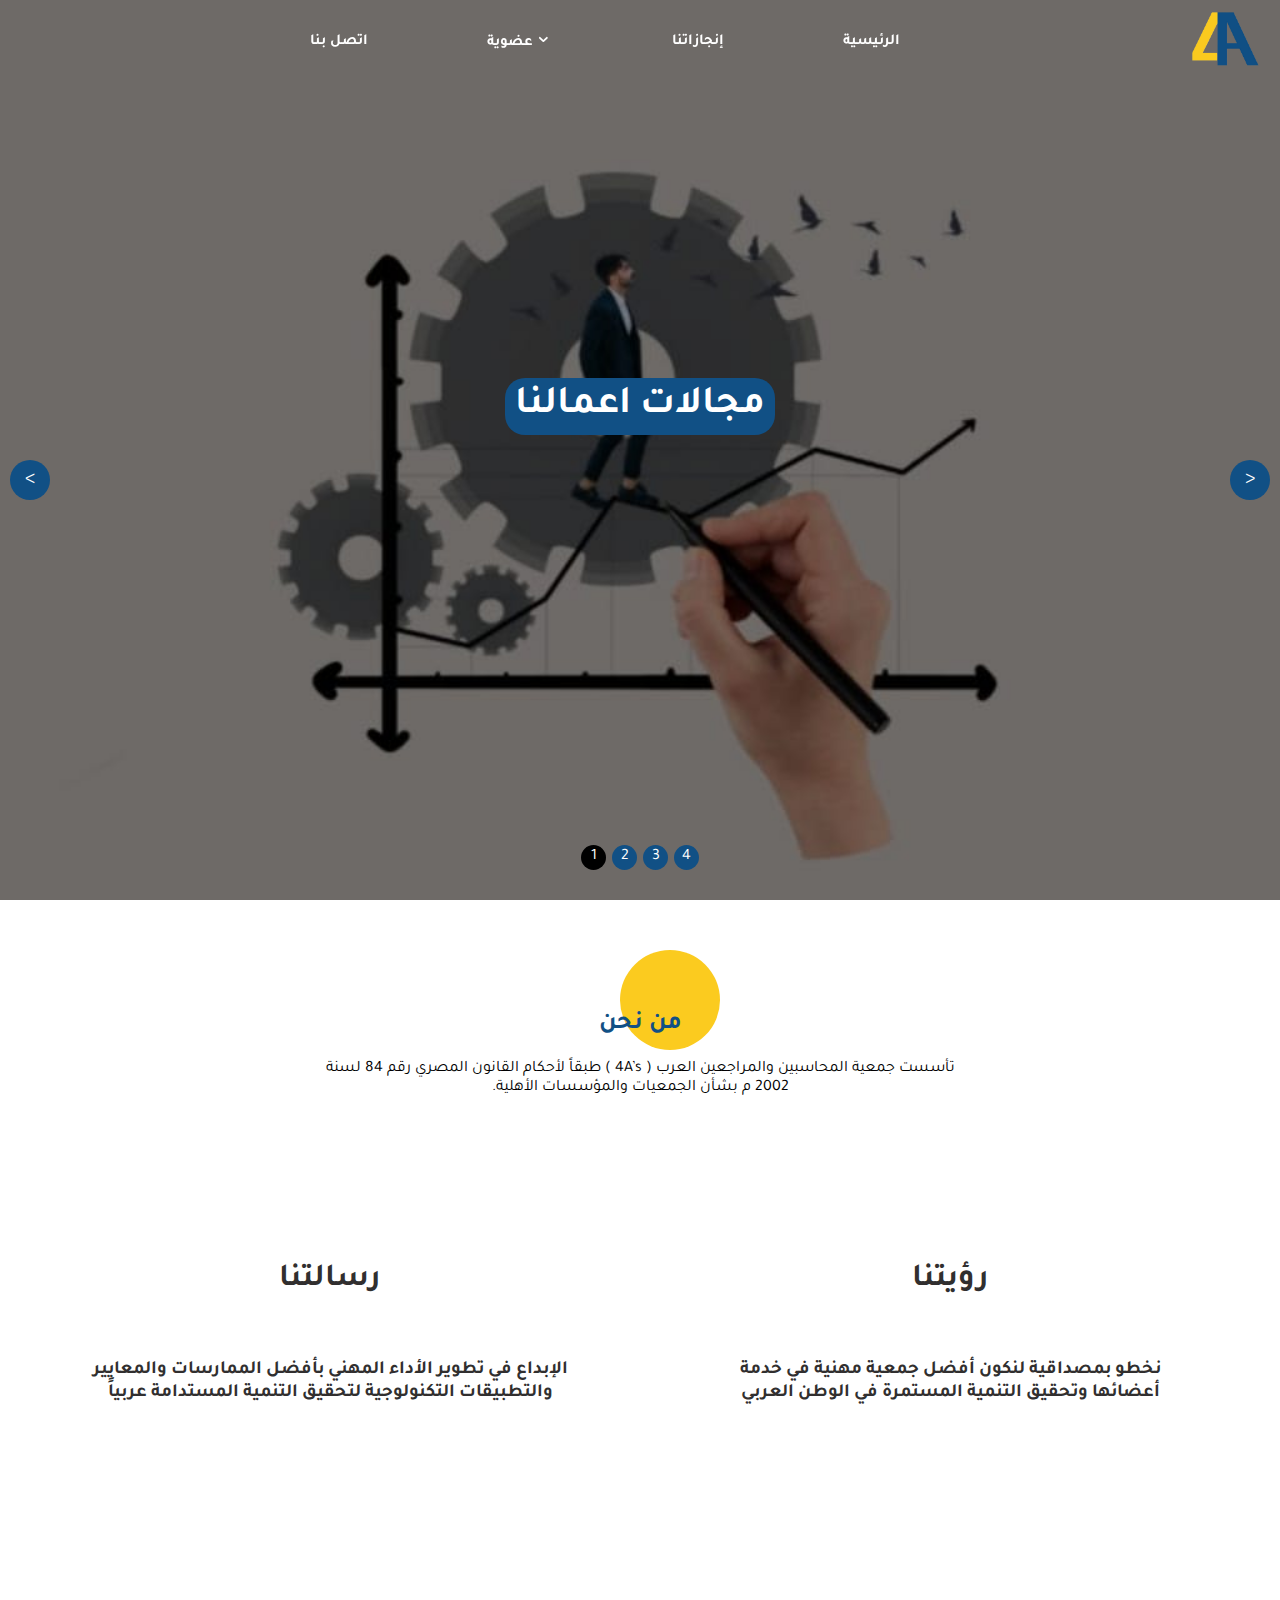
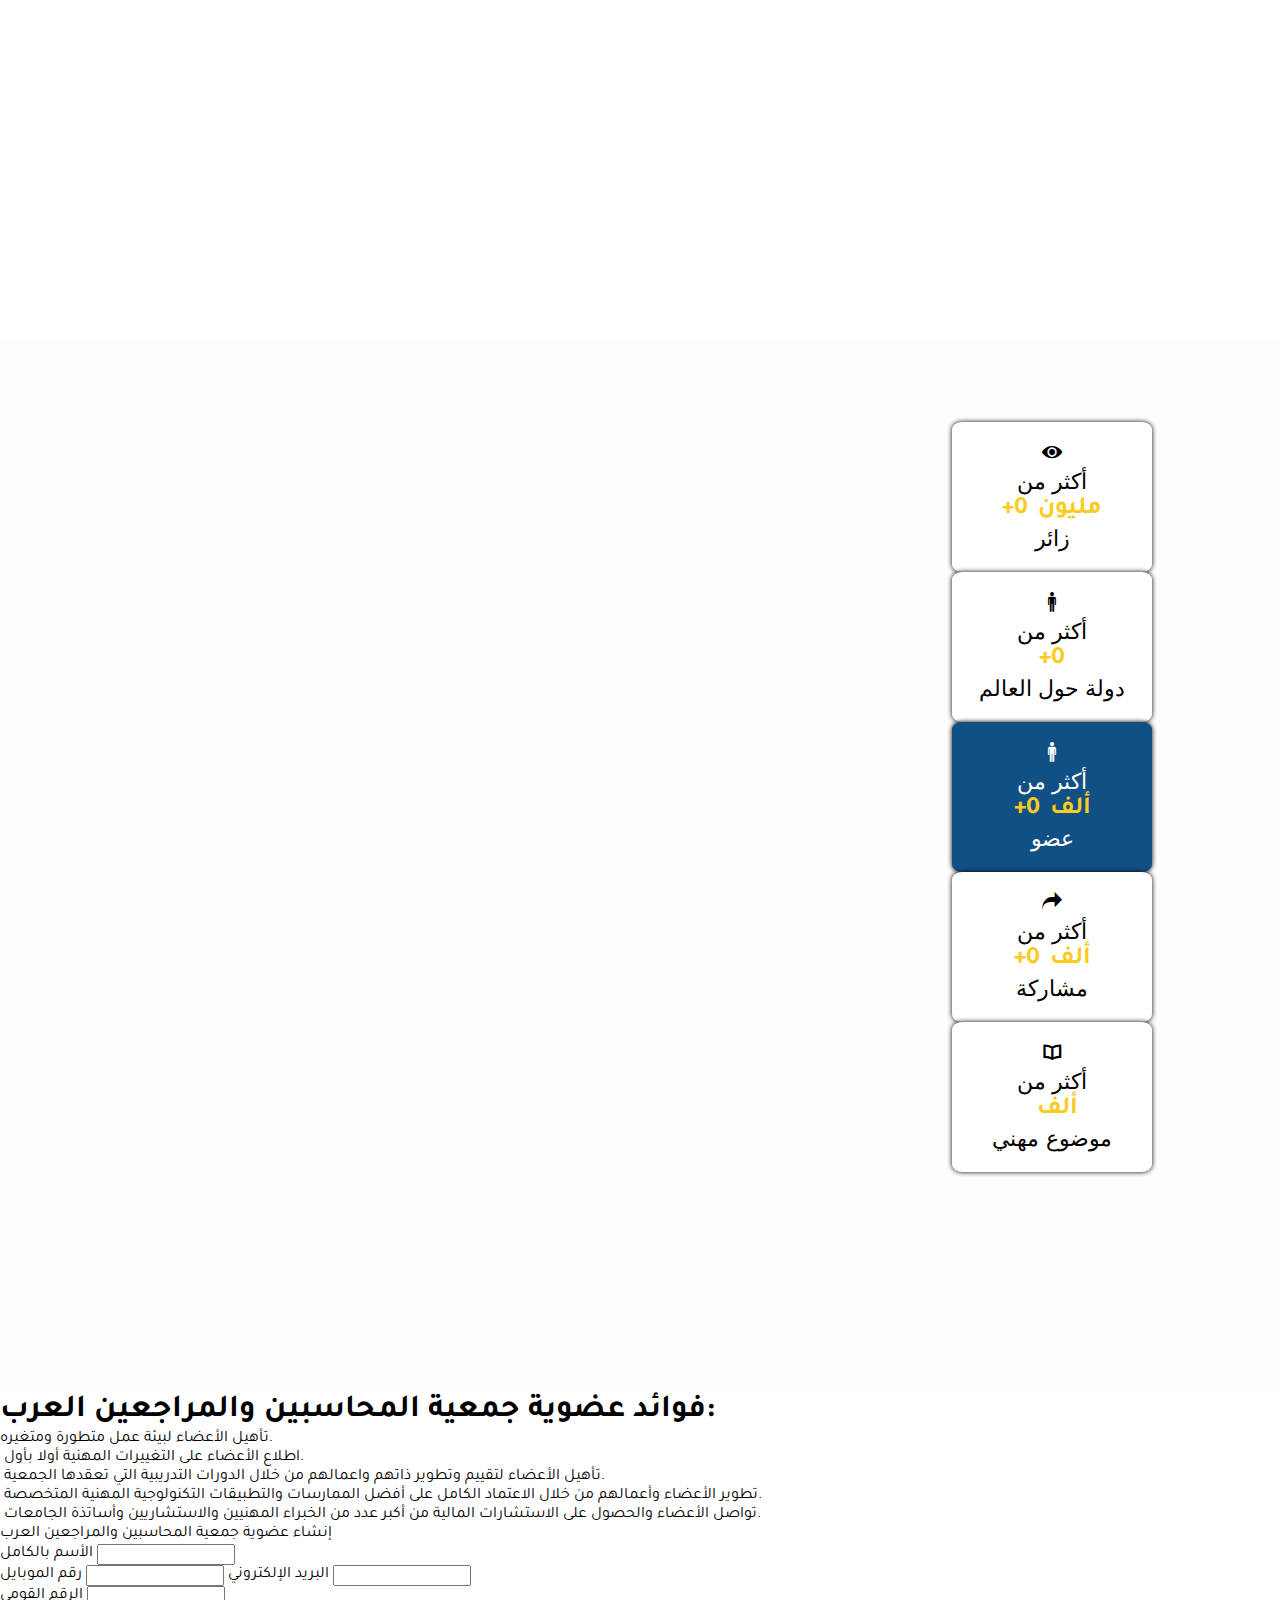
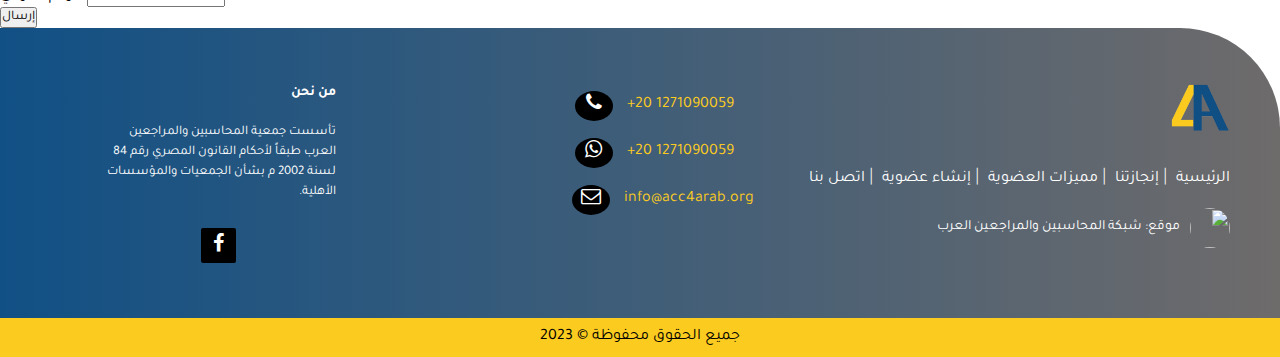
==== index.html @ 61bd2bed "Update index.html" ====
<!DOCTYPE html>
<html>

<head>
    <meta name="viewport" content="width=device-width, initial-scale=1">
    <link rel="stylesheet" type="text/css" href="style.css">
    <title>جمعية المحاسبين والمراجعين العرب</title>
    <link rel="shortcut icon" href="images/Association of Arab Accountants and Auditors.png" type="image/x-icon">
    <link rel="stylesheet" href="icons/css/fontello.css">
    <link href="https://fonts.googleapis.com/css2?family=Tajawal:wght@200;300;400;500;700;800;900&display=swap"
        rel="stylesheet">
</head>

<body>

    <!-- Start Header -->
    <header>
        <article id="menuButton" class="menu-btn">
            <span class="line1"></span>
            <span class="line2"></span>
            <span class="line3"></span>
        </article>
        <nav class="screen-big">
            <ul class="screen-big-none">
                <li><a href="#footer-distributed">اتصل بنا</a></li>
                <li class="dropdown">
                    <a href="#" class="dropbtn">عضوية<i class="icon-down-open-1 dropbtn"></i></a>
                    <ul class="dropdown-content">
                        <li><a href="#text-benefit">مميزات العضوية</a></li>
                        <li><a href="#nameForm">إنشاء عضوية</a></li>
                    </ul>
                </li>
                <li><a href="#parallax-1">إنجازاتنا</a></li>
                <li><a href="index.html">الرئيسية</a></li>
            </ul>
        </nav>
        <a href="#"><img class="logo" src="images/Association of Arab Accountants and Auditors.png" alt="logo"></a>
        <nav class="screen-small">
            <article id="menuContent" class="menu-content">
                <article class="close-icon"><i class="icon-cancel"></i></article>
                <!-- علامة الغلق داخل القائمة -->
                <article class="logoAboutUs">
                    <img src="images/Association of Arab Accountants and Auditors.png" class="logo-screen-small">
                    <p>تأسست جمعية المحاسبين والمراجعين العرب
                        <br>
                        ( 4A’s ) طبقاً لأحكام القانون المصري رقم 84 لسنة
                        2002 م بشأن الجمعيات والمؤسسات الأهلية.
                    </p>
                </article>
                <article class="choice-in-menu">
                    <a href="index.html">الرئيسية</a>
                    <a href="#parallax-1">إنجازاتنا</a>
                    <a href="#text-benefit">مميزات العضوية</a>
                    <a href="#nameForm">إنشاء عضوية</a>
                    <a class="contect-in-menu" href="#footer-distributed">اتصل بنا</a>
                </article>
            </article>
        </nav>
    </header>
    <!-- End Header -->

    <!-- Start SLider -->
    <section class="home">
        <article class="slider">
            <article class="slide active slide-image-1">
                <article class="container">
                    <article class="caption">
                        <h1>
                            مجالات اعمالنا
                        </h1>
                        <p>
                            التدريب والتطور المهني المستمر والتوظيف
                        </p>
                    </article>
                </article>
            </article>
            <article class="slide slide-image-2">
                <article class="container">
                    <article class="caption">
                        <h1>
                            مجالات اعمالنا
                        </h1>
                        <p>
                            شهادات مهنية متخصصه للمحاسبين والمراجعين
                        </p>
                    </article>
                </article>
            </article>
            <article class="slide slide-image-3">
                <article class="container">
                    <article class="caption">
                        <h1>
                            مجالات اعمالنا
                        </h1>
                        <p>
                            تقنية المعلومات
                        </p>
                    </article>
                </article>
            </article>
            <article class="slide slide-image-4">
                <article class="container">
                    <article class="caption">
                        <h1>
                            مجالات اعمالنا
                        </h1>
                        <p>
                            الاستشارات
                        </p>
                    </article>
                </article>
            </article>
        </article>

        <!-- controls  -->
        <article class="controls">
            <article class="prev">
                < </article>
                    <article class="next">></article>
            </article>

            <!-- indicators -->
            <article class="indicator">
            </article>

    </section>
    <!-- End SLider -->

    <!-- Start Button Scroll Up -->
    <button onclick="scrollToTop()" id="scrollBtn" title="للأعلى"><i class="icon-up-6"></i></button>
    <!-- End Button Scroll Up -->

    <!-- Start Our about -->
    <article class="our-about">
        <article class="color-paint"></article>
        <h1>
            من نحن
        </h1>
        <p>
            تأسست جمعية المحاسبين والمراجعين العرب ( 4A’s ) طبقاً لأحكام القانون المصري رقم 84 لسنة 2002 م بشأن
            الجمعيات والمؤسسات الأهلية.
        </p>
    </article>
    <!-- End Our about -->

    <!-- Start cards2-->
    <section class="cards2">
        <article class="roqiatna">
            <img src="images/رؤيتنا.png" alt="">
            <h1>رؤيتنا</h1>
            <span class="style-horizon"></span>
            <h3 dir="rtl">نخطو بمصداقية لنكون أفضل جمعية مهنية في خدمة أعضائها وتحقيق التنمية المستمرة في الوطن العربي
            </h3>
        </article>
        <article class="resaltna">
            <img src="images/رسالتنا.png" alt="">
            <h1>رسالتنا</h1>
            <span class="style-horizon"></span>
            <h3 dir="rtl">الإبداع في تطوير الأداء المهني بأفضل الممارسات والمعايير والتطبيقات التكنولوجية لتحقيق التنمية
                المستدامة عربياً</h3>
        </article>
    </section>
    <!-- End cards2 -->

    <!-- Start Achievements -->
    <section class="parallax-1" id="parallax-1">
        <article class="parallax-inner">
            <h1 class="our-achevements">إنجازاتنا</h1>
        </article>
    </section>

    <section class="section-our-acheivements">
        <article class="article-our-acheivements">
            <section class="our-achievements" id="achievement">
                <article class="achievements" id="achievements">
                    <p class="achievement">
                        1- في 2005م إنشاء وإدارة
                        <a href="https://www.acc4arab.com/">
                            موقع شبكة المحاسبين العرب
                            www.acc4arab.com
                        </a>
                        حيث يضم
                    </p>

                    <!-- Start counter-wrapper -->
                    <section class="counter-wrapper" id="counter-wrapper"">
                <article class=" counter hover-item">
                        <i class="icon-eye-6"></i>
                        <p>
                            أكثر من
                        </p>

                        <article class="number-of-counter">
                            <span class="number-write">
                                مليون
                            </span>
                            <h1 class="count" data-target="15">0+</h1>
                        </article>

                        <p>
                            زائر
                        </p>
                </article>



                <article class="counter hover-item">
                    <i class="icon-person"></i>
                    <p>
                        أكثر من
                    </p>

                    <article class="number-of-counter">
                        <h1 class="count" data-target="150">0+</h1>
                    </article>

                    <p>
                        دولة حول العالم
                    </p>
                </article>




                <article class="counter hover-item default-hover">
                    <i class="icon-person"></i>
                    <p>
                        أكثر من
                    </p>

                    <article class="number-of-counter">
                        <span class="number-write">
                            ألف
                        </span>
                        <h1 class="count" data-target="184">0+</h1>
                    </article>

                    <p>
                        عضو
                    </p>
                </article>



                <article class="counter hover-item">
                    <i class="icon-share-3"></i>
                    <p>
                        أكثر من
                    </p>

                    <article class="number-of-counter">
                        <span class="number-write">
                            ألف
                        </span>
                        <h1 class="count" data-target="139">0+</h1>
                    </article>

                    <p>
                        مشاركة
                    </p>
                </article>


                <article class="counter hover-item">
                    <i class=" icon-book-open-1"></i>
                    <p>
                        أكثر من
                    </p>

                    <article class="number-of-counter">
                        <span class="number-write">
                            ألف
                        </span>
                        <h1 class="count" data-target="53"></h1>
                    </article>

                    <p>
                        موضوع مهني
                    </p>
                </article>

            </section>
            <!-- End counter-wrapper -->

            <p class="achievement">
                2- برنامج الكتروني لإدارة ومتابعة الإداء بمكاتب المحاسبة والمراجعة.
            </p>
            <p class="achievement">
                3- برنامج الكتروني لإدارة ومتابعة الإداء بالجمعيات والمؤسسات المهنية.
            </p>
            <p class="achievement">
                4- برنامج الكتروني لإدارة التدريب والتطوير المهني.
            </p>
            <p class="achievement">
                5- تصميم العديد من المواقع الالكترونية في مصر والإمارات.
            </p>
            <p class="achievement">
                6- تنفيذ العديد من برامج تدريبية مهنية.
            </p>
        </article>
    </section>
    </article>
    </section>
    <!-- End Achievements -->

    <!-- Start -->
    <section class="benefit-of-id" id="">
        <article class="text-benefit" id="text-benefit">
            <h1>
                فوائد عضوية جمعية المحاسبين والمراجعين العرب:
            </h1>
            <p>
                <img src="images/photo-benefit-1.jpg" alt="" srcset="">تأهيل الأعضاء لبيئة عمل متطورة
                ومتغيره.
            </p>
            <p>
                <img src="images/photo-benefit-2.jpg" alt=""> اطلاع الأعضاء على التغييرات المهنية أولا بأول.
            </p>
            <p>
                <img src="images/photo-benefit-3.jpg" alt="" srcset=""> تأهيل الأعضاء لتقييم وتطوير ذاتهم واعمالهم من
                خلال الدورات
                التدريبية التي تعقدها الجمعية.
            </p>
            <p>
                <img src="images/photo-benefit-4.jpg" alt="" srcset=""> تطوير الأعضاء وأعمالهم من خلال الاعتماد الكامل
                على أفضل الممارسات والتطبيقات التكنولوجية المهنية
                المتخصصة.
            </p>
            <p>
                <img src="images/photo-benefit-5.jpg" alt="" srcset=""> تواصل الأعضاء والحصول على الاستشارات المالية من
                أكبر عدد من الخبراء المهنيين والاستشاريين وأساتذة
                الجامعات.
            </p>
        </article>
        <form class="form-create-member" id="nameForm">
            <p>
                إنشاء عضوية جمعية المحاسبين والمراجعين العرب
            </p>

            <label class="User-Name" for="name">الأسم بالكامل</label>
            <input class="user-name" type="text" id="name" required>
            <article id="nameError" class="error"></article>

            <label class="Email" for="email">البريد الإلكتروني</label>
            <input class="email" type="email" id="email" required>

            <label class="Phone-Number" for="phone">رقم الموبايل</label>
            <input class="phone-number" type="text" id="phone" maxlength="11" required>
            <article id="phoneError" class="error"></article>

            <label class="NationalId" for="nationalId">الرقم القومي</label>
            <input class="nationalId" type="text" id="nationalId" maxlength="14" required>
            <article id="nationalIdError" class="error"></article>

            <button class="submit" type="submit">إرسال</button>
        </form>
    </section>
    <!-- End -->


    <!-- Start Footer -->
    <footer class="footer-distributed" id="footer-distributed">
        <article class="footer-top">
            <article class="footer-left">
                <img class="logo-footer" src="images/Association of Arab Accountants and Auditors.png" alt="" srcset="">
                <p class="footer-links">
                    <a href="#" class="link-1">
                        الرئيسية
                    </a>
                    <a href="#">
                        إنجازتنا
                    </a>
                    <a href="#">
                        مميزات العضوية
                    </a>

                    <a href="#">
                        إنشاء عضوية
                    </a>

                    <a href="#">
                        اتصل بنا
                    </a>
                </p>
                <a href="https://www.acc4arab.com/" class="footer-company-name">
                    <img src="images/Acc4arab_logo.png" alt="" srcset="">
                    <p>موقع: شبكة المحاسبين والمراجعين العرب</p>
                </a>
            </article>
            <article class="footer-center">
                <article>
                    <a href="tel:+20 1271090059">
                        <i class="icon-phone"></i>
                        <pre>+20 1271090059     </pre>
                    </a>
                </article>
                <article>
                    <a href="https://wa.me/1271090059">
                        <i class="icon-whatsapp"></i>
                        <pre>+20 1271090059     </pre>
                    </a>
                </article>
                <article><a href="mailto:info@acc4arab.org">
                        <i class="icon-mail"></i>
                        <p>info@acc4arab.org</p>
                    </a>
                </article>
            </article>
            <article class="footer-right">
                <p class="footer-company-about">
                    <span>
                        من نحن
                    </span>
                    تأسست جمعية المحاسبين والمراجعين العرب طبقاً لأحكام القانون المصري رقم 84 لسنة 2002 م
                    بشأن
                    الجمعيات والمؤسسات الأهلية.
                </p>
                <article class="footer-icons">
                    <a href="https://www.facebook.com/acc4arab.org?mibextid=ZbWKwL"><i class="icon-facebook"></i></a>
                </article>
            </article>
        </article>
        <article class="footer-bottom">
            جميع الحقوق محفوظة © 2023
        </article>
    </footer>
    <!-- End Footeer -->

    <script src="script.js"></script>

</body>

</html>
---- style.css ----
* {
	padding: 0;
	margin: 0;
	box-sizing: border-box;
	scroll-behavior: smooth;
	transition: 0.2s linear;
	-webkit-transition: 0.2s linear;
	-moz-transition: 0.2s linear;
	-ms-transition: 0.2s linear;
	-o-transition: 0.2s linear;
	font-family: 'Tajawal', sans-serif;
	text-decoration: none;
}

/* START */

/* لاخفاء شريط الاسكروول من المواقع */
/* إخفاء شريط التمرير في Chrome, Safari, و Edge */
::-webkit-scrollbar {
	display: none;
}

/* إخفاء شريط التمرير في Firefox */
html {
	scrollbar-width: none;
	/* إخفاء التمرير */
}

/* End */
body {
	width: 100vw;
	overflow-x: hidden;
	/* إخفاء شريط التمرير في Internet Explorer و Edge Legacy */
	-ms-overflow-style: none;
	/* إخفاء التمرير */
	background-color: #fff;
}

body.no-scroll {
	overflow: hidden;
	/* يمنع التمرير */
}


/* Start Header Screan Big*/

header {
	position: absolute;
	width: 100%;
	position: fixed;
	top: 0;
	left: 0;
	display: flex;
	justify-content: space-between;
	align-items: center;
	transition: 0.6s;
	padding: 10px 20px;
	z-index: 100000;
}

header.sticky {
	padding: 10px 100px;
	background-color: hsla(198, 80%, 30%, 0.5);
}

header nav.screen-big {
	width: 50%;
	display: flex;
	align-items: center;
	justify-content: center;
	flex-direction: row;
	justify-content: space-between;
	position: relative;
	margin: auto;
}

header nav.screen-big ul {
	width: 100%;
	display: flex;
	justify-content: space-between;
	align-items: center;
	position: relative;
}

header nav.screen-big ul li {
	list-style: none;
	position: relative;
	display: inline-block;
}

header nav.screen-big ul li a {
	color: white;
	font-size: 15px;
	font-weight: 600;
	text-decoration: none;
	position: relative;
	margin: 0 15px;
	transition: 0.6s;
}

/* Dropdown Styles */
nav.screen-big ul li ul {
	display: none;
	/* إخفاء القائمة المنسدلة بشكل افتراضي */
	position: absolute;
	/* لجعلها تظهر تحت العنصر الرئيسي */
	left: -60px;
	top: 100%;
	/* تظهر تحت العنصر الرئيسي */
	background-color: rgb(255, 255, 255);
	box-shadow: 0px 8px 16px 0px rgba(0, 0, 0, 0.2);
	z-index: 1;
	margin-top: 26px;
	width: 200px;
	border-radius: 0 0 12px 12px;
}

nav.screen-big ul li ul li {
	width: 100%;
	/* جعل عناصر القائمة المنسدلة تأخذ العرض الكامل */
}

nav.screen-big ul li ul li a {
	color: rgb(0, 0, 0);
	/* لون النص داخل القائمة المنسدلة */
	padding: 12px 16px;
	/* مساحة حول النص */
	display: block;
	/* جعل العناصر تأخذ مساحة كاملة */
	direction: rtl;
	display: flex;
}

nav.screen-big ul li ul li a:hover {
	background-color: #f1f1f1;
	/* تغيير لون الخلفية عند التمرير فوق العنصر */
}

nav.screen-big ul li ul.show {
	display: block;
	/* تظهر القائمة المنسدلة عند النقر */
}

header img.logo {
	width: 70px;
	position: relative;
	transition: 10s;
}

header nav.screen-small,
.menu-btn {
	display: none;
}

.menu-btn {
	width: 35px;
	height: 21px;
	position: relative;
}

.menu-btn span.line1 {
	position: absolute;
	height: 2px;
	width: 30px;
	background: #ffffff;
	top: 0;
}

.menu-btn span.line2 {
	position: absolute;
	height: 2px;
	width: 39px;
	background: #ffffff;
	bottom: 11px;
}

.menu-btn span.line3 {
	position: absolute;
	height: 2px;
	width: 50px;
	background: #ffffff;
	bottom: 4px;
}

.hidden {
	display: none;
	/* إخفاء العنصر */
}

@media screen and (max-width :768px) {
	.screen-small {
		display: none;
		/* إخفاء القائمة بشكل افتراضي */
	}

	.screen-small.active {
		display: block;
		/* إظهار القائمة عند تفعيلها */
	}

	header.sticky,
	nav.screen-big ul.screen-big-none {
		display: none;
	}

	header nav.screen-small,
	.menu-btn {
		display: block;
	}

	nav.screen-small {
		position: relative;
	}

	.menu-content {
		display: flex;
		flex-direction: column;
		align-items: center;
		position: fixed;
		background-color: #ffffff;
		box-sizing: border-box;
		top: 0px;
		left: -309px;
		/* بداية من خارج الشاشة */
		width: 309px;
		height: 100vh;
		z-index: 1000;
		padding: 14px;
		box-shadow: 2px 0 5px rgba(0, 0, 0, 0.5);
		transition: left 0.3s ease-in-out;
	}

	.menu-content.active {
		left: 0;
		/* تظهر القائمة عند الضغط */
	}

	.icon-cancel {
		position: absolute;
		top: 10px;
		right: 10px;
		cursor: pointer;
		z-index: 1002;
		font-size: 22px;
		display: none;
		color: #115085;
		/* سيتم إظهارها عند فتح القائمة */
	}

	.menu-content .icon-cancel {
		display: block;
		/* تظهر داخل القائمة */
	}

	.logoAboutUs {
		text-align: center;
		margin-bottom: 20px;
	}

	img.logo-screen-small {
		width: 100px;
		height: 100px;
	}

	.choice-in-menu a {
		display: block;
		text-decoration: none;
		color: #000000;
		font-size: 18px;
		border-top: #eee 1px solid;
		display: flex;
		align-items: center;
		justify-content: center;
		height: 50px;
	}

	.choice-in-menu a:hover {
		color: #007BFF;
	}

	.choice-in-menu {
		width: 100%;
		border-bottom: #eee 1px solid;
		text-align: end;
	}

	nav.screen-small .menu-content .logoAboutUs p {
		padding: 3px;
		text-align: center;
	}
}

/* End Header */


/* Start Scroll */

.home {
	height: 100vh;
	overflow: hidden;
	position: relative;
}

.home .slide {
	position: absolute;
	left: 0;
	top: 0;
	width: 100%;
	height: 100%;
	background-size: cover;
	background-position: center;
	z-index: 1;
	display: none;
	padding: 0 15px;
	animation: slide 2s ease;
	direction: rtl;
	background-color: #000000;
}

.home .slide.active {
	display: flex;
}

@keyframes slide {
	0% {
		transform: scale(1.1);
	}

	100% {
		transform: scale(1);
	}
}

.slide-image-1 {
	background-image: url('images/slide-1.jpg');
}

.slide-image-2 {
	background-image: url('images/slide-2.jpg');
}

.slide-image-3 {
	background-image: url('images/slide-3.jpg');
}

.slide-image-4 {
	background-image: url('images/slide-4.jpg');
}

.slide-image-1,
.slide-image-2,
.slide-image-3,
.slide-image-4 {}

.container {
	max-width: 1170px;
	margin: auto;
}

.home .container {
	flex-grow: 1;
}

.home .caption {
	width: 100%;
	align-items: center;
	display: flex;
	flex-direction: column;
}

.home .caption h1 {
	font-size: 39px;
	color: #000000;
	margin: 0;
	font-weight: bold;
	background-color: #115085;
	padding: 5px 10px;
	width: fit-content;
	border-radius: 20px;
	z-index: 2;
}

.home .slide.active .caption h1 {
	opacity: 1;
	/* animation: captionText .5s ease forwards; */
	/* animation-delay: 1s; */
	color: #ffffff;

}

.home .caption p {
	font-size: 35px;
	margin: 15px 0 30px;
	color: #ffffff;
	text-align: center;
	z-index: 2;
}

.home .slide.active .caption p {
	opacity: 0;
	animation: captionText .6s ease forwards;
	animation-delay: 1.2s;
}

@keyframes captionText {
	0% {
		opacity: 0;
		transform: translateX(-100px);
	}

	100% {
		opacity: 1;
		transform: translateX(0px);
	}
}

.home .controls .prev,
.home .controls .next {
	position: absolute;
	z-index: 2;
	top: 50%;
	height: 40px;
	width: 40px;
	margin-top: -20px;
	color: #ffffff;
	background-color: #115085;
	text-align: center;
	line-height: 40px;
	font-size: 20px;
	cursor: pointer;
	transition: all .5s ease;
	border-radius: 50%;
	margin: 10px;
}

.home .controls .prev:hover,
.home .controls .next:hover {
	background-color: #000000;
}

.home .controls .prev {
	left: 0;
}

.home .controls .next {
	right: 0;
}

.home .indicator {
	position: absolute;
	left: 50%;
	bottom: 30px;
	z-index: 2;
	transform: translateX(-50%);
}

.home .indicator article {
	display: inline-block;
	width: 25px;
	height: 25px;
	color: #ffffff;
	background-color: #115085;
	border-radius: 50%;
	text-align: center;
	line-height: 25px;
	margin: 0 3px;
	cursor: pointer;
}

.home .indicator article.active {
	background-color: #000;
}

/*responsive*/
@media(max-width: 767px) {
	.controls {
		display: none;

	}

	.home .caption h1 {
		background: none;
	}
}

@media(max-width: 545px) {
	.home .caption {
		text-align: center;
		align-items: center;
		display: flex;
		flex-direction: column;
		margin-right: 0px;
	}

	.home .caption p {
		font-size: 25px;
	}
}

/* End Scroll */


/* Start Button Scroll Up */

#scrollBtn {
	display: none;
	/* زر مخفي بشكل افتراضي */
	position: fixed;
	/* يظل في نفس المكان حتى عند التمرير */
	bottom: 20px;
	/* المسافة من الأسفل */
	right: 30px;
	/* المسافة من اليمين */
	z-index: 99;
	/* وضع الزر فوق كل العناصر الأخرى */
	border: none;
	/* بدون حدود */
	outline: none;
	/* بدون تأثيرات حول الزر */
	background-color: #000000;
	/* لون الخلفية */
	color: rgb(255, 255, 255);
	/* لون النص */
	cursor: pointer;
	/* شكل المؤشر عند التمرير */
	padding: 15px;
	/* حجم الزر */
	border-radius: 10px;
	/* زوايا دائرية */
	font-size: 18px;
	/* حجم النص */
}

#scrollBtn:hover {
	background-color: #333;
	/* لون الخلفية عند التمرير على الزر */
}

@media(max-width: 425px) {
	#scrollBtn {
		right: 10px;
	}
}

/* End Button Scroll Up */


/* Start Our about */

article.our-about {
	width: 50%;
	margin: auto;
	display: flex;
	align-items: center;
	gap: 20px;
	flex-direction: column;
	align-items: center;
	justify-content: center;
	padding-top: 50px;
}

article.our-about article.color-paint {
	background: #fbcb1f;
	width: 100px;
	height: 100px;
	border-radius: 50%;
	margin-bottom: -60px;
	margin-right: -60px;
}

article.our-about h1 {
	font-size: 25px;
	color: #115085;
}

article.our-about p {
	text-align: center;
	direction: rtl;
}

@media(max-width: 712px) {
	article.our-about {
		width: 90%;
	}
}

/* End Our about */


/* Start cards2 */

section.cards2 {
	display: flex;
	flex-direction: row-reverse;
	width: 100%;
	padding: 20px;
	flex-wrap: wrap;
	justify-content: space-around;
	align-items: center;

}

section.cards2 .roqiatna {
	width: 40%;
	display: flex;
	flex-direction: column;
	justify-content: center;
	align-items: center;
	gap: 30px;
	height: 400px;
	transition: 0.8s;
	position: relative;
	padding: 10px;
}

section.cards2 img {
	width: 100px;
	background: cover;
}

section.cards2 .resaltna {
	width: 40%;
	display: flex;
	flex-direction: column;
	justify-content: center;
	align-items: center;
	gap: 30px;
	height: 400px;
	transition: 0.8s;
	position: relative;
	padding: 10px;
}

section.cards2 .roqiatna h3,
.resaltna h3 {
	text-align: center;
}

.resaltna::before,
.roqiatna::before {
	content: '';
	position: absolute;
	left: 0;
	width: 100%;
	height: 0%;
	background: #115085;
	z-index: -1;
	transition: 0.8s;
	top: 0;
	border-radius: 0 0 20% 20%;
}

.resaltna:hover::before,
.roqiatna:hover::before {
	height: 100%;
}

@media screen and (max-width: 986px) {

	section.cards2 .resaltna,
	section.cards2 .roqiatna {
		width: 45%;
	}
}

@media screen and (max-width: 723px) {
	section.cards2 {
		display: flex;
		flex-direction: column;
	}

	section.cards2 .resaltna,
	section.cards2 .roqiatna {
		width: 90%;
		gap: 20px;
	}
}

.cards2 {
	color: #312f2f;
	transition: color 0.3s ease;
}

.roqiatna:hover,
.resaltna:hover {
	color: #ddd;
}

@media(max-width: 521px) {

	section.cards2 .resaltna,
	section.cards2 .roqiatna {
		width: 100%;
	}
}

@media(max-width: 425px) {

	section.cards2 .roqiatna,
	section.cards2 .resaltna {
		height: auto;
	}
}

/* End cards2 */


/* Start Achievements */

section.section-our-acheivements {
	width: 100%;
	background-color: #fffcfc;
	padding: 50px 0 50px 0;
}

article.article-our-acheivements {
	width: 80%;
	display: flex;
	flex-direction: row;
	align-items: center;
	margin: auto;

}

.parallax-inner h1.our-achevements {
	font-size: 120px;
	text-align: center;
	color: rgba(255, 255, 255, .4);
}

.parallax-1 {
	background: url('images/img scroll.png') no-repeat;
	background-size: cover;
	background-position: center;
	background-attachment: fixed;
}

.parallax-inner {
	padding: 10% 0;
}

/* Start counter-wrapper */

section.counter-wrapper {
	width: 60%;
	display: flex;
	flex-direction: column;
}

.counter-wrapper::before {
	position: absolute;
	content: "";
	top: 0;
	left: 0;
	width: 100%;
	height: 100%;
	z-index: 1;
}

.counter {
	text-align: center;
	color: #ffffff;
	/* z-index: 2; */
	position: relative;
	border-radius: 5%;
	/* padding: 10px; */
	width: 200px;
	height: 150px;
	align-items: center;
	display: flex;
	justify-content: center;
	flex-direction: column;
	box-shadow: #000 0 0 5px;
}

.counter article {
	display: flex;
	align-items: center;
	gap: 10px;
}

.counter h1.count,
span.number-write {
	font-size: 25px;
	color: #fbcb1f;
	font-weight: bold;
}

.counter-1,
.counter-3,
.counter-5 {
	display: flex;
	justify-content: end;
}

.hover-item {
	background-color: white;
	color: black;
	transition: all 0.3s ease;
}

.hover-item.default-hover,
.hover-item:hover {
	background-color: #115085;
	/* اللون عند hover */
	color: #ffffff;
}

@media screen and (max-width: 621px) {
	.counter-b-none {
		border: none;
	}
}

.counter .count {
	font-size: 25px;
	font-weight: 400;
}

.counter p {
	font-size: 1.4rem;
	font-family: 'Poppins', sans-serif;
	font-weight: 500;
}

/* End counter-wrapper */

section.our-achievements {
	display: flex;
	flex-direction: column;
	direction: rtl;
	width: 100%;
}


section.our-achievements .achievements {
	color: #000000;
	display: flex;
	justify-content: center;
	flex-direction: column;
	gap: 10px;
	font-size: 20px;
}

.achievement {
	opacity: 0;
	display: flex;
	flex-direction: row;
}

p.achievement i {
	font-size: 30px;
	display: flex;
	align-items: center;
	justify-content: center;
}

.visible {
	opacity: 1;
	transition: opacity 0s ease;
	/* لا يوجد تأثير تدريجي */
}

/* End Achievements */


/* start Footer */

.footer-distributed {
	width: 100%;
}

.footer-top {
	background: linear-gradient(to right, #115085, rgb(110, 107, 107));
	box-sizing: border-box;
	width: 100%;
	text-align: right;
	font: bold 16px sans-serif;
	padding: 55px 50px;
	direction: rtl;
	border-top-right-radius: 100px;
}

.footer-top .footer-left,
.footer-top .footer-center,
.footer-top .footer-right {
	display: inline-block;
	vertical-align: top;
}

/* Footer left */

.footer-top .footer-left {
	width: 40%;
}

.footer-left img {
	width: 60px;
}

/* The company logo */

.footer-top h3 {
	color: #ffffff;
	font: normal 36px 'Open Sans', cursive;
	margin: 0;
}

/* Footer links */

.footer-top .footer-links {
	color: #ffffff;
	margin: 20px 0 12px;
	padding: 0;
}

.footer-top .footer-links a {
	display: inline-block;
	line-height: 1.8;
	font-weight: 400;
	text-decoration: none;
	color: inherit;
}

.footer-top .footer-company-name {
	color: #ffffff;
	font-size: 14px;
	font-weight: normal;
	margin: 0;
	gap: 10px;
	display: flex;
	align-items: center;
}

.footer-top .footer-company-name img {
	width: 40px;
	height: 40px;
	border-radius: 20px;
}

/* Footer Center */

.footer-top .footer-center {
	width: 35%;
	direction: ltr;
	line-height: 45px;

}


.footer-top .footer-center i {
	background-color: #000000;
	color: #ffffff;
	font-size: 20px;
	padding: 5px;
	border-radius: 50%;
	text-align: center;
	margin: 10px;
}

.footer-top .footer-center i.icon-mail {
	font-size: 20px;
	padding: 5px;
	border-radius: 50%;
}

.footer-top .footer-center p,
pre {
	display: inline-block;
	color: #fbcb1f;
	font-weight: 400;
	vertical-align: middle;
	margin: 0;
}

.footer-top .footer-center p span {
	display: block;
	font-weight: normal;
	font-size: 14px;
	line-height: 2;
}

.footer-top .footer-center p a,
pre a {
	color: #fbcb1f;
	text-decoration: none;
}

.footer-top .footer-links a:before {
	content: "|";
	font-weight: 300;
	font-size: 20px;
	left: 0;
	color: #fff;
	display: inline-block;
	padding-right: 5px;
}

.footer-top .footer-links .link-1:before {
	content: none;
}

/* Footer Right */

.footer-top .footer-right {
	width: 20%;
}

.footer-top .footer-company-about {
	line-height: 20px;
	color: #ffffff;
	font-size: 13px;
	font-weight: normal;
	margin: 0;
}

.footer-top .footer-company-about span {
	display: block;
	color: #ffffff;
	font-size: 14px;
	font-weight: bold;
	margin-bottom: 20px;
}

.footer-top .footer-icons {
	margin-top: 25px;
	display: flex;
	align-items: center;
	justify-content: center;
	text-align: center;
}

.footer-top .footer-icons a {
	display: inline-block;
	width: 35px;
	height: 35px;
	cursor: pointer;
	background-color: #000000;
	border-radius: 2px;
	font-size: 20px;
	color: #ffffff;
	display: flex;
	align-items: center;
	justify-content: center;

}

.footer-bottom {
	background-color: #fbcb1f;
	width: 100%;
	display: flex;
	align-items: center;
	justify-content: center;
	padding: 10px;
	text-align: center;
}

@media (max-width: 880px) {

	.footer-top {
		font: bold 14px sans-serif;
		padding: 10px;
	}

	.footer-top .footer-left,
	.footer-top .footer-center,
	.footer-top .footer-right {
		display: block;
		width: 100%;
		margin-bottom: 40px;
		text-align: center;
	}

	.footer-distributed .footer-center i {
		margin-left: 0;
	}

}

@media(max-width: 894px) {
	.footer-left img.logo-footer {
		margin: auto;
	}

	.footer-left a.footer-company-name {
		width: 100%;
		display: flex;
		align-items: center;
		justify-content: center;
	}

	@media(max-width: 292px) {
		.footer-left a.footer-company-name {
			display: flex;
			flex-direction: column;
		}
	}
}

/* End Footer */
---- icons/css/fontello.css ----
@font-face {
  font-family: 'fontello';
  src: url('../font/fontello.eot?94152648');
  src: url('../font/fontello.eot?94152648#iefix') format('embedded-opentype'),
       url('../font/fontello.woff2?94152648') format('woff2'),
       url('../font/fontello.woff?94152648') format('woff'),
       url('../font/fontello.ttf?94152648') format('truetype'),
       url('../font/fontello.svg?94152648#fontello') format('svg');
  font-weight: normal;
  font-style: normal;
}
/* Chrome hack: SVG is rendered more smooth in Windozze. 100% magic, uncomment if you need it. */
/* Note, that will break hinting! In other OS-es font will be not as sharp as it could be */
/*
@media screen and (-webkit-min-device-pixel-ratio:0) {
  @font-face {
    font-family: 'fontello';
    src: url('../font/fontello.svg?94152648#fontello') format('svg');
  }
}
*/
[class^="icon-"]:before, [class*=" icon-"]:before {
  font-family: "fontello";
  font-style: normal;
  font-weight: normal;
  speak: never;

  display: inline-block;
  text-decoration: inherit;
  width: 1em;
  margin-right: .2em;
  text-align: center;
  /* opacity: .8; */

  /* For safety - reset parent styles, that can break glyph codes*/
  font-variant: normal;
  text-transform: none;

  /* fix buttons height, for twitter bootstrap */
  line-height: 1em;

  /* Animation center compensation - margins should be symmetric */
  /* remove if not needed */
  margin-left: .2em;

  /* you can be more comfortable with increased icons size */
  /* font-size: 120%; */

  /* Font smoothing. That was taken from TWBS */
  -webkit-font-smoothing: antialiased;
  -moz-osx-font-smoothing: grayscale;

  /* Uncomment for 3D effect */
  /* text-shadow: 1px 1px 1px rgba(127, 127, 127, 0.3); */
}

.icon-emo-happy:before { content: '\e800'; } /* '' */
.icon-emo-wink:before { content: '\e801'; } /* '' */
.icon-emo-unhappy:before { content: '\e802'; } /* '' */
.icon-emo-sleep:before { content: '\e803'; } /* '' */
.icon-emo-thumbsup:before { content: '\e804'; } /* '' */
.icon-emo-devil:before { content: '\e805'; } /* '' */
.icon-emo-surprised:before { content: '\e806'; } /* '' */
.icon-emo-tongue:before { content: '\e807'; } /* '' */
.icon-emo-coffee:before { content: '\e808'; } /* '' */
.icon-emo-sunglasses:before { content: '\e809'; } /* '' */
.icon-emo-displeased:before { content: '\e80a'; } /* '' */
.icon-emo-beer:before { content: '\e80b'; } /* '' */
.icon-emo-grin:before { content: '\e80c'; } /* '' */
.icon-emo-angry:before { content: '\e80d'; } /* '' */
.icon-emo-saint:before { content: '\e80e'; } /* '' */
.icon-emo-cry:before { content: '\e80f'; } /* '' */
.icon-emo-shoot:before { content: '\e810'; } /* '' */
.icon-emo-squint:before { content: '\e811'; } /* '' */
.icon-emo-laugh:before { content: '\e812'; } /* '' */
.icon-emo-wink2:before { content: '\e813'; } /* '' */
.icon-glass:before { content: '\e814'; } /* '' */
.icon-music:before { content: '\e815'; } /* '' */
.icon-search:before { content: '\e816'; } /* '' */
.icon-mail:before { content: '\e817'; } /* '' */
.icon-heart:before { content: '\e818'; } /* '' */
.icon-heart-empty:before { content: '\e819'; } /* '' */
.icon-star:before { content: '\e81a'; } /* '' */
.icon-star-empty:before { content: '\e81b'; } /* '' */
.icon-star-half:before { content: '\e81c'; } /* '' */
.icon-user:before { content: '\e81d'; } /* '' */
.icon-users:before { content: '\e81e'; } /* '' */
.icon-video:before { content: '\e81f'; } /* '' */
.icon-videocam:before { content: '\e820'; } /* '' */
.icon-picture:before { content: '\e821'; } /* '' */
.icon-camera:before { content: '\e822'; } /* '' */
.icon-camera-alt:before { content: '\e823'; } /* '' */
.icon-th-large:before { content: '\e824'; } /* '' */
.icon-th:before { content: '\e825'; } /* '' */
.icon-th-list:before { content: '\e826'; } /* '' */
.icon-ok:before { content: '\e827'; } /* '' */
.icon-ok-circled:before { content: '\e828'; } /* '' */
.icon-ok-circled2:before { content: '\e829'; } /* '' */
.icon-cancel:before { content: '\e82a'; } /* '' */
.icon-cancel-circled:before { content: '\e82b'; } /* '' */
.icon-cancel-circled2:before { content: '\e82c'; } /* '' */
.icon-plus:before { content: '\e82d'; } /* '' */
.icon-plus-circled:before { content: '\e82e'; } /* '' */
.icon-minus:before { content: '\e82f'; } /* '' */
.icon-spin1:before { content: '\e830'; } /* '' */
.icon-spin2:before { content: '\e831'; } /* '' */
.icon-spin3:before { content: '\e832'; } /* '' */
.icon-minus-circled:before { content: '\e833'; } /* '' */
.icon-spin4:before { content: '\e834'; } /* '' */
.icon-help-circled:before { content: '\e835'; } /* '' */
.icon-info-circled:before { content: '\e836'; } /* '' */
.icon-home:before { content: '\e837'; } /* '' */
.icon-spin5:before { content: '\e838'; } /* '' */
.icon-spin6:before { content: '\e839'; } /* '' */
.icon-link:before { content: '\e83a'; } /* '' */
.icon-attach:before { content: '\e83b'; } /* '' */
.icon-lock:before { content: '\e83c'; } /* '' */
.icon-lock-open:before { content: '\e83d'; } /* '' */
.icon-pin:before { content: '\e83e'; } /* '' */
.icon-eye:before { content: '\e83f'; } /* '' */
.icon-firefox:before { content: '\e840'; } /* '' */
.icon-chrome:before { content: '\e841'; } /* '' */
.icon-opera:before { content: '\e842'; } /* '' */
.icon-ie:before { content: '\e843'; } /* '' */
.icon-crown:before { content: '\e844'; } /* '' */
.icon-crown-plus:before { content: '\e845'; } /* '' */
.icon-crown-minus:before { content: '\e846'; } /* '' */
.icon-marquee:before { content: '\e847'; } /* '' */
.icon-eye-off:before { content: '\e848'; } /* '' */
.icon-tag:before { content: '\e849'; } /* '' */
.icon-tags:before { content: '\e84a'; } /* '' */
.icon-bookmark:before { content: '\e84b'; } /* '' */
.icon-flag:before { content: '\e84c'; } /* '' */
.icon-thumbs-up:before { content: '\e84d'; } /* '' */
.icon-thumbs-down:before { content: '\e84e'; } /* '' */
.icon-download:before { content: '\e84f'; } /* '' */
.icon-upload:before { content: '\e850'; } /* '' */
.icon-forward:before { content: '\e851'; } /* '' */
.icon-export:before { content: '\e852'; } /* '' */
.icon-pencil:before { content: '\e853'; } /* '' */
.icon-edit:before { content: '\e854'; } /* '' */
.icon-print:before { content: '\e855'; } /* '' */
.icon-retweet:before { content: '\e856'; } /* '' */
.icon-comment:before { content: '\e857'; } /* '' */
.icon-chat:before { content: '\e858'; } /* '' */
.icon-bell:before { content: '\e859'; } /* '' */
.icon-attention:before { content: '\e85a'; } /* '' */
.icon-attention-circled:before { content: '\e85b'; } /* '' */
.icon-location:before { content: '\e85c'; } /* '' */
.icon-trash-empty:before { content: '\e85d'; } /* '' */
.icon-doc:before { content: '\e85e'; } /* '' */
.icon-folder:before { content: '\e85f'; } /* '' */
.icon-folder-open:before { content: '\e860'; } /* '' */
.icon-phone:before { content: '\e861'; } /* '' */
.icon-cog:before { content: '\e862'; } /* '' */
.icon-cog-alt:before { content: '\e863'; } /* '' */
.icon-wrench:before { content: '\e864'; } /* '' */
.icon-basket:before { content: '\e865'; } /* '' */
.icon-calendar:before { content: '\e866'; } /* '' */
.icon-login:before { content: '\e867'; } /* '' */
.icon-logout:before { content: '\e868'; } /* '' */
.icon-volume-off:before { content: '\e869'; } /* '' */
.icon-volume-down:before { content: '\e86a'; } /* '' */
.icon-volume-up:before { content: '\e86b'; } /* '' */
.icon-headphones:before { content: '\e86c'; } /* '' */
.icon-clock:before { content: '\e86d'; } /* '' */
.icon-block:before { content: '\e86e'; } /* '' */
.icon-resize-full:before { content: '\e86f'; } /* '' */
.icon-resize-small:before { content: '\e870'; } /* '' */
.icon-resize-vertical:before { content: '\e871'; } /* '' */
.icon-resize-horizontal:before { content: '\e872'; } /* '' */
.icon-zoom-in:before { content: '\e873'; } /* '' */
.icon-zoom-out:before { content: '\e874'; } /* '' */
.icon-down-circled2:before { content: '\e875'; } /* '' */
.icon-up-circled2:before { content: '\e876'; } /* '' */
.icon-down-dir:before { content: '\e877'; } /* '' */
.icon-up-dir:before { content: '\e878'; } /* '' */
.icon-left-dir:before { content: '\e879'; } /* '' */
.icon-right-dir:before { content: '\e87a'; } /* '' */
.icon-down-open:before { content: '\e87b'; } /* '' */
.icon-left-open:before { content: '\e87c'; } /* '' */
.icon-right-open:before { content: '\e87d'; } /* '' */
.icon-up-open:before { content: '\e87e'; } /* '' */
.icon-down-big:before { content: '\e87f'; } /* '' */
.icon-left-big:before { content: '\e880'; } /* '' */
.icon-right-big:before { content: '\e881'; } /* '' */
.icon-up-big:before { content: '\e882'; } /* '' */
.icon-right-hand:before { content: '\e883'; } /* '' */
.icon-left-hand:before { content: '\e884'; } /* '' */
.icon-up-hand:before { content: '\e885'; } /* '' */
.icon-down-hand:before { content: '\e886'; } /* '' */
.icon-cw:before { content: '\e887'; } /* '' */
.icon-ccw:before { content: '\e888'; } /* '' */
.icon-arrows-cw:before { content: '\e889'; } /* '' */
.icon-shuffle:before { content: '\e88a'; } /* '' */
.icon-play:before { content: '\e88b'; } /* '' */
.icon-play-circled2:before { content: '\e88c'; } /* '' */
.icon-stop:before { content: '\e88d'; } /* '' */
.icon-pause:before { content: '\e88e'; } /* '' */
.icon-to-end:before { content: '\e88f'; } /* '' */
.icon-to-end-alt:before { content: '\e890'; } /* '' */
.icon-to-start:before { content: '\e891'; } /* '' */
.icon-to-start-alt:before { content: '\e892'; } /* '' */
.icon-fast-fw:before { content: '\e893'; } /* '' */
.icon-fast-bw:before { content: '\e894'; } /* '' */
.icon-eject:before { content: '\e895'; } /* '' */
.icon-target:before { content: '\e896'; } /* '' */
.icon-signal:before { content: '\e897'; } /* '' */
.icon-award:before { content: '\e898'; } /* '' */
.icon-inbox:before { content: '\e899'; } /* '' */
.icon-globe:before { content: '\e89a'; } /* '' */
.icon-cloud:before { content: '\e89b'; } /* '' */
.icon-flash:before { content: '\e89c'; } /* '' */
.icon-umbrella:before { content: '\e89d'; } /* '' */
.icon-flight:before { content: '\e89e'; } /* '' */
.icon-leaf:before { content: '\e89f'; } /* '' */
.icon-font:before { content: '\e8a0'; } /* '' */
.icon-bold:before { content: '\e8a1'; } /* '' */
.icon-italic:before { content: '\e8a2'; } /* '' */
.icon-text-height:before { content: '\e8a3'; } /* '' */
.icon-text-width:before { content: '\e8a4'; } /* '' */
.icon-align-left:before { content: '\e8a5'; } /* '' */
.icon-align-center:before { content: '\e8a6'; } /* '' */
.icon-align-right:before { content: '\e8a7'; } /* '' */
.icon-align-justify:before { content: '\e8a8'; } /* '' */
.icon-list:before { content: '\e8a9'; } /* '' */
.icon-indent-left:before { content: '\e8aa'; } /* '' */
.icon-indent-right:before { content: '\e8ab'; } /* '' */
.icon-scissors:before { content: '\e8ac'; } /* '' */
.icon-briefcase:before { content: '\e8ad'; } /* '' */
.icon-off:before { content: '\e8ae'; } /* '' */
.icon-road:before { content: '\e8af'; } /* '' */
.icon-list-alt:before { content: '\e8b0'; } /* '' */
.icon-qrcode:before { content: '\e8b1'; } /* '' */
.icon-barcode:before { content: '\e8b2'; } /* '' */
.icon-book:before { content: '\e8b3'; } /* '' */
.icon-adjust:before { content: '\e8b4'; } /* '' */
.icon-tint:before { content: '\e8b5'; } /* '' */
.icon-check:before { content: '\e8b6'; } /* '' */
.icon-asterisk:before { content: '\e8b7'; } /* '' */
.icon-gift:before { content: '\e8b8'; } /* '' */
.icon-fire:before { content: '\e8b9'; } /* '' */
.icon-magnet:before { content: '\e8ba'; } /* '' */
.icon-chart-bar:before { content: '\e8bb'; } /* '' */
.icon-credit-card:before { content: '\e8bc'; } /* '' */
.icon-floppy:before { content: '\e8bd'; } /* '' */
.icon-megaphone:before { content: '\e8be'; } /* '' */
.icon-key:before { content: '\e8bf'; } /* '' */
.icon-truck:before { content: '\e8c0'; } /* '' */
.icon-hammer:before { content: '\e8c1'; } /* '' */
.icon-lemon:before { content: '\e8c2'; } /* '' */
.icon-note:before { content: '\e8c3'; } /* '' */
.icon-note-beamed:before { content: '\e8c4'; } /* '' */
.icon-music-1:before { content: '\e8c5'; } /* '' */
.icon-search-1:before { content: '\e8c6'; } /* '' */
.icon-flashlight:before { content: '\e8c7'; } /* '' */
.icon-mail-1:before { content: '\e8c8'; } /* '' */
.icon-heart-1:before { content: '\e8c9'; } /* '' */
.icon-heart-empty-1:before { content: '\e8ca'; } /* '' */
.icon-star-1:before { content: '\e8cb'; } /* '' */
.icon-star-empty-1:before { content: '\e8cc'; } /* '' */
.icon-user-1:before { content: '\e8cd'; } /* '' */
.icon-users-1:before { content: '\e8ce'; } /* '' */
.icon-user-add:before { content: '\e8cf'; } /* '' */
.icon-video-1:before { content: '\e8d0'; } /* '' */
.icon-picture-1:before { content: '\e8d1'; } /* '' */
.icon-camera-1:before { content: '\e8d2'; } /* '' */
.icon-layout:before { content: '\e8d3'; } /* '' */
.icon-menu-1:before { content: '\e8d4'; } /* '' */
.icon-check-1:before { content: '\e8d5'; } /* '' */
.icon-cancel-1:before { content: '\e8d6'; } /* '' */
.icon-cancel-circled-1:before { content: '\e8d7'; } /* '' */
.icon-cancel-squared:before { content: '\e8d8'; } /* '' */
.icon-plus-1:before { content: '\e8d9'; } /* '' */
.icon-plus-circled-1:before { content: '\e8da'; } /* '' */
.icon-plus-squared-1:before { content: '\e8db'; } /* '' */
.icon-minus-1:before { content: '\e8dc'; } /* '' */
.icon-minus-circled-1:before { content: '\e8dd'; } /* '' */
.icon-minus-squared-1:before { content: '\e8de'; } /* '' */
.icon-help-1:before { content: '\e8df'; } /* '' */
.icon-help-circled-1:before { content: '\e8e0'; } /* '' */
.icon-info-1:before { content: '\e8e1'; } /* '' */
.icon-info-circled-1:before { content: '\e8e2'; } /* '' */
.icon-back:before { content: '\e8e3'; } /* '' */
.icon-home-1:before { content: '\e8e4'; } /* '' */
.icon-link-1:before { content: '\e8e5'; } /* '' */
.icon-attach-1:before { content: '\e8e6'; } /* '' */
.icon-lock-1:before { content: '\e8e7'; } /* '' */
.icon-lock-open-1:before { content: '\e8e8'; } /* '' */
.icon-eye-1:before { content: '\e8e9'; } /* '' */
.icon-tag-1:before { content: '\e8ea'; } /* '' */
.icon-bookmark-1:before { content: '\e8eb'; } /* '' */
.icon-bookmarks:before { content: '\e8ec'; } /* '' */
.icon-flag-1:before { content: '\e8ed'; } /* '' */
.icon-thumbs-up-1:before { content: '\e8ee'; } /* '' */
.icon-thumbs-down-1:before { content: '\e8ef'; } /* '' */
.icon-download-1:before { content: '\e8f0'; } /* '' */
.icon-upload-1:before { content: '\e8f1'; } /* '' */
.icon-upload-cloud-1:before { content: '\e8f2'; } /* '' */
.icon-reply-1:before { content: '\e8f3'; } /* '' */
.icon-reply-all-1:before { content: '\e8f4'; } /* '' */
.icon-forward-1:before { content: '\e8f5'; } /* '' */
.icon-quote:before { content: '\e8f6'; } /* '' */
.icon-code-1:before { content: '\e8f7'; } /* '' */
.icon-export-1:before { content: '\e8f8'; } /* '' */
.icon-pencil-1:before { content: '\e8f9'; } /* '' */
.icon-feather:before { content: '\e8fa'; } /* '' */
.icon-print-1:before { content: '\e8fb'; } /* '' */
.icon-retweet-1:before { content: '\e8fc'; } /* '' */
.icon-keyboard-1:before { content: '\e8fd'; } /* '' */
.icon-comment-1:before { content: '\e8fe'; } /* '' */
.icon-chat-1:before { content: '\e8ff'; } /* '' */
.icon-bell-1:before { content: '\e900'; } /* '' */
.icon-attention-1:before { content: '\e901'; } /* '' */
.icon-alert:before { content: '\e902'; } /* '' */
.icon-vcard:before { content: '\e903'; } /* '' */
.icon-address:before { content: '\e904'; } /* '' */
.icon-location-1:before { content: '\e905'; } /* '' */
.icon-map-1:before { content: '\e906'; } /* '' */
.icon-direction-1:before { content: '\e907'; } /* '' */
.icon-compass-1:before { content: '\e908'; } /* '' */
.icon-cup:before { content: '\e909'; } /* '' */
.icon-trash-1:before { content: '\e90a'; } /* '' */
.icon-doc-1:before { content: '\e90b'; } /* '' */
.icon-docs-1:before { content: '\e90c'; } /* '' */
.icon-doc-landscape:before { content: '\e90d'; } /* '' */
.icon-doc-text-1:before { content: '\e90e'; } /* '' */
.icon-doc-text-inv-1:before { content: '\e90f'; } /* '' */
.icon-newspaper-1:before { content: '\e910'; } /* '' */
.icon-book-open:before { content: '\e911'; } /* '' */
.icon-book-1:before { content: '\e912'; } /* '' */
.icon-folder-1:before { content: '\e913'; } /* '' */
.icon-archive:before { content: '\e914'; } /* '' */
.icon-box-1:before { content: '\e915'; } /* '' */
.icon-rss-1:before { content: '\e916'; } /* '' */
.icon-phone-1:before { content: '\e917'; } /* '' */
.icon-cog-1:before { content: '\e918'; } /* '' */
.icon-tools:before { content: '\e919'; } /* '' */
.icon-share-1:before { content: '\e91a'; } /* '' */
.icon-shareable:before { content: '\e91b'; } /* '' */
.icon-basket-1:before { content: '\e91c'; } /* '' */
.icon-bag:before { content: '\e91d'; } /* '' */
.icon-calendar-1:before { content: '\e91e'; } /* '' */
.icon-login-1:before { content: '\e91f'; } /* '' */
.icon-logout-1:before { content: '\e920'; } /* '' */
.icon-mic-1:before { content: '\e921'; } /* '' */
.icon-mute-1:before { content: '\e922'; } /* '' */
.icon-sound:before { content: '\e923'; } /* '' */
.icon-volume:before { content: '\e924'; } /* '' */
.icon-clock-1:before { content: '\e925'; } /* '' */
.icon-hourglass-4:before { content: '\e926'; } /* '' */
.icon-lamp:before { content: '\e927'; } /* '' */
.icon-light-down:before { content: '\e928'; } /* '' */
.icon-light-up:before { content: '\e929'; } /* '' */
.icon-adjust-1:before { content: '\e92a'; } /* '' */
.icon-block-1:before { content: '\e92b'; } /* '' */
.icon-resize-full-1:before { content: '\e92c'; } /* '' */
.icon-resize-small-1:before { content: '\e92d'; } /* '' */
.icon-popup:before { content: '\e92e'; } /* '' */
.icon-publish:before { content: '\e92f'; } /* '' */
.icon-window:before { content: '\e930'; } /* '' */
.icon-arrow-combo:before { content: '\e931'; } /* '' */
.icon-down-circled-1:before { content: '\e932'; } /* '' */
.icon-left-circled-1:before { content: '\e933'; } /* '' */
.icon-right-circled-1:before { content: '\e934'; } /* '' */
.icon-up-circled-1:before { content: '\e935'; } /* '' */
.icon-down-open-1:before { content: '\e936'; } /* '' */
.icon-left-open-1:before { content: '\e937'; } /* '' */
.icon-right-open-1:before { content: '\e938'; } /* '' */
.icon-up-open-1:before { content: '\e939'; } /* '' */
.icon-down-open-mini:before { content: '\e93a'; } /* '' */
.icon-left-open-mini:before { content: '\e93b'; } /* '' */
.icon-right-open-mini:before { content: '\e93c'; } /* '' */
.icon-up-open-mini:before { content: '\e93d'; } /* '' */
.icon-down-open-big:before { content: '\e93e'; } /* '' */
.icon-left-open-big:before { content: '\e93f'; } /* '' */
.icon-right-open-big:before { content: '\e940'; } /* '' */
.icon-up-open-big:before { content: '\e941'; } /* '' */
.icon-down-1:before { content: '\e942'; } /* '' */
.icon-left-1:before { content: '\e943'; } /* '' */
.icon-right-1:before { content: '\e944'; } /* '' */
.icon-up-1:before { content: '\e945'; } /* '' */
.icon-down-dir-1:before { content: '\e946'; } /* '' */
.icon-left-dir-1:before { content: '\e947'; } /* '' */
.icon-right-dir-1:before { content: '\e948'; } /* '' */
.icon-up-dir-1:before { content: '\e949'; } /* '' */
.icon-down-bold:before { content: '\e94a'; } /* '' */
.icon-left-bold:before { content: '\e94b'; } /* '' */
.icon-right-bold:before { content: '\e94c'; } /* '' */
.icon-up-bold:before { content: '\e94d'; } /* '' */
.icon-down-thin:before { content: '\e94e'; } /* '' */
.icon-left-thin:before { content: '\e94f'; } /* '' */
.icon-right-thin:before { content: '\e950'; } /* '' */
.icon-up-thin:before { content: '\e951'; } /* '' */
.icon-ccw-1:before { content: '\e952'; } /* '' */
.icon-cw-1:before { content: '\e953'; } /* '' */
.icon-arrows-ccw:before { content: '\e954'; } /* '' */
.icon-level-down-1:before { content: '\e955'; } /* '' */
.icon-level-up-1:before { content: '\e956'; } /* '' */
.icon-shuffle-1:before { content: '\e957'; } /* '' */
.icon-loop:before { content: '\e958'; } /* '' */
.icon-switch:before { content: '\e959'; } /* '' */
.icon-play-1:before { content: '\e95a'; } /* '' */
.icon-stop-1:before { content: '\e95b'; } /* '' */
.icon-pause-1:before { content: '\e95c'; } /* '' */
.icon-record:before { content: '\e95d'; } /* '' */
.icon-to-end-1:before { content: '\e95e'; } /* '' */
.icon-to-start-1:before { content: '\e95f'; } /* '' */
.icon-fast-forward:before { content: '\e960'; } /* '' */
.icon-fast-backward:before { content: '\e961'; } /* '' */
.icon-progress-0:before { content: '\e962'; } /* '' */
.icon-progress-1:before { content: '\e963'; } /* '' */
.icon-progress-2:before { content: '\e964'; } /* '' */
.icon-progress-3:before { content: '\e965'; } /* '' */
.icon-target-1:before { content: '\e966'; } /* '' */
.icon-palette:before { content: '\e967'; } /* '' */
.icon-list-1:before { content: '\e968'; } /* '' */
.icon-list-add:before { content: '\e969'; } /* '' */
.icon-signal-1:before { content: '\e96a'; } /* '' */
.icon-trophy:before { content: '\e96b'; } /* '' */
.icon-battery:before { content: '\e96c'; } /* '' */
.icon-back-in-time:before { content: '\e96d'; } /* '' */
.icon-monitor:before { content: '\e96e'; } /* '' */
.icon-mobile-1:before { content: '\e96f'; } /* '' */
.icon-network:before { content: '\e970'; } /* '' */
.icon-cd:before { content: '\e971'; } /* '' */
.icon-inbox-1:before { content: '\e972'; } /* '' */
.icon-install:before { content: '\e973'; } /* '' */
.icon-globe-1:before { content: '\e974'; } /* '' */
.icon-cloud-1:before { content: '\e975'; } /* '' */
.icon-cloud-thunder:before { content: '\e976'; } /* '' */
.icon-flash-1:before { content: '\e977'; } /* '' */
.icon-moon-1:before { content: '\e978'; } /* '' */
.icon-flight-1:before { content: '\e979'; } /* '' */
.icon-paper-plane-1:before { content: '\e97a'; } /* '' */
.icon-leaf-1:before { content: '\e97b'; } /* '' */
.icon-lifebuoy-1:before { content: '\e97c'; } /* '' */
.icon-mouse:before { content: '\e97d'; } /* '' */
.icon-briefcase-1:before { content: '\e97e'; } /* '' */
.icon-suitcase-1:before { content: '\e97f'; } /* '' */
.icon-dot:before { content: '\e980'; } /* '' */
.icon-dot-2:before { content: '\e981'; } /* '' */
.icon-dot-3:before { content: '\e982'; } /* '' */
.icon-brush-1:before { content: '\e983'; } /* '' */
.icon-magnet-1:before { content: '\e984'; } /* '' */
.icon-infinity:before { content: '\e985'; } /* '' */
.icon-erase:before { content: '\e986'; } /* '' */
.icon-chart-pie-1:before { content: '\e987'; } /* '' */
.icon-chart-line-1:before { content: '\e988'; } /* '' */
.icon-chart-bar-1:before { content: '\e989'; } /* '' */
.icon-chart-area-1:before { content: '\e98a'; } /* '' */
.icon-tape:before { content: '\e98b'; } /* '' */
.icon-graduation-cap-1:before { content: '\e98c'; } /* '' */
.icon-language-1:before { content: '\e98d'; } /* '' */
.icon-ticket-1:before { content: '\e98e'; } /* '' */
.icon-water:before { content: '\e98f'; } /* '' */
.icon-droplet:before { content: '\e990'; } /* '' */
.icon-air:before { content: '\e991'; } /* '' */
.icon-credit-card-1:before { content: '\e992'; } /* '' */
.icon-floppy-1:before { content: '\e993'; } /* '' */
.icon-clipboard:before { content: '\e994'; } /* '' */
.icon-megaphone-1:before { content: '\e995'; } /* '' */
.icon-database-1:before { content: '\e996'; } /* '' */
.icon-drive:before { content: '\e997'; } /* '' */
.icon-bucket:before { content: '\e998'; } /* '' */
.icon-thermometer-1:before { content: '\e999'; } /* '' */
.icon-key-1:before { content: '\e99a'; } /* '' */
.icon-flow-cascade:before { content: '\e99b'; } /* '' */
.icon-flow-branch:before { content: '\e99c'; } /* '' */
.icon-flow-tree:before { content: '\e99d'; } /* '' */
.icon-flow-line:before { content: '\e99e'; } /* '' */
.icon-flow-parallel:before { content: '\e99f'; } /* '' */
.icon-rocket-1:before { content: '\e9a0'; } /* '' */
.icon-gauge-1:before { content: '\e9a1'; } /* '' */
.icon-traffic-cone:before { content: '\e9a2'; } /* '' */
.icon-cc-1:before { content: '\e9a3'; } /* '' */
.icon-cc-by:before { content: '\e9a4'; } /* '' */
.icon-cc-nc:before { content: '\e9a5'; } /* '' */
.icon-cc-nc-eu:before { content: '\e9a6'; } /* '' */
.icon-cc-nc-jp:before { content: '\e9a7'; } /* '' */
.icon-cc-sa:before { content: '\e9a8'; } /* '' */
.icon-cc-nd:before { content: '\e9a9'; } /* '' */
.icon-cc-pd:before { content: '\e9aa'; } /* '' */
.icon-cc-zero:before { content: '\e9ab'; } /* '' */
.icon-cc-share:before { content: '\e9ac'; } /* '' */
.icon-cc-remix:before { content: '\e9ad'; } /* '' */
.icon-github-1:before { content: '\e9ae'; } /* '' */
.icon-flickr-circled:before { content: '\e9af'; } /* '' */
.icon-facebook-1:before { content: '\e9b0'; } /* '' */
.icon-music-outline:before { content: '\e9b1'; } /* '' */
.icon-music-2:before { content: '\e9b2'; } /* '' */
.icon-search-outline:before { content: '\e9b3'; } /* '' */
.icon-search-2:before { content: '\e9b4'; } /* '' */
.icon-mail-2:before { content: '\e9b5'; } /* '' */
.icon-heart-2:before { content: '\e9b6'; } /* '' */
.icon-heart-filled:before { content: '\e9b7'; } /* '' */
.icon-star-2:before { content: '\e9b8'; } /* '' */
.icon-star-filled:before { content: '\e9b9'; } /* '' */
.icon-user-outline:before { content: '\e9ba'; } /* '' */
.icon-user-2:before { content: '\e9bb'; } /* '' */
.icon-users-outline:before { content: '\e9bc'; } /* '' */
.icon-users-2:before { content: '\e9bd'; } /* '' */
.icon-user-add-outline:before { content: '\e9be'; } /* '' */
.icon-user-add-1:before { content: '\e9bf'; } /* '' */
.icon-user-delete-outline:before { content: '\e9c0'; } /* '' */
.icon-user-delete:before { content: '\e9c1'; } /* '' */
.icon-video-2:before { content: '\e9c2'; } /* '' */
.icon-videocam-outline:before { content: '\e9c3'; } /* '' */
.icon-videocam-1:before { content: '\e9c4'; } /* '' */
.icon-picture-outline:before { content: '\e9c5'; } /* '' */
.icon-picture-2:before { content: '\e9c6'; } /* '' */
.icon-camera-outline:before { content: '\e9c7'; } /* '' */
.icon-camera-2:before { content: '\e9c8'; } /* '' */
.icon-th-outline:before { content: '\e9c9'; } /* '' */
.icon-th-1:before { content: '\e9ca'; } /* '' */
.icon-th-large-outline:before { content: '\e9cb'; } /* '' */
.icon-th-large-1:before { content: '\e9cc'; } /* '' */
.icon-th-list-outline:before { content: '\e9cd'; } /* '' */
.icon-th-list-1:before { content: '\e9ce'; } /* '' */
.icon-ok-outline:before { content: '\e9cf'; } /* '' */
.icon-ok-1:before { content: '\e9d0'; } /* '' */
.icon-cancel-outline:before { content: '\e9d1'; } /* '' */
.icon-cancel-2:before { content: '\e9d2'; } /* '' */
.icon-cancel-alt:before { content: '\e9d3'; } /* '' */
.icon-cancel-alt-filled:before { content: '\e9d4'; } /* '' */
.icon-cancel-circled-outline:before { content: '\e9d5'; } /* '' */
.icon-cancel-circled-2:before { content: '\e9d6'; } /* '' */
.icon-plus-outline:before { content: '\e9d7'; } /* '' */
.icon-plus-2:before { content: '\e9d8'; } /* '' */
.icon-minus-outline:before { content: '\e9d9'; } /* '' */
.icon-minus-2:before { content: '\e9da'; } /* '' */
.icon-divide-outline:before { content: '\e9db'; } /* '' */
.icon-divide:before { content: '\e9dc'; } /* '' */
.icon-eq-outline:before { content: '\e9dd'; } /* '' */
.icon-eq:before { content: '\e9de'; } /* '' */
.icon-info-outline:before { content: '\e9df'; } /* '' */
.icon-info-2:before { content: '\e9e0'; } /* '' */
.icon-home-outline:before { content: '\e9e1'; } /* '' */
.icon-home-2:before { content: '\e9e2'; } /* '' */
.icon-link-outline:before { content: '\e9e3'; } /* '' */
.icon-link-2:before { content: '\e9e4'; } /* '' */
.icon-attach-outline:before { content: '\e9e5'; } /* '' */
.icon-attach-2:before { content: '\e9e6'; } /* '' */
.icon-lock-2:before { content: '\e9e7'; } /* '' */
.icon-lock-filled:before { content: '\e9e8'; } /* '' */
.icon-lock-open-2:before { content: '\e9e9'; } /* '' */
.icon-lock-open-filled:before { content: '\e9ea'; } /* '' */
.icon-pin-outline:before { content: '\e9eb'; } /* '' */
.icon-pin-1:before { content: '\e9ec'; } /* '' */
.icon-eye-outline:before { content: '\e9ed'; } /* '' */
.icon-eye-2:before { content: '\e9ee'; } /* '' */
.icon-tag-2:before { content: '\e9ef'; } /* '' */
.icon-tags-1:before { content: '\e9f0'; } /* '' */
.icon-bookmark-2:before { content: '\e9f1'; } /* '' */
.icon-flag-2:before { content: '\e9f2'; } /* '' */
.icon-flag-filled:before { content: '\e9f3'; } /* '' */
.icon-thumbs-up-2:before { content: '\e9f4'; } /* '' */
.icon-thumbs-down-2:before { content: '\e9f5'; } /* '' */
.icon-download-outline:before { content: '\e9f6'; } /* '' */
.icon-download-2:before { content: '\e9f7'; } /* '' */
.icon-upload-outline:before { content: '\e9f8'; } /* '' */
.icon-upload-2:before { content: '\e9f9'; } /* '' */
.icon-upload-cloud-outline:before { content: '\e9fa'; } /* '' */
.icon-upload-cloud-2:before { content: '\e9fb'; } /* '' */
.icon-reply-outline:before { content: '\e9fc'; } /* '' */
.icon-reply-2:before { content: '\e9fd'; } /* '' */
.icon-forward-outline:before { content: '\e9fe'; } /* '' */
.icon-forward-2:before { content: '\e9ff'; } /* '' */
.icon-code-outline:before { content: '\ea00'; } /* '' */
.icon-code-2:before { content: '\ea01'; } /* '' */
.icon-export-outline:before { content: '\ea02'; } /* '' */
.icon-export-2:before { content: '\ea03'; } /* '' */
.icon-pencil-2:before { content: '\ea04'; } /* '' */
.icon-pen:before { content: '\ea05'; } /* '' */
.icon-feather-1:before { content: '\ea06'; } /* '' */
.icon-edit-1:before { content: '\ea07'; } /* '' */
.icon-print-2:before { content: '\ea08'; } /* '' */
.icon-comment-2:before { content: '\ea09'; } /* '' */
.icon-chat-2:before { content: '\ea0a'; } /* '' */
.icon-chat-alt:before { content: '\ea0b'; } /* '' */
.icon-bell-2:before { content: '\ea0c'; } /* '' */
.icon-attention-2:before { content: '\ea0d'; } /* '' */
.icon-attention-filled:before { content: '\ea0e'; } /* '' */
.icon-warning-empty:before { content: '\ea0f'; } /* '' */
.icon-warning:before { content: '\ea10'; } /* '' */
.icon-contacts:before { content: '\ea11'; } /* '' */
.icon-vcard-1:before { content: '\ea12'; } /* '' */
.icon-address-1:before { content: '\ea13'; } /* '' */
.icon-location-outline:before { content: '\ea14'; } /* '' */
.icon-location-2:before { content: '\ea15'; } /* '' */
.icon-map-2:before { content: '\ea16'; } /* '' */
.icon-direction-outline:before { content: '\ea17'; } /* '' */
.icon-direction-2:before { content: '\ea18'; } /* '' */
.icon-compass-2:before { content: '\ea19'; } /* '' */
.icon-trash-2:before { content: '\ea1a'; } /* '' */
.icon-doc-2:before { content: '\ea1b'; } /* '' */
.icon-doc-text-2:before { content: '\ea1c'; } /* '' */
.icon-doc-add:before { content: '\ea1d'; } /* '' */
.icon-doc-remove:before { content: '\ea1e'; } /* '' */
.icon-news:before { content: '\ea1f'; } /* '' */
.icon-folder-2:before { content: '\ea20'; } /* '' */
.icon-folder-add:before { content: '\ea21'; } /* '' */
.icon-folder-delete:before { content: '\ea22'; } /* '' */
.icon-archive-1:before { content: '\ea23'; } /* '' */
.icon-box-2:before { content: '\ea24'; } /* '' */
.icon-rss-outline:before { content: '\ea25'; } /* '' */
.icon-rss-2:before { content: '\ea26'; } /* '' */
.icon-phone-outline:before { content: '\ea27'; } /* '' */
.icon-phone-2:before { content: '\ea28'; } /* '' */
.icon-menu-outline:before { content: '\ea29'; } /* '' */
.icon-menu-2:before { content: '\ea2a'; } /* '' */
.icon-cog-outline:before { content: '\ea2b'; } /* '' */
.icon-cog-2:before { content: '\ea2c'; } /* '' */
.icon-wrench-outline:before { content: '\ea2d'; } /* '' */
.icon-wrench-1:before { content: '\ea2e'; } /* '' */
.icon-basket-2:before { content: '\ea2f'; } /* '' */
.icon-calendar-outlilne:before { content: '\ea30'; } /* '' */
.icon-calendar-2:before { content: '\ea31'; } /* '' */
.icon-mic-outline:before { content: '\ea32'; } /* '' */
.icon-mic-2:before { content: '\ea33'; } /* '' */
.icon-volume-off-1:before { content: '\ea34'; } /* '' */
.icon-volume-low:before { content: '\ea35'; } /* '' */
.icon-volume-middle:before { content: '\ea36'; } /* '' */
.icon-volume-high:before { content: '\ea37'; } /* '' */
.icon-headphones-1:before { content: '\ea38'; } /* '' */
.icon-clock-2:before { content: '\ea39'; } /* '' */
.icon-wristwatch:before { content: '\ea3a'; } /* '' */
.icon-stopwatch:before { content: '\ea3b'; } /* '' */
.icon-lightbulb-1:before { content: '\ea3c'; } /* '' */
.icon-block-outline:before { content: '\ea3d'; } /* '' */
.icon-block-2:before { content: '\ea3e'; } /* '' */
.icon-resize-full-outline:before { content: '\ea3f'; } /* '' */
.icon-resize-full-2:before { content: '\ea40'; } /* '' */
.icon-resize-normal-outline:before { content: '\ea41'; } /* '' */
.icon-resize-normal:before { content: '\ea42'; } /* '' */
.icon-move-outline:before { content: '\ea43'; } /* '' */
.icon-move-1:before { content: '\ea44'; } /* '' */
.icon-popup-1:before { content: '\ea45'; } /* '' */
.icon-zoom-in-outline:before { content: '\ea46'; } /* '' */
.icon-zoom-in-1:before { content: '\ea47'; } /* '' */
.icon-zoom-out-outline:before { content: '\ea48'; } /* '' */
.icon-zoom-out-1:before { content: '\ea49'; } /* '' */
.icon-popup-2:before { content: '\ea4a'; } /* '' */
.icon-left-open-outline:before { content: '\ea4b'; } /* '' */
.icon-left-open-2:before { content: '\ea4c'; } /* '' */
.icon-right-open-outline:before { content: '\ea4d'; } /* '' */
.icon-right-open-2:before { content: '\ea4e'; } /* '' */
.icon-down-2:before { content: '\ea4f'; } /* '' */
.icon-left-2:before { content: '\ea50'; } /* '' */
.icon-right-2:before { content: '\ea51'; } /* '' */
.icon-up-2:before { content: '\ea52'; } /* '' */
.icon-down-outline:before { content: '\ea53'; } /* '' */
.icon-left-outline:before { content: '\ea54'; } /* '' */
.icon-right-outline:before { content: '\ea55'; } /* '' */
.icon-up-outline:before { content: '\ea56'; } /* '' */
.icon-down-small:before { content: '\ea57'; } /* '' */
.icon-left-small:before { content: '\ea58'; } /* '' */
.icon-right-small:before { content: '\ea59'; } /* '' */
.icon-up-small:before { content: '\ea5a'; } /* '' */
.icon-cw-outline:before { content: '\ea5b'; } /* '' */
.icon-cw-2:before { content: '\ea5c'; } /* '' */
.icon-arrows-cw-outline:before { content: '\ea5d'; } /* '' */
.icon-arrows-cw-1:before { content: '\ea5e'; } /* '' */
.icon-loop-outline:before { content: '\ea5f'; } /* '' */
.icon-loop-1:before { content: '\ea60'; } /* '' */
.icon-loop-alt-outline:before { content: '\ea61'; } /* '' */
.icon-loop-alt:before { content: '\ea62'; } /* '' */
.icon-shuffle-2:before { content: '\ea63'; } /* '' */
.icon-play-outline:before { content: '\ea64'; } /* '' */
.icon-play-2:before { content: '\ea65'; } /* '' */
.icon-stop-outline:before { content: '\ea66'; } /* '' */
.icon-stop-2:before { content: '\ea67'; } /* '' */
.icon-pause-outline:before { content: '\ea68'; } /* '' */
.icon-pause-2:before { content: '\ea69'; } /* '' */
.icon-fast-fw-outline:before { content: '\ea6a'; } /* '' */
.icon-fast-fw-1:before { content: '\ea6b'; } /* '' */
.icon-rewind-outline:before { content: '\ea6c'; } /* '' */
.icon-rewind:before { content: '\ea6d'; } /* '' */
.icon-record-outline:before { content: '\ea6e'; } /* '' */
.icon-record-1:before { content: '\ea6f'; } /* '' */
.icon-eject-outline:before { content: '\ea70'; } /* '' */
.icon-eject-1:before { content: '\ea71'; } /* '' */
.icon-eject-alt-outline:before { content: '\ea72'; } /* '' */
.icon-eject-alt:before { content: '\ea73'; } /* '' */
.icon-bat1:before { content: '\ea74'; } /* '' */
.icon-bat2:before { content: '\ea75'; } /* '' */
.icon-bat3:before { content: '\ea76'; } /* '' */
.icon-bat4:before { content: '\ea77'; } /* '' */
.icon-bat-charge:before { content: '\ea78'; } /* '' */
.icon-plug-1:before { content: '\ea79'; } /* '' */
.icon-target-outline:before { content: '\ea7a'; } /* '' */
.icon-target-2:before { content: '\ea7b'; } /* '' */
.icon-wifi-outline:before { content: '\ea7c'; } /* '' */
.icon-wifi-1:before { content: '\ea7d'; } /* '' */
.icon-desktop-1:before { content: '\ea7e'; } /* '' */
.icon-laptop-1:before { content: '\ea7f'; } /* '' */
.icon-tablet-1:before { content: '\ea80'; } /* '' */
.icon-mobile-2:before { content: '\ea81'; } /* '' */
.icon-contrast:before { content: '\ea82'; } /* '' */
.icon-globe-outline:before { content: '\ea83'; } /* '' */
.icon-globe-2:before { content: '\ea84'; } /* '' */
.icon-globe-alt-outline:before { content: '\ea85'; } /* '' */
.icon-globe-alt:before { content: '\ea86'; } /* '' */
.icon-sun-1:before { content: '\ea87'; } /* '' */
.icon-sun-filled:before { content: '\ea88'; } /* '' */
.icon-cloud-2:before { content: '\ea89'; } /* '' */
.icon-flash-outline:before { content: '\ea8a'; } /* '' */
.icon-flash-2:before { content: '\ea8b'; } /* '' */
.icon-moon-2:before { content: '\ea8c'; } /* '' */
.icon-waves-outline:before { content: '\ea8d'; } /* '' */
.icon-waves:before { content: '\ea8e'; } /* '' */
.icon-rain:before { content: '\ea8f'; } /* '' */
.icon-cloud-sun:before { content: '\ea90'; } /* '' */
.icon-drizzle:before { content: '\ea91'; } /* '' */
.icon-snow:before { content: '\ea92'; } /* '' */
.icon-cloud-flash:before { content: '\ea93'; } /* '' */
.icon-cloud-wind:before { content: '\ea94'; } /* '' */
.icon-wind:before { content: '\ea95'; } /* '' */
.icon-plane-outline:before { content: '\ea96'; } /* '' */
.icon-plane:before { content: '\ea97'; } /* '' */
.icon-leaf-2:before { content: '\ea98'; } /* '' */
.icon-lifebuoy-2:before { content: '\ea99'; } /* '' */
.icon-briefcase-2:before { content: '\ea9a'; } /* '' */
.icon-brush-2:before { content: '\ea9b'; } /* '' */
.icon-pipette:before { content: '\ea9c'; } /* '' */
.icon-power-outline:before { content: '\ea9d'; } /* '' */
.icon-power:before { content: '\ea9e'; } /* '' */
.icon-check-outline:before { content: '\ea9f'; } /* '' */
.icon-check-2:before { content: '\eaa0'; } /* '' */
.icon-gift-1:before { content: '\eaa1'; } /* '' */
.icon-temperatire:before { content: '\eaa2'; } /* '' */
.icon-chart-outline:before { content: '\eaa3'; } /* '' */
.icon-chart:before { content: '\eaa4'; } /* '' */
.icon-chart-alt-outline:before { content: '\eaa5'; } /* '' */
.icon-chart-alt:before { content: '\eaa6'; } /* '' */
.icon-chart-bar-outline:before { content: '\eaa7'; } /* '' */
.icon-chart-bar-2:before { content: '\eaa8'; } /* '' */
.icon-chart-pie-outline:before { content: '\eaa9'; } /* '' */
.icon-chart-pie-2:before { content: '\eaaa'; } /* '' */
.icon-ticket-2:before { content: '\eaab'; } /* '' */
.icon-credit-card-2:before { content: '\eaac'; } /* '' */
.icon-clipboard-1:before { content: '\eaad'; } /* '' */
.icon-database-2:before { content: '\eaae'; } /* '' */
.icon-key-outline:before { content: '\eaaf'; } /* '' */
.icon-key-2:before { content: '\eab0'; } /* '' */
.icon-flow-split:before { content: '\eab1'; } /* '' */
.icon-flow-merge:before { content: '\eab2'; } /* '' */
.icon-flow-parallel-1:before { content: '\eab3'; } /* '' */
.icon-flow-cross:before { content: '\eab4'; } /* '' */
.icon-certificate-outline:before { content: '\eab5'; } /* '' */
.icon-certificate-1:before { content: '\eab6'; } /* '' */
.icon-scissors-outline:before { content: '\eab7'; } /* '' */
.icon-scissors-1:before { content: '\eab8'; } /* '' */
.icon-flask:before { content: '\eab9'; } /* '' */
.icon-wine:before { content: '\eaba'; } /* '' */
.icon-coffee-1:before { content: '\eabb'; } /* '' */
.icon-beer-1:before { content: '\eabc'; } /* '' */
.icon-anchor-outline:before { content: '\eabd'; } /* '' */
.icon-anchor-1:before { content: '\eabe'; } /* '' */
.icon-puzzle-outline:before { content: '\eabf'; } /* '' */
.icon-puzzle-1:before { content: '\eac0'; } /* '' */
.icon-tree-1:before { content: '\eac1'; } /* '' */
.icon-calculator:before { content: '\eac2'; } /* '' */
.icon-infinity-outline:before { content: '\eac3'; } /* '' */
.icon-infinity-1:before { content: '\eac4'; } /* '' */
.icon-pi-outline:before { content: '\eac5'; } /* '' */
.icon-pi:before { content: '\eac6'; } /* '' */
.icon-at-1:before { content: '\eac7'; } /* '' */
.icon-at-circled:before { content: '\eac8'; } /* '' */
.icon-looped-square-outline:before { content: '\eac9'; } /* '' */
.icon-looped-square-interest:before { content: '\eaca'; } /* '' */
.icon-sort-alphabet-outline:before { content: '\eacb'; } /* '' */
.icon-sort-alphabet:before { content: '\eacc'; } /* '' */
.icon-sort-numeric-outline:before { content: '\eacd'; } /* '' */
.icon-sort-numeric:before { content: '\eace'; } /* '' */
.icon-dribbble-circled-1:before { content: '\eacf'; } /* '' */
.icon-dribbble-2:before { content: '\ead0'; } /* '' */
.icon-facebook-circled-1:before { content: '\ead1'; } /* '' */
.icon-facebook-2:before { content: '\ead2'; } /* '' */
.icon-flickr-circled-1:before { content: '\ead3'; } /* '' */
.icon-flickr-2:before { content: '\ead4'; } /* '' */
.icon-github-circled-2:before { content: '\ead5'; } /* '' */
.icon-github-2:before { content: '\ead6'; } /* '' */
.icon-lastfm-circled-1:before { content: '\ead7'; } /* '' */
.icon-lastfm-2:before { content: '\ead8'; } /* '' */
.icon-linkedin-circled-1:before { content: '\ead9'; } /* '' */
.icon-linkedin-2:before { content: '\eada'; } /* '' */
.icon-pinterest-circled-2:before { content: '\eadb'; } /* '' */
.icon-pinterest-2:before { content: '\eadc'; } /* '' */
.icon-skype-outline:before { content: '\eadd'; } /* '' */
.icon-skype-2:before { content: '\eade'; } /* '' */
.icon-tumbler-circled:before { content: '\eadf'; } /* '' */
.icon-tumbler:before { content: '\eae0'; } /* '' */
.icon-twitter-circled-1:before { content: '\eae1'; } /* '' */
.icon-twitter-2:before { content: '\eae2'; } /* '' */
.icon-vimeo-circled-1:before { content: '\eae3'; } /* '' */
.icon-vimeo-2:before { content: '\eae4'; } /* '' */
.icon-search-3:before { content: '\eae5'; } /* '' */
.icon-mail-3:before { content: '\eae6'; } /* '' */
.icon-heart-3:before { content: '\eae7'; } /* '' */
.icon-heart-empty-2:before { content: '\eae8'; } /* '' */
.icon-star-3:before { content: '\eae9'; } /* '' */
.icon-user-3:before { content: '\eaea'; } /* '' */
.icon-video-3:before { content: '\eaeb'; } /* '' */
.icon-picture-3:before { content: '\eaec'; } /* '' */
.icon-camera-3:before { content: '\eaed'; } /* '' */
.icon-ok-2:before { content: '\eaee'; } /* '' */
.icon-ok-circle:before { content: '\eaef'; } /* '' */
.icon-cancel-3:before { content: '\eaf0'; } /* '' */
.icon-cancel-circle:before { content: '\eaf1'; } /* '' */
.icon-plus-3:before { content: '\eaf2'; } /* '' */
.icon-plus-circle:before { content: '\eaf3'; } /* '' */
.icon-minus-3:before { content: '\eaf4'; } /* '' */
.icon-minus-circle:before { content: '\eaf5'; } /* '' */
.icon-help-2:before { content: '\eaf6'; } /* '' */
.icon-info-3:before { content: '\eaf7'; } /* '' */
.icon-home-3:before { content: '\eaf8'; } /* '' */
.icon-link-3:before { content: '\eaf9'; } /* '' */
.icon-attach-3:before { content: '\eafa'; } /* '' */
.icon-lock-3:before { content: '\eafb'; } /* '' */
.icon-lock-empty:before { content: '\eafc'; } /* '' */
.icon-lock-open-3:before { content: '\eafd'; } /* '' */
.icon-lock-open-empty:before { content: '\eafe'; } /* '' */
.icon-pin-2:before { content: '\eaff'; } /* '' */
.icon-eye-3:before { content: '\eb00'; } /* '' */
.icon-tag-3:before { content: '\eb01'; } /* '' */
.icon-tag-empty:before { content: '\eb02'; } /* '' */
.icon-download-3:before { content: '\eb03'; } /* '' */
.icon-upload-3:before { content: '\eb04'; } /* '' */
.icon-download-cloud-1:before { content: '\eb05'; } /* '' */
.icon-upload-cloud-3:before { content: '\eb06'; } /* '' */
.icon-quote-left-1:before { content: '\eb07'; } /* '' */
.icon-quote-right-1:before { content: '\eb08'; } /* '' */
.icon-quote-left-alt:before { content: '\eb09'; } /* '' */
.icon-quote-right-alt:before { content: '\eb0a'; } /* '' */
.icon-pencil-3:before { content: '\eb0b'; } /* '' */
.icon-pencil-neg:before { content: '\eb0c'; } /* '' */
.icon-pencil-alt:before { content: '\eb0d'; } /* '' */
.icon-undo:before { content: '\eb0e'; } /* '' */
.icon-comment-3:before { content: '\eb0f'; } /* '' */
.icon-comment-inv:before { content: '\eb10'; } /* '' */
.icon-comment-alt:before { content: '\eb11'; } /* '' */
.icon-comment-inv-alt:before { content: '\eb12'; } /* '' */
.icon-comment-alt2:before { content: '\eb13'; } /* '' */
.icon-comment-inv-alt2:before { content: '\eb14'; } /* '' */
.icon-chat-3:before { content: '\eb15'; } /* '' */
.icon-chat-inv:before { content: '\eb16'; } /* '' */
.icon-location-3:before { content: '\eb17'; } /* '' */
.icon-location-inv:before { content: '\eb18'; } /* '' */
.icon-location-alt:before { content: '\eb19'; } /* '' */
.icon-compass-3:before { content: '\eb1a'; } /* '' */
.icon-trash-3:before { content: '\eb1b'; } /* '' */
.icon-trash-empty-1:before { content: '\eb1c'; } /* '' */
.icon-doc-3:before { content: '\eb1d'; } /* '' */
.icon-doc-inv-1:before { content: '\eb1e'; } /* '' */
.icon-doc-alt:before { content: '\eb1f'; } /* '' */
.icon-doc-inv-alt:before { content: '\eb20'; } /* '' */
.icon-article:before { content: '\eb21'; } /* '' */
.icon-article-alt:before { content: '\eb22'; } /* '' */
.icon-book-open-1:before { content: '\eb23'; } /* '' */
.icon-folder-3:before { content: '\eb24'; } /* '' */
.icon-folder-empty-1:before { content: '\eb25'; } /* '' */
.icon-box-3:before { content: '\eb26'; } /* '' */
.icon-rss-3:before { content: '\eb27'; } /* '' */
.icon-rss-alt:before { content: '\eb28'; } /* '' */
.icon-cog-3:before { content: '\eb29'; } /* '' */
.icon-wrench-2:before { content: '\eb2a'; } /* '' */
.icon-share-2:before { content: '\eb2b'; } /* '' */
.icon-calendar-3:before { content: '\eb2c'; } /* '' */
.icon-calendar-inv:before { content: '\eb2d'; } /* '' */
.icon-calendar-alt:before { content: '\eb2e'; } /* '' */
.icon-mic-3:before { content: '\eb2f'; } /* '' */
.icon-volume-off-2:before { content: '\eb30'; } /* '' */
.icon-volume-up-1:before { content: '\eb31'; } /* '' */
.icon-headphones-2:before { content: '\eb32'; } /* '' */
.icon-clock-3:before { content: '\eb33'; } /* '' */
.icon-lamp-1:before { content: '\eb34'; } /* '' */
.icon-block-3:before { content: '\eb35'; } /* '' */
.icon-resize-full-3:before { content: '\eb36'; } /* '' */
.icon-resize-full-alt-1:before { content: '\eb37'; } /* '' */
.icon-resize-small-2:before { content: '\eb38'; } /* '' */
.icon-resize-small-alt:before { content: '\eb39'; } /* '' */
.icon-resize-vertical-1:before { content: '\eb3a'; } /* '' */
.icon-resize-horizontal-1:before { content: '\eb3b'; } /* '' */
.icon-move-2:before { content: '\eb3c'; } /* '' */
.icon-popup-3:before { content: '\eb3d'; } /* '' */
.icon-down-3:before { content: '\eb3e'; } /* '' */
.icon-left-3:before { content: '\eb3f'; } /* '' */
.icon-right-3:before { content: '\eb40'; } /* '' */
.icon-up-3:before { content: '\eb41'; } /* '' */
.icon-down-circle:before { content: '\eb42'; } /* '' */
.icon-left-circle:before { content: '\eb43'; } /* '' */
.icon-right-circle:before { content: '\eb44'; } /* '' */
.icon-up-circle:before { content: '\eb45'; } /* '' */
.icon-cw-3:before { content: '\eb46'; } /* '' */
.icon-loop-2:before { content: '\eb47'; } /* '' */
.icon-loop-alt-1:before { content: '\eb48'; } /* '' */
.icon-exchange-1:before { content: '\eb49'; } /* '' */
.icon-split:before { content: '\eb4a'; } /* '' */
.icon-arrow-curved:before { content: '\eb4b'; } /* '' */
.icon-play-3:before { content: '\eb4c'; } /* '' */
.icon-play-circle2:before { content: '\eb4d'; } /* '' */
.icon-stop-3:before { content: '\eb4e'; } /* '' */
.icon-pause-3:before { content: '\eb4f'; } /* '' */
.icon-to-start-2:before { content: '\eb50'; } /* '' */
.icon-to-end-2:before { content: '\eb51'; } /* '' */
.icon-eject-2:before { content: '\eb52'; } /* '' */
.icon-target-3:before { content: '\eb53'; } /* '' */
.icon-signal-2:before { content: '\eb54'; } /* '' */
.icon-award-1:before { content: '\eb55'; } /* '' */
.icon-award-empty:before { content: '\eb56'; } /* '' */
.icon-list-2:before { content: '\eb57'; } /* '' */
.icon-list-nested:before { content: '\eb58'; } /* '' */
.icon-bat-empty:before { content: '\eb59'; } /* '' */
.icon-bat-half:before { content: '\eb5a'; } /* '' */
.icon-bat-full:before { content: '\eb5b'; } /* '' */
.icon-bat-charge-1:before { content: '\eb5c'; } /* '' */
.icon-mobile-3:before { content: '\eb5d'; } /* '' */
.icon-cd-1:before { content: '\eb5e'; } /* '' */
.icon-equalizer:before { content: '\eb5f'; } /* '' */
.icon-cursor:before { content: '\eb60'; } /* '' */
.icon-aperture:before { content: '\eb61'; } /* '' */
.icon-aperture-alt:before { content: '\eb62'; } /* '' */
.icon-steering-wheel:before { content: '\eb63'; } /* '' */
.icon-book-2:before { content: '\eb64'; } /* '' */
.icon-book-alt:before { content: '\eb65'; } /* '' */
.icon-brush-3:before { content: '\eb66'; } /* '' */
.icon-brush-alt:before { content: '\eb67'; } /* '' */
.icon-eyedropper-1:before { content: '\eb68'; } /* '' */
.icon-layers:before { content: '\eb69'; } /* '' */
.icon-layers-alt:before { content: '\eb6a'; } /* '' */
.icon-sun-2:before { content: '\eb6b'; } /* '' */
.icon-sun-inv:before { content: '\eb6c'; } /* '' */
.icon-cloud-3:before { content: '\eb6d'; } /* '' */
.icon-rain-1:before { content: '\eb6e'; } /* '' */
.icon-flash-3:before { content: '\eb6f'; } /* '' */
.icon-moon-3:before { content: '\eb70'; } /* '' */
.icon-moon-inv:before { content: '\eb71'; } /* '' */
.icon-umbrella-1:before { content: '\eb72'; } /* '' */
.icon-chart-bar-3:before { content: '\eb73'; } /* '' */
.icon-chart-pie-3:before { content: '\eb74'; } /* '' */
.icon-chart-pie-alt:before { content: '\eb75'; } /* '' */
.icon-key-3:before { content: '\eb76'; } /* '' */
.icon-key-inv:before { content: '\eb77'; } /* '' */
.icon-hash:before { content: '\eb78'; } /* '' */
.icon-at-2:before { content: '\eb79'; } /* '' */
.icon-pilcrow:before { content: '\eb7a'; } /* '' */
.icon-dial:before { content: '\eb7b'; } /* '' */
.icon-search-4:before { content: '\eb7c'; } /* '' */
.icon-mail-4:before { content: '\eb7d'; } /* '' */
.icon-heart-4:before { content: '\eb7e'; } /* '' */
.icon-star-4:before { content: '\eb7f'; } /* '' */
.icon-user-4:before { content: '\eb80'; } /* '' */
.icon-user-woman:before { content: '\eb81'; } /* '' */
.icon-user-pair:before { content: '\eb82'; } /* '' */
.icon-video-alt:before { content: '\eb83'; } /* '' */
.icon-videocam-2:before { content: '\eb84'; } /* '' */
.icon-videocam-alt:before { content: '\eb85'; } /* '' */
.icon-camera-4:before { content: '\eb86'; } /* '' */
.icon-th-2:before { content: '\eb87'; } /* '' */
.icon-th-list-2:before { content: '\eb88'; } /* '' */
.icon-ok-3:before { content: '\eb89'; } /* '' */
.icon-cancel-4:before { content: '\eb8a'; } /* '' */
.icon-cancel-circle-1:before { content: '\eb8b'; } /* '' */
.icon-plus-4:before { content: '\eb8c'; } /* '' */
.icon-home-4:before { content: '\eb8d'; } /* '' */
.icon-lock-4:before { content: '\eb8e'; } /* '' */
.icon-lock-open-4:before { content: '\eb8f'; } /* '' */
.icon-eye-4:before { content: '\eb90'; } /* '' */
.icon-tag-4:before { content: '\eb91'; } /* '' */
.icon-thumbs-up-3:before { content: '\eb92'; } /* '' */
.icon-thumbs-down-3:before { content: '\eb93'; } /* '' */
.icon-download-4:before { content: '\eb94'; } /* '' */
.icon-export-3:before { content: '\eb95'; } /* '' */
.icon-pencil-4:before { content: '\eb96'; } /* '' */
.icon-pencil-alt-1:before { content: '\eb97'; } /* '' */
.icon-edit-2:before { content: '\eb98'; } /* '' */
.icon-chat-4:before { content: '\eb99'; } /* '' */
.icon-print-3:before { content: '\eb9a'; } /* '' */
.icon-bell-3:before { content: '\eb9b'; } /* '' */
.icon-attention-3:before { content: '\eb9c'; } /* '' */
.icon-info-4:before { content: '\eb9d'; } /* '' */
.icon-question:before { content: '\eb9e'; } /* '' */
.icon-location-4:before { content: '\eb9f'; } /* '' */
.icon-trash-4:before { content: '\eba0'; } /* '' */
.icon-doc-4:before { content: '\eba1'; } /* '' */
.icon-article-1:before { content: '\eba2'; } /* '' */
.icon-article-alt-1:before { content: '\eba3'; } /* '' */
.icon-rss-4:before { content: '\eba4'; } /* '' */
.icon-wrench-3:before { content: '\eba5'; } /* '' */
.icon-basket-3:before { content: '\eba6'; } /* '' */
.icon-basket-alt:before { content: '\eba7'; } /* '' */
.icon-calendar-4:before { content: '\eba8'; } /* '' */
.icon-calendar-alt-1:before { content: '\eba9'; } /* '' */
.icon-volume-off-3:before { content: '\ebaa'; } /* '' */
.icon-volume-down-1:before { content: '\ebab'; } /* '' */
.icon-volume-up-2:before { content: '\ebac'; } /* '' */
.icon-bullhorn:before { content: '\ebad'; } /* '' */
.icon-clock-4:before { content: '\ebae'; } /* '' */
.icon-clock-alt:before { content: '\ebaf'; } /* '' */
.icon-stop-4:before { content: '\ebb0'; } /* '' */
.icon-resize-full-4:before { content: '\ebb1'; } /* '' */
.icon-resize-small-3:before { content: '\ebb2'; } /* '' */
.icon-zoom-in-2:before { content: '\ebb3'; } /* '' */
.icon-zoom-out-2:before { content: '\ebb4'; } /* '' */
.icon-popup-4:before { content: '\ebb5'; } /* '' */
.icon-down-dir-2:before { content: '\ebb6'; } /* '' */
.icon-left-dir-2:before { content: '\ebb7'; } /* '' */
.icon-right-dir-2:before { content: '\ebb8'; } /* '' */
.icon-up-dir-2:before { content: '\ebb9'; } /* '' */
.icon-down-4:before { content: '\ebba'; } /* '' */
.icon-up-4:before { content: '\ebbb'; } /* '' */
.icon-cw-4:before { content: '\ebbc'; } /* '' */
.icon-signal-3:before { content: '\ebbd'; } /* '' */
.icon-award-2:before { content: '\ebbe'; } /* '' */
.icon-mobile-4:before { content: '\ebbf'; } /* '' */
.icon-mobile-alt:before { content: '\ebc0'; } /* '' */
.icon-tablet-2:before { content: '\ebc1'; } /* '' */
.icon-ipod:before { content: '\ebc2'; } /* '' */
.icon-cd-2:before { content: '\ebc3'; } /* '' */
.icon-grid:before { content: '\ebc4'; } /* '' */
.icon-book-3:before { content: '\ebc5'; } /* '' */
.icon-easel:before { content: '\ebc6'; } /* '' */
.icon-globe-3:before { content: '\ebc7'; } /* '' */
.icon-chart-1:before { content: '\ebc8'; } /* '' */
.icon-chart-bar-4:before { content: '\ebc9'; } /* '' */
.icon-chart-pie-4:before { content: '\ebca'; } /* '' */
.icon-dollar-1:before { content: '\ebcb'; } /* '' */
.icon-at-3:before { content: '\ebcc'; } /* '' */
.icon-colon:before { content: '\ebcd'; } /* '' */
.icon-semicolon:before { content: '\ebce'; } /* '' */
.icon-squares:before { content: '\ebcf'; } /* '' */
.icon-money-1:before { content: '\ebd0'; } /* '' */
.icon-facebook-3:before { content: '\ebd1'; } /* '' */
.icon-facebook-rect:before { content: '\ebd2'; } /* '' */
.icon-twitter-bird:before { content: '\ebd3'; } /* '' */
.icon-youtube-1:before { content: '\ebd4'; } /* '' */
.icon-windy-rain-inv:before { content: '\ebd5'; } /* '' */
.icon-snow-inv:before { content: '\ebd6'; } /* '' */
.icon-snow-heavy-inv:before { content: '\ebd7'; } /* '' */
.icon-hail-inv:before { content: '\ebd8'; } /* '' */
.icon-clouds-inv:before { content: '\ebd9'; } /* '' */
.icon-clouds-flash-inv:before { content: '\ebda'; } /* '' */
.icon-temperature:before { content: '\ebdb'; } /* '' */
.icon-compass-4:before { content: '\ebdc'; } /* '' */
.icon-na:before { content: '\ebdd'; } /* '' */
.icon-celcius:before { content: '\ebde'; } /* '' */
.icon-fahrenheit:before { content: '\ebdf'; } /* '' */
.icon-clouds-flash-alt:before { content: '\ebe0'; } /* '' */
.icon-sun-inv-1:before { content: '\ebe1'; } /* '' */
.icon-moon-inv-1:before { content: '\ebe2'; } /* '' */
.icon-cloud-sun-inv:before { content: '\ebe3'; } /* '' */
.icon-cloud-moon-inv:before { content: '\ebe4'; } /* '' */
.icon-cloud-inv:before { content: '\ebe5'; } /* '' */
.icon-cloud-flash-inv:before { content: '\ebe6'; } /* '' */
.icon-drizzle-inv:before { content: '\ebe7'; } /* '' */
.icon-rain-inv:before { content: '\ebe8'; } /* '' */
.icon-windy-inv:before { content: '\ebe9'; } /* '' */
.icon-sunrise:before { content: '\ebea'; } /* '' */
.icon-sun-3:before { content: '\ebeb'; } /* '' */
.icon-moon-4:before { content: '\ebec'; } /* '' */
.icon-eclipse:before { content: '\ebed'; } /* '' */
.icon-mist:before { content: '\ebee'; } /* '' */
.icon-wind-1:before { content: '\ebef'; } /* '' */
.icon-snowflake:before { content: '\ebf0'; } /* '' */
.icon-cloud-sun-1:before { content: '\ebf1'; } /* '' */
.icon-cloud-moon:before { content: '\ebf2'; } /* '' */
.icon-fog-sun:before { content: '\ebf3'; } /* '' */
.icon-fog-moon:before { content: '\ebf4'; } /* '' */
.icon-fog-cloud:before { content: '\ebf5'; } /* '' */
.icon-fog:before { content: '\ebf6'; } /* '' */
.icon-cloud-4:before { content: '\ebf7'; } /* '' */
.icon-cloud-flash-1:before { content: '\ebf8'; } /* '' */
.icon-cloud-flash-alt:before { content: '\ebf9'; } /* '' */
.icon-drizzle-1:before { content: '\ebfa'; } /* '' */
.icon-rain-2:before { content: '\ebfb'; } /* '' */
.icon-windy:before { content: '\ebfc'; } /* '' */
.icon-windy-rain:before { content: '\ebfd'; } /* '' */
.icon-snow-1:before { content: '\ebfe'; } /* '' */
.icon-snow-alt:before { content: '\ebff'; } /* '' */
.icon-snow-heavy:before { content: '\ec00'; } /* '' */
.icon-hail:before { content: '\ec01'; } /* '' */
.icon-clouds:before { content: '\ec02'; } /* '' */
.icon-clouds-flash:before { content: '\ec03'; } /* '' */
.icon-mail-5:before { content: '\ec04'; } /* '' */
.icon-heart-5:before { content: '\ec05'; } /* '' */
.icon-star-5:before { content: '\ec06'; } /* '' */
.icon-star-empty-2:before { content: '\ec07'; } /* '' */
.icon-ok-4:before { content: '\ec08'; } /* '' */
.icon-cancel-5:before { content: '\ec09'; } /* '' */
.icon-plus-5:before { content: '\ec0a'; } /* '' */
.icon-help-circled-2:before { content: '\ec0b'; } /* '' */
.icon-help-circled-alt:before { content: '\ec0c'; } /* '' */
.icon-home-5:before { content: '\ec0d'; } /* '' */
.icon-pencil-5:before { content: '\ec0e'; } /* '' */
.icon-attention-4:before { content: '\ec0f'; } /* '' */
.icon-attention-alt-1:before { content: '\ec10'; } /* '' */
.icon-cog-4:before { content: '\ec11'; } /* '' */
.icon-mic-off:before { content: '\ec12'; } /* '' */
.icon-clock-5:before { content: '\ec13'; } /* '' */
.icon-stopwatch-1:before { content: '\ec14'; } /* '' */
.icon-hourglass-5:before { content: '\ec15'; } /* '' */
.icon-down-5:before { content: '\ec16'; } /* '' */
.icon-left-4:before { content: '\ec17'; } /* '' */
.icon-right-4:before { content: '\ec18'; } /* '' */
.icon-up-5:before { content: '\ec19'; } /* '' */
.icon-down-bold-1:before { content: '\ec1a'; } /* '' */
.icon-left-bold-1:before { content: '\ec1b'; } /* '' */
.icon-right-bold-1:before { content: '\ec1c'; } /* '' */
.icon-up-bold-1:before { content: '\ec1d'; } /* '' */
.icon-down-fat:before { content: '\ec1e'; } /* '' */
.icon-left-fat:before { content: '\ec1f'; } /* '' */
.icon-right-fat:before { content: '\ec20'; } /* '' */
.icon-up-fat:before { content: '\ec21'; } /* '' */
.icon-flash-4:before { content: '\ec22'; } /* '' */
.icon-cloud-5:before { content: '\ec23'; } /* '' */
.icon-vector-pencil:before { content: '\ec24'; } /* '' */
.icon-at-4:before { content: '\ec25'; } /* '' */
.icon-female-1:before { content: '\ec26'; } /* '' */
.icon-male-1:before { content: '\ec27'; } /* '' */
.icon-king:before { content: '\ec28'; } /* '' */
.icon-anchor-2:before { content: '\ec29'; } /* '' */
.icon-aboveground-rail:before { content: '\ec2a'; } /* '' */
.icon-airfield:before { content: '\ec2b'; } /* '' */
.icon-airport:before { content: '\ec2c'; } /* '' */
.icon-art-gallery:before { content: '\ec2d'; } /* '' */
.icon-bar:before { content: '\ec2e'; } /* '' */
.icon-baseball:before { content: '\ec2f'; } /* '' */
.icon-basketball:before { content: '\ec30'; } /* '' */
.icon-beer-2:before { content: '\ec31'; } /* '' */
.icon-belowground-rail:before { content: '\ec32'; } /* '' */
.icon-bicycle-1:before { content: '\ec33'; } /* '' */
.icon-bus-1:before { content: '\ec34'; } /* '' */
.icon-cafe:before { content: '\ec35'; } /* '' */
.icon-campsite:before { content: '\ec36'; } /* '' */
.icon-cemetery:before { content: '\ec37'; } /* '' */
.icon-cinema:before { content: '\ec38'; } /* '' */
.icon-college:before { content: '\ec39'; } /* '' */
.icon-commerical-building:before { content: '\ec3a'; } /* '' */
.icon-credit-card-3:before { content: '\ec3b'; } /* '' */
.icon-cricket:before { content: '\ec3c'; } /* '' */
.icon-embassy:before { content: '\ec3d'; } /* '' */
.icon-fast-food:before { content: '\ec3e'; } /* '' */
.icon-ferry:before { content: '\ec3f'; } /* '' */
.icon-fire-station:before { content: '\ec40'; } /* '' */
.icon-football:before { content: '\ec41'; } /* '' */
.icon-fuel:before { content: '\ec42'; } /* '' */
.icon-garden:before { content: '\ec43'; } /* '' */
.icon-giraffe:before { content: '\ec44'; } /* '' */
.icon-golf:before { content: '\ec45'; } /* '' */
.icon-grocery-store:before { content: '\ec46'; } /* '' */
.icon-harbor:before { content: '\ec47'; } /* '' */
.icon-heliport:before { content: '\ec48'; } /* '' */
.icon-hospital-1:before { content: '\ec49'; } /* '' */
.icon-industrial-building:before { content: '\ec4a'; } /* '' */
.icon-library:before { content: '\ec4b'; } /* '' */
.icon-lodging:before { content: '\ec4c'; } /* '' */
.icon-london-underground:before { content: '\ec4d'; } /* '' */
.icon-minefield:before { content: '\ec4e'; } /* '' */
.icon-monument:before { content: '\ec4f'; } /* '' */
.icon-museum:before { content: '\ec50'; } /* '' */
.icon-pharmacy:before { content: '\ec51'; } /* '' */
.icon-pitch:before { content: '\ec52'; } /* '' */
.icon-police:before { content: '\ec53'; } /* '' */
.icon-post:before { content: '\ec54'; } /* '' */
.icon-prison:before { content: '\ec55'; } /* '' */
.icon-rail:before { content: '\ec56'; } /* '' */
.icon-religious-christian:before { content: '\ec57'; } /* '' */
.icon-religious-islam:before { content: '\ec58'; } /* '' */
.icon-religious-jewish:before { content: '\ec59'; } /* '' */
.icon-restaurant:before { content: '\ec5a'; } /* '' */
.icon-roadblock:before { content: '\ec5b'; } /* '' */
.icon-school:before { content: '\ec5c'; } /* '' */
.icon-shop:before { content: '\ec5d'; } /* '' */
.icon-skiing:before { content: '\ec5e'; } /* '' */
.icon-soccer:before { content: '\ec5f'; } /* '' */
.icon-swimming:before { content: '\ec60'; } /* '' */
.icon-tennis:before { content: '\ec61'; } /* '' */
.icon-theatre:before { content: '\ec62'; } /* '' */
.icon-toilet:before { content: '\ec63'; } /* '' */
.icon-town-hall:before { content: '\ec64'; } /* '' */
.icon-trash-6:before { content: '\ec65'; } /* '' */
.icon-tree-2:before { content: '\ec66'; } /* '' */
.icon-tree-3:before { content: '\ec67'; } /* '' */
.icon-warehouse:before { content: '\ec68'; } /* '' */
.icon-duckduckgo:before { content: '\ec69'; } /* '' */
.icon-aim:before { content: '\ec6a'; } /* '' */
.icon-delicious-1:before { content: '\ec6b'; } /* '' */
.icon-paypal-2:before { content: '\ec6c'; } /* '' */
.icon-flattr-1:before { content: '\ec6d'; } /* '' */
.icon-android-1:before { content: '\ec6e'; } /* '' */
.icon-eventful:before { content: '\ec6f'; } /* '' */
.icon-smashmag:before { content: '\ec70'; } /* '' */
.icon-gplus-3:before { content: '\ec71'; } /* '' */
.icon-wikipedia:before { content: '\ec72'; } /* '' */
.icon-lanyrd:before { content: '\ec73'; } /* '' */
.icon-calendar-6:before { content: '\ec74'; } /* '' */
.icon-stumbleupon-2:before { content: '\ec75'; } /* '' */
.icon-fivehundredpx:before { content: '\ec76'; } /* '' */
.icon-pinterest-3:before { content: '\ec77'; } /* '' */
.icon-bitcoin-1:before { content: '\ec78'; } /* '' */
.icon-w3c:before { content: '\ec79'; } /* '' */
.icon-foursquare-1:before { content: '\ec7a'; } /* '' */
.icon-html5-1:before { content: '\ec7b'; } /* '' */
.icon-ie-1:before { content: '\ec7c'; } /* '' */
.icon-call:before { content: '\ec7d'; } /* '' */
.icon-grooveshark:before { content: '\ec7e'; } /* '' */
.icon-ninetyninedesigns:before { content: '\ec7f'; } /* '' */
.icon-forrst:before { content: '\ec80'; } /* '' */
.icon-digg-1:before { content: '\ec81'; } /* '' */
.icon-spotify-2:before { content: '\ec82'; } /* '' */
.icon-reddit-1:before { content: '\ec83'; } /* '' */
.icon-guest:before { content: '\ec84'; } /* '' */
.icon-gowalla:before { content: '\ec85'; } /* '' */
.icon-appstore:before { content: '\ec86'; } /* '' */
.icon-blogger:before { content: '\ec87'; } /* '' */
.icon-cc-2:before { content: '\ec88'; } /* '' */
.icon-dribbble-4:before { content: '\ec89'; } /* '' */
.icon-evernote-1:before { content: '\ec8a'; } /* '' */
.icon-flickr-3:before { content: '\ec8b'; } /* '' */
.icon-google-1:before { content: '\ec8c'; } /* '' */
.icon-viadeo-1:before { content: '\ec8d'; } /* '' */
.icon-instapaper:before { content: '\ec8e'; } /* '' */
.icon-weibo-1:before { content: '\ec8f'; } /* '' */
.icon-klout:before { content: '\ec90'; } /* '' */
.icon-linkedin-4:before { content: '\ec91'; } /* '' */
.icon-meetup-1:before { content: '\ec92'; } /* '' */
.icon-vk:before { content: '\ec93'; } /* '' */
.icon-plancast:before { content: '\ec94'; } /* '' */
.icon-disqus:before { content: '\ec95'; } /* '' */
.icon-rss-5:before { content: '\ec96'; } /* '' */
.icon-skype-3:before { content: '\ec97'; } /* '' */
.icon-twitter-5:before { content: '\ec98'; } /* '' */
.icon-youtube-2:before { content: '\ec99'; } /* '' */
.icon-vimeo-3:before { content: '\ec9a'; } /* '' */
.icon-windows-1:before { content: '\ec9b'; } /* '' */
.icon-xing-1:before { content: '\ec9c'; } /* '' */
.icon-yahoo-1:before { content: '\ec9d'; } /* '' */
.icon-chrome-2:before { content: '\ec9e'; } /* '' */
.icon-email:before { content: '\ec9f'; } /* '' */
.icon-macstore:before { content: '\eca0'; } /* '' */
.icon-myspace:before { content: '\eca1'; } /* '' */
.icon-podcast-1:before { content: '\eca2'; } /* '' */
.icon-amazon-1:before { content: '\eca3'; } /* '' */
.icon-steam-1:before { content: '\eca4'; } /* '' */
.icon-cloudapp:before { content: '\eca5'; } /* '' */
.icon-dropbox-2:before { content: '\eca6'; } /* '' */
.icon-ebay:before { content: '\eca7'; } /* '' */
.icon-facebook-5:before { content: '\eca8'; } /* '' */
.icon-github-4:before { content: '\eca9'; } /* '' */
.icon-github-circled-4:before { content: '\ecaa'; } /* '' */
.icon-googleplay:before { content: '\ecab'; } /* '' */
.icon-itunes:before { content: '\ecac'; } /* '' */
.icon-plurk:before { content: '\ecad'; } /* '' */
.icon-songkick:before { content: '\ecae'; } /* '' */
.icon-lastfm-3:before { content: '\ecaf'; } /* '' */
.icon-gmail:before { content: '\ecb0'; } /* '' */
.icon-pinboard:before { content: '\ecb1'; } /* '' */
.icon-openid-1:before { content: '\ecb2'; } /* '' */
.icon-quora-1:before { content: '\ecb3'; } /* '' */
.icon-soundcloud-3:before { content: '\ecb4'; } /* '' */
.icon-tumblr-2:before { content: '\ecb5'; } /* '' */
.icon-eventasaurus:before { content: '\ecb6'; } /* '' */
.icon-wordpress-1:before { content: '\ecb7'; } /* '' */
.icon-yelp-1:before { content: '\ecb8'; } /* '' */
.icon-intensedebate:before { content: '\ecb9'; } /* '' */
.icon-eventbrite:before { content: '\ecba'; } /* '' */
.icon-scribd-1:before { content: '\ecbb'; } /* '' */
.icon-posterous:before { content: '\ecbc'; } /* '' */
.icon-stripe:before { content: '\ecbd'; } /* '' */
.icon-opentable:before { content: '\ecbe'; } /* '' */
.icon-cart:before { content: '\ecbf'; } /* '' */
.icon-print-5:before { content: '\ecc0'; } /* '' */
.icon-angellist-1:before { content: '\ecc1'; } /* '' */
.icon-instagram-3:before { content: '\ecc2'; } /* '' */
.icon-dwolla:before { content: '\ecc3'; } /* '' */
.icon-appnet:before { content: '\ecc4'; } /* '' */
.icon-statusnet:before { content: '\ecc5'; } /* '' */
.icon-acrobat:before { content: '\ecc6'; } /* '' */
.icon-drupal-1:before { content: '\ecc7'; } /* '' */
.icon-buffer:before { content: '\ecc8'; } /* '' */
.icon-pocket:before { content: '\ecc9'; } /* '' */
.icon-bitbucket-1:before { content: '\ecca'; } /* '' */
.icon-lego:before { content: '\eccb'; } /* '' */
.icon-login-3:before { content: '\eccc'; } /* '' */
.icon-stackoverflow-1:before { content: '\eccd'; } /* '' */
.icon-hackernews:before { content: '\ecce'; } /* '' */
.icon-lkdto:before { content: '\eccf'; } /* '' */
.icon-facebook-6:before { content: '\ecd0'; } /* '' */
.icon-facebook-rect-1:before { content: '\ecd1'; } /* '' */
.icon-twitter-6:before { content: '\ecd2'; } /* '' */
.icon-twitter-bird-1:before { content: '\ecd3'; } /* '' */
.icon-vimeo-4:before { content: '\ecd4'; } /* '' */
.icon-vimeo-rect:before { content: '\ecd5'; } /* '' */
.icon-tumblr-rect:before { content: '\ecd6'; } /* '' */
.icon-googleplus-rect:before { content: '\ecd7'; } /* '' */
.icon-github-text:before { content: '\ecd8'; } /* '' */
.icon-github-5:before { content: '\ecd9'; } /* '' */
.icon-icq:before { content: '\ecda'; } /* '' */
.icon-yandex-rect:before { content: '\ecdb'; } /* '' */
.icon-vkontakte-rect:before { content: '\ecdc'; } /* '' */
.icon-odnoklassniki-1:before { content: '\ecdd'; } /* '' */
.icon-odnoklassniki-rect:before { content: '\ecde'; } /* '' */
.icon-friendfeed:before { content: '\ecdf'; } /* '' */
.icon-friendfeed-rect:before { content: '\ece0'; } /* '' */
.icon-blogger-1:before { content: '\ece1'; } /* '' */
.icon-blogger-rect:before { content: '\ece2'; } /* '' */
.icon-deviantart-1:before { content: '\ece3'; } /* '' */
.icon-lastfm-4:before { content: '\ece4'; } /* '' */
.icon-lastfm-rect:before { content: '\ece5'; } /* '' */
.icon-linkedin-rect:before { content: '\ece6'; } /* '' */
.icon-picasa-1:before { content: '\ece7'; } /* '' */
.icon-instagram-4:before { content: '\ece8'; } /* '' */
.icon-instagram-filled:before { content: '\ece9'; } /* '' */
.icon-box-4:before { content: '\ecea'; } /* '' */
.icon-box-rect:before { content: '\eceb'; } /* '' */
.icon-youku:before { content: '\ecec'; } /* '' */
.icon-win8:before { content: '\eced'; } /* '' */
.icon-discover:before { content: '\ecee'; } /* '' */
.icon-visa:before { content: '\ecef'; } /* '' */
.icon-houzz-1:before { content: '\ecf0'; } /* '' */
.icon-glass-1:before { content: '\ecf1'; } /* '' */
.icon-music-3:before { content: '\ecf2'; } /* '' */
.icon-search-6:before { content: '\ecf3'; } /* '' */
.icon-search-circled:before { content: '\ecf4'; } /* '' */
.icon-mail-6:before { content: '\ecf5'; } /* '' */
.icon-mail-circled:before { content: '\ecf6'; } /* '' */
.icon-heart-6:before { content: '\ecf7'; } /* '' */
.icon-heart-circled:before { content: '\ecf8'; } /* '' */
.icon-heart-empty-3:before { content: '\ecf9'; } /* '' */
.icon-star-6:before { content: '\ecfa'; } /* '' */
.icon-star-circled:before { content: '\ecfb'; } /* '' */
.icon-star-empty-3:before { content: '\ecfc'; } /* '' */
.icon-user-6:before { content: '\ecfd'; } /* '' */
.icon-group:before { content: '\ecfe'; } /* '' */
.icon-group-circled:before { content: '\ecff'; } /* '' */
.icon-torso:before { content: '\ed00'; } /* '' */
.icon-video-4:before { content: '\ed01'; } /* '' */
.icon-video-circled:before { content: '\ed02'; } /* '' */
.icon-video-alt-1:before { content: '\ed03'; } /* '' */
.icon-videocam-4:before { content: '\ed04'; } /* '' */
.icon-video-chat:before { content: '\ed05'; } /* '' */
.icon-picture-4:before { content: '\ed06'; } /* '' */
.icon-camera-6:before { content: '\ed07'; } /* '' */
.icon-photo:before { content: '\ed08'; } /* '' */
.icon-photo-circled:before { content: '\ed09'; } /* '' */
.icon-th-large-2:before { content: '\ed0a'; } /* '' */
.icon-th-3:before { content: '\ed0b'; } /* '' */
.icon-th-list-4:before { content: '\ed0c'; } /* '' */
.icon-view-mode:before { content: '\ed0d'; } /* '' */
.icon-ok-5:before { content: '\ed0e'; } /* '' */
.icon-ok-circled-2:before { content: '\ed0f'; } /* '' */
.icon-ok-circled2-1:before { content: '\ed10'; } /* '' */
.icon-cancel-6:before { content: '\ed11'; } /* '' */
.icon-cancel-circled-4:before { content: '\ed12'; } /* '' */
.icon-cancel-circled2-1:before { content: '\ed13'; } /* '' */
.icon-plus-6:before { content: '\ed14'; } /* '' */
.icon-plus-circled-2:before { content: '\ed15'; } /* '' */
.icon-minus-4:before { content: '\ed16'; } /* '' */
.icon-minus-circled-2:before { content: '\ed17'; } /* '' */
.icon-help-3:before { content: '\ed18'; } /* '' */
.icon-help-circled-3:before { content: '\ed19'; } /* '' */
.icon-info-circled-3:before { content: '\ed1a'; } /* '' */
.icon-home-6:before { content: '\ed1b'; } /* '' */
.icon-home-circled:before { content: '\ed1c'; } /* '' */
.icon-website:before { content: '\ed1d'; } /* '' */
.icon-website-circled:before { content: '\ed1e'; } /* '' */
.icon-attach-5:before { content: '\ed1f'; } /* '' */
.icon-attach-circled:before { content: '\ed20'; } /* '' */
.icon-lock-6:before { content: '\ed21'; } /* '' */
.icon-lock-circled:before { content: '\ed22'; } /* '' */
.icon-lock-open-6:before { content: '\ed23'; } /* '' */
.icon-lock-open-alt-2:before { content: '\ed24'; } /* '' */
.icon-eye-6:before { content: '\ed25'; } /* '' */
.icon-eye-off-1:before { content: '\ed26'; } /* '' */
.icon-tag-5:before { content: '\ed27'; } /* '' */
.icon-tags-2:before { content: '\ed28'; } /* '' */
.icon-bookmark-3:before { content: '\ed29'; } /* '' */
.icon-bookmark-empty-1:before { content: '\ed2a'; } /* '' */
.icon-flag-3:before { content: '\ed2b'; } /* '' */
.icon-flag-circled:before { content: '\ed2c'; } /* '' */
.icon-thumbs-up-4:before { content: '\ed2d'; } /* '' */
.icon-thumbs-down-4:before { content: '\ed2e'; } /* '' */
.icon-download-6:before { content: '\ed2f'; } /* '' */
.icon-download-alt:before { content: '\ed30'; } /* '' */
.icon-upload-5:before { content: '\ed31'; } /* '' */
.icon-share-3:before { content: '\ed32'; } /* '' */
.icon-quote-1:before { content: '\ed33'; } /* '' */
.icon-quote-circled:before { content: '\ed34'; } /* '' */
.icon-export-5:before { content: '\ed35'; } /* '' */
.icon-pencil-6:before { content: '\ed36'; } /* '' */
.icon-pencil-circled:before { content: '\ed37'; } /* '' */
.icon-edit-3:before { content: '\ed38'; } /* '' */
.icon-edit-circled:before { content: '\ed39'; } /* '' */
.icon-edit-alt:before { content: '\ed3a'; } /* '' */
.icon-print-6:before { content: '\ed3b'; } /* '' */
.icon-retweet-3:before { content: '\ed3c'; } /* '' */
.icon-comment-5:before { content: '\ed3d'; } /* '' */
.icon-comment-alt-1:before { content: '\ed3e'; } /* '' */
.icon-bell-5:before { content: '\ed3f'; } /* '' */
.icon-warning-1:before { content: '\ed40'; } /* '' */
.icon-exclamation:before { content: '\ed41'; } /* '' */
.icon-error:before { content: '\ed42'; } /* '' */
.icon-error-alt:before { content: '\ed43'; } /* '' */
.icon-location-6:before { content: '\ed44'; } /* '' */
.icon-location-circled:before { content: '\ed45'; } /* '' */
.icon-compass-5:before { content: '\ed46'; } /* '' */
.icon-compass-circled:before { content: '\ed47'; } /* '' */
.icon-trash-7:before { content: '\ed48'; } /* '' */
.icon-trash-circled:before { content: '\ed49'; } /* '' */
.icon-doc-6:before { content: '\ed4a'; } /* '' */
.icon-doc-circled:before { content: '\ed4b'; } /* '' */
.icon-doc-new:before { content: '\ed4c'; } /* '' */
.icon-doc-new-circled:before { content: '\ed4d'; } /* '' */
.icon-folder-5:before { content: '\ed4e'; } /* '' */
.icon-folder-circled:before { content: '\ed4f'; } /* '' */
.icon-folder-close:before { content: '\ed50'; } /* '' */
.icon-folder-open-2:before { content: '\ed51'; } /* '' */
.icon-rss-6:before { content: '\ed52'; } /* '' */
.icon-phone-3:before { content: '\ed53'; } /* '' */
.icon-phone-circled:before { content: '\ed54'; } /* '' */
.icon-cog-5:before { content: '\ed55'; } /* '' */
.icon-cog-circled:before { content: '\ed56'; } /* '' */
.icon-cogs:before { content: '\ed57'; } /* '' */
.icon-wrench-4:before { content: '\ed58'; } /* '' */
.icon-wrench-circled:before { content: '\ed59'; } /* '' */
.icon-basket-4:before { content: '\ed5a'; } /* '' */
.icon-basket-circled:before { content: '\ed5b'; } /* '' */
.icon-calendar-7:before { content: '\ed5c'; } /* '' */
.icon-calendar-circled:before { content: '\ed5d'; } /* '' */
.icon-mic-5:before { content: '\ed5e'; } /* '' */
.icon-mic-circled:before { content: '\ed5f'; } /* '' */
.icon-volume-off-4:before { content: '\ed60'; } /* '' */
.icon-volume-down-2:before { content: '\ed61'; } /* '' */
.icon-volume-1:before { content: '\ed62'; } /* '' */
.icon-volume-up-3:before { content: '\ed63'; } /* '' */
.icon-headphones-3:before { content: '\ed64'; } /* '' */
.icon-clock-6:before { content: '\ed65'; } /* '' */
.icon-clock-circled:before { content: '\ed66'; } /* '' */
.icon-lightbulb-2:before { content: '\ed67'; } /* '' */
.icon-lightbulb-alt:before { content: '\ed68'; } /* '' */
.icon-block-4:before { content: '\ed69'; } /* '' */
.icon-resize-full-5:before { content: '\ed6a'; } /* '' */
.icon-resize-full-alt-2:before { content: '\ed6b'; } /* '' */
.icon-resize-small-4:before { content: '\ed6c'; } /* '' */
.icon-resize-vertical-2:before { content: '\ed6d'; } /* '' */
.icon-resize-horizontal-2:before { content: '\ed6e'; } /* '' */
.icon-move-3:before { content: '\ed6f'; } /* '' */
.icon-zoom-in-4:before { content: '\ed70'; } /* '' */
.icon-zoom-out-4:before { content: '\ed71'; } /* '' */
.icon-down-open-3:before { content: '\ed72'; } /* '' */
.icon-left-open-4:before { content: '\ed73'; } /* '' */
.icon-right-open-4:before { content: '\ed74'; } /* '' */
.icon-up-open-3:before { content: '\ed75'; } /* '' */
.icon-down-6:before { content: '\ed76'; } /* '' */
.icon-left-5:before { content: '\ed77'; } /* '' */
.icon-right-5:before { content: '\ed78'; } /* '' */
.icon-up-6:before { content: '\ed79'; } /* '' */
.icon-down-circled-2:before { content: '\ed7a'; } /* '' */
.icon-left-circled-2:before { content: '\ed7b'; } /* '' */
.icon-right-circled-2:before { content: '\ed7c'; } /* '' */
.icon-up-circled-2:before { content: '\ed7d'; } /* '' */
.icon-down-hand-1:before { content: '\ed7e'; } /* '' */
.icon-left-hand-1:before { content: '\ed7f'; } /* '' */
.icon-right-hand-1:before { content: '\ed80'; } /* '' */
.icon-up-hand-1:before { content: '\ed81'; } /* '' */
.icon-cw-5:before { content: '\ed82'; } /* '' */
.icon-cw-circled:before { content: '\ed83'; } /* '' */
.icon-arrows-cw-2:before { content: '\ed84'; } /* '' */
.icon-shuffle-4:before { content: '\ed85'; } /* '' */
.icon-play-5:before { content: '\ed86'; } /* '' */
.icon-play-circled-1:before { content: '\ed87'; } /* '' */
.icon-play-circled2-1:before { content: '\ed88'; } /* '' */
.icon-stop-6:before { content: '\ed89'; } /* '' */
.icon-stop-circled:before { content: '\ed8a'; } /* '' */
.icon-pause-5:before { content: '\ed8b'; } /* '' */
.icon-pause-circled:before { content: '\ed8c'; } /* '' */
.icon-record-2:before { content: '\ed8d'; } /* '' */
.icon-eject-3:before { content: '\ed8e'; } /* '' */
.icon-backward:before { content: '\ed8f'; } /* '' */
.icon-backward-circled:before { content: '\ed90'; } /* '' */
.icon-fast-backward-2:before { content: '\ed91'; } /* '' */
.icon-fast-forward-2:before { content: '\ed92'; } /* '' */
.icon-forward-3:before { content: '\ed93'; } /* '' */
.icon-forward-circled:before { content: '\ed94'; } /* '' */
.icon-step-backward:before { content: '\ed95'; } /* '' */
.icon-step-forward:before { content: '\ed96'; } /* '' */
.icon-target-4:before { content: '\ed97'; } /* '' */
.icon-signal-4:before { content: '\ed98'; } /* '' */
.icon-desktop-2:before { content: '\ed99'; } /* '' */
.icon-desktop-circled:before { content: '\ed9a'; } /* '' */
.icon-laptop-2:before { content: '\ed9b'; } /* '' */
.icon-laptop-circled:before { content: '\ed9c'; } /* '' */
.icon-network-1:before { content: '\ed9d'; } /* '' */
.icon-inbox-3:before { content: '\ed9e'; } /* '' */
.icon-inbox-circled:before { content: '\ed9f'; } /* '' */
.icon-inbox-alt:before { content: '\eda0'; } /* '' */
.icon-globe-5:before { content: '\eda1'; } /* '' */
.icon-globe-alt-1:before { content: '\eda2'; } /* '' */
.icon-cloud-6:before { content: '\eda3'; } /* '' */
.icon-cloud-circled:before { content: '\eda4'; } /* '' */
.icon-flight-2:before { content: '\eda5'; } /* '' */
.icon-leaf-3:before { content: '\eda6'; } /* '' */
.icon-font-1:before { content: '\eda7'; } /* '' */
.icon-fontsize-1:before { content: '\eda8'; } /* '' */
.icon-bold-1:before { content: '\eda9'; } /* '' */
.icon-italic-1:before { content: '\edaa'; } /* '' */
.icon-text-height-1:before { content: '\edab'; } /* '' */
.icon-text-width-1:before { content: '\edac'; } /* '' */
.icon-align-left-1:before { content: '\edad'; } /* '' */
.icon-align-center-1:before { content: '\edae'; } /* '' */
.icon-align-right-1:before { content: '\edaf'; } /* '' */
.icon-align-justify-1:before { content: '\edb0'; } /* '' */
.icon-list-3:before { content: '\edb1'; } /* '' */
.icon-indent-left-1:before { content: '\edb2'; } /* '' */
.icon-indent-right-1:before { content: '\edb3'; } /* '' */
.icon-briefcase-3:before { content: '\edb4'; } /* '' */
.icon-off-1:before { content: '\edb5'; } /* '' */
.icon-road-1:before { content: '\edb6'; } /* '' */
.icon-qrcode-1:before { content: '\edb7'; } /* '' */
.icon-barcode-1:before { content: '\edb8'; } /* '' */
.icon-braille-1:before { content: '\edb9'; } /* '' */
.icon-book-4:before { content: '\edba'; } /* '' */
.icon-adjust-2:before { content: '\edbb'; } /* '' */
.icon-tint-1:before { content: '\edbc'; } /* '' */
.icon-check-3:before { content: '\edbd'; } /* '' */
.icon-check-empty-1:before { content: '\edbe'; } /* '' */
.icon-asterisk-1:before { content: '\edbf'; } /* '' */
.icon-gift-2:before { content: '\edc0'; } /* '' */
.icon-fire-2:before { content: '\edc1'; } /* '' */
.icon-magnet-2:before { content: '\edc2'; } /* '' */
.icon-chart-2:before { content: '\edc3'; } /* '' */
.icon-chart-circled:before { content: '\edc4'; } /* '' */
.icon-credit-card-4:before { content: '\edc5'; } /* '' */
.icon-megaphone-2:before { content: '\edc6'; } /* '' */
.icon-clipboard-2:before { content: '\edc7'; } /* '' */
.icon-hdd-2:before { content: '\edc8'; } /* '' */
.icon-key-4:before { content: '\edc9'; } /* '' */
.icon-certificate-2:before { content: '\edca'; } /* '' */
.icon-tasks-1:before { content: '\edcb'; } /* '' */
.icon-filter-1:before { content: '\edcc'; } /* '' */
.icon-gauge-2:before { content: '\edcd'; } /* '' */
.icon-smiley:before { content: '\edce'; } /* '' */
.icon-smiley-circled:before { content: '\edcf'; } /* '' */
.icon-address-book-1:before { content: '\edd0'; } /* '' */
.icon-address-book-alt:before { content: '\edd1'; } /* '' */
.icon-asl:before { content: '\edd2'; } /* '' */
.icon-glasses:before { content: '\edd3'; } /* '' */
.icon-hearing-impaired:before { content: '\edd4'; } /* '' */
.icon-iphone-home:before { content: '\edd5'; } /* '' */
.icon-person:before { content: '\edd6'; } /* '' */
.icon-adult:before { content: '\edd7'; } /* '' */
.icon-child-1:before { content: '\edd8'; } /* '' */
.icon-blind-1:before { content: '\edd9'; } /* '' */
.icon-guidedog:before { content: '\edda'; } /* '' */
.icon-accessibility:before { content: '\eddb'; } /* '' */
.icon-universal-access-1:before { content: '\eddc'; } /* '' */
.icon-male-2:before { content: '\eddd'; } /* '' */
.icon-female-2:before { content: '\edde'; } /* '' */
.icon-behance-2:before { content: '\eddf'; } /* '' */
.icon-blogger-2:before { content: '\ede0'; } /* '' */
.icon-cc-3:before { content: '\ede1'; } /* '' */
.icon-css:before { content: '\ede2'; } /* '' */
.icon-delicious-2:before { content: '\ede3'; } /* '' */
.icon-deviantart-2:before { content: '\ede4'; } /* '' */
.icon-digg-2:before { content: '\ede5'; } /* '' */
.icon-dribbble-5:before { content: '\ede6'; } /* '' */
.icon-facebook-7:before { content: '\ede7'; } /* '' */
.icon-flickr-4:before { content: '\ede8'; } /* '' */
.icon-foursquare-2:before { content: '\ede9'; } /* '' */
.icon-friendfeed-1:before { content: '\edea'; } /* '' */
.icon-friendfeed-rect-1:before { content: '\edeb'; } /* '' */
.icon-github-6:before { content: '\edec'; } /* '' */
.icon-github-text-1:before { content: '\eded'; } /* '' */
.icon-googleplus:before { content: '\edee'; } /* '' */
.icon-instagram-5:before { content: '\edef'; } /* '' */
.icon-linkedin-6:before { content: '\edf0'; } /* '' */
.icon-path:before { content: '\edf1'; } /* '' */
.icon-picasa-2:before { content: '\edf2'; } /* '' */
.icon-pinterest-4:before { content: '\edf3'; } /* '' */
.icon-reddit-2:before { content: '\edf4'; } /* '' */
.icon-skype-5:before { content: '\edf5'; } /* '' */
.icon-slideshare-1:before { content: '\edf6'; } /* '' */
.icon-stackoverflow-2:before { content: '\edf7'; } /* '' */
.icon-stumbleupon-3:before { content: '\edf8'; } /* '' */
.icon-twitter-7:before { content: '\edf9'; } /* '' */
.icon-tumblr-4:before { content: '\edfa'; } /* '' */
.icon-vimeo-5:before { content: '\edfb'; } /* '' */
.icon-vkontakte-2:before { content: '\edfc'; } /* '' */
.icon-w3c-1:before { content: '\edfd'; } /* '' */
.icon-wordpress-3:before { content: '\edfe'; } /* '' */
.icon-youtube-3:before { content: '\edff'; } /* '' */
.icon-music-4:before { content: '\ee00'; } /* '' */
.icon-search-7:before { content: '\ee01'; } /* '' */
.icon-mail-7:before { content: '\ee02'; } /* '' */
.icon-heart-7:before { content: '\ee03'; } /* '' */
.icon-star-7:before { content: '\ee04'; } /* '' */
.icon-user-7:before { content: '\ee05'; } /* '' */
.icon-videocam-5:before { content: '\ee06'; } /* '' */
.icon-camera-7:before { content: '\ee07'; } /* '' */
.icon-photo-1:before { content: '\ee08'; } /* '' */
.icon-attach-6:before { content: '\ee09'; } /* '' */
.icon-lock-7:before { content: '\ee0a'; } /* '' */
.icon-eye-7:before { content: '\ee0b'; } /* '' */
.icon-tag-6:before { content: '\ee0c'; } /* '' */
.icon-thumbs-up-5:before { content: '\ee0d'; } /* '' */
.icon-pencil-7:before { content: '\ee0e'; } /* '' */
.icon-comment-6:before { content: '\ee0f'; } /* '' */
.icon-location-7:before { content: '\ee10'; } /* '' */
.icon-cup-1:before { content: '\ee11'; } /* '' */
.icon-trash-8:before { content: '\ee12'; } /* '' */
.icon-doc-7:before { content: '\ee13'; } /* '' */
.icon-note-1:before { content: '\ee14'; } /* '' */
.icon-cog-6:before { content: '\ee15'; } /* '' */
.icon-params:before { content: '\ee16'; } /* '' */
.icon-calendar-8:before { content: '\ee17'; } /* '' */
.icon-sound-1:before { content: '\ee18'; } /* '' */
.icon-clock-7:before { content: '\ee19'; } /* '' */
.icon-lightbulb-3:before { content: '\ee1a'; } /* '' */
.icon-tv:before { content: '\ee1b'; } /* '' */
.icon-desktop-3:before { content: '\ee1c'; } /* '' */
.icon-mobile-6:before { content: '\ee1d'; } /* '' */
.icon-cd-3:before { content: '\ee1e'; } /* '' */
.icon-inbox-4:before { content: '\ee1f'; } /* '' */
.icon-globe-6:before { content: '\ee20'; } /* '' */
.icon-cloud-7:before { content: '\ee21'; } /* '' */
.icon-paper-plane-3:before { content: '\ee22'; } /* '' */
.icon-fire-3:before { content: '\ee23'; } /* '' */
.icon-graduation-cap-2:before { content: '\ee24'; } /* '' */
.icon-megaphone-3:before { content: '\ee25'; } /* '' */
.icon-database-3:before { content: '\ee26'; } /* '' */
.icon-key-5:before { content: '\ee27'; } /* '' */
.icon-beaker-1:before { content: '\ee28'; } /* '' */
.icon-truck-1:before { content: '\ee29'; } /* '' */
.icon-money-2:before { content: '\ee2a'; } /* '' */
.icon-food-1:before { content: '\ee2b'; } /* '' */
.icon-shop-1:before { content: '\ee2c'; } /* '' */
.icon-diamond-1:before { content: '\ee2d'; } /* '' */
.icon-t-shirt:before { content: '\ee2e'; } /* '' */
.icon-wallet:before { content: '\ee2f'; } /* '' */
.icon-search-8:before { content: '\ee30'; } /* '' */
.icon-mail-8:before { content: '\ee31'; } /* '' */
.icon-heart-8:before { content: '\ee32'; } /* '' */
.icon-heart-empty-4:before { content: '\ee33'; } /* '' */
.icon-star-8:before { content: '\ee34'; } /* '' */
.icon-user-8:before { content: '\ee35'; } /* '' */
.icon-video-5:before { content: '\ee36'; } /* '' */
.icon-picture-5:before { content: '\ee37'; } /* '' */
.icon-th-large-3:before { content: '\ee38'; } /* '' */
.icon-th-4:before { content: '\ee39'; } /* '' */
.icon-th-list-5:before { content: '\ee3a'; } /* '' */
.icon-ok-6:before { content: '\ee3b'; } /* '' */
.icon-ok-circle-1:before { content: '\ee3c'; } /* '' */
.icon-cancel-7:before { content: '\ee3d'; } /* '' */
.icon-cancel-circle-2:before { content: '\ee3e'; } /* '' */
.icon-plus-circle-1:before { content: '\ee3f'; } /* '' */
.icon-minus-circle-1:before { content: '\ee40'; } /* '' */
.icon-link-5:before { content: '\ee41'; } /* '' */
.icon-attach-7:before { content: '\ee42'; } /* '' */
.icon-lock-8:before { content: '\ee43'; } /* '' */
.icon-lock-open-7:before { content: '\ee44'; } /* '' */
.icon-tag-7:before { content: '\ee45'; } /* '' */
.icon-reply-4:before { content: '\ee46'; } /* '' */
.icon-reply-all-2:before { content: '\ee47'; } /* '' */
.icon-forward-4:before { content: '\ee48'; } /* '' */
.icon-code-3:before { content: '\ee49'; } /* '' */
.icon-retweet-4:before { content: '\ee4a'; } /* '' */
.icon-comment-7:before { content: '\ee4b'; } /* '' */
.icon-comment-alt-2:before { content: '\ee4c'; } /* '' */
.icon-chat-6:before { content: '\ee4d'; } /* '' */
.icon-attention-5:before { content: '\ee4e'; } /* '' */
.icon-location-8:before { content: '\ee4f'; } /* '' */
.icon-doc-8:before { content: '\ee50'; } /* '' */
.icon-docs-landscape:before { content: '\ee51'; } /* '' */
.icon-folder-6:before { content: '\ee52'; } /* '' */
.icon-archive-2:before { content: '\ee53'; } /* '' */
.icon-rss-7:before { content: '\ee54'; } /* '' */
.icon-rss-alt-1:before { content: '\ee55'; } /* '' */
.icon-cog-7:before { content: '\ee56'; } /* '' */
.icon-logout-3:before { content: '\ee57'; } /* '' */
.icon-clock-8:before { content: '\ee58'; } /* '' */
.icon-block-5:before { content: '\ee59'; } /* '' */
.icon-resize-full-6:before { content: '\ee5a'; } /* '' */
.icon-resize-full-circle:before { content: '\ee5b'; } /* '' */
.icon-popup-5:before { content: '\ee5c'; } /* '' */
.icon-left-open-5:before { content: '\ee5d'; } /* '' */
.icon-right-open-5:before { content: '\ee5e'; } /* '' */
.icon-down-circle-1:before { content: '\ee5f'; } /* '' */
.icon-left-circle-1:before { content: '\ee60'; } /* '' */
.icon-right-circle-1:before { content: '\ee61'; } /* '' */
.icon-up-circle-1:before { content: '\ee62'; } /* '' */
.icon-down-dir-3:before { content: '\ee63'; } /* '' */
.icon-right-dir-3:before { content: '\ee64'; } /* '' */
.icon-down-micro:before { content: '\ee65'; } /* '' */
.icon-up-micro:before { content: '\ee66'; } /* '' */
.icon-cw-circle:before { content: '\ee67'; } /* '' */
.icon-arrows-cw-3:before { content: '\ee68'; } /* '' */
.icon-updown-circle:before { content: '\ee69'; } /* '' */
.icon-target-5:before { content: '\ee6a'; } /* '' */
.icon-signal-5:before { content: '\ee6b'; } /* '' */
.icon-progress-4:before { content: '\ee6c'; } /* '' */
.icon-progress-5:before { content: '\ee6d'; } /* '' */
.icon-progress-6:before { content: '\ee6e'; } /* '' */
.icon-progress-7:before { content: '\ee6f'; } /* '' */
.icon-progress-8:before { content: '\ee70'; } /* '' */
.icon-progress-9:before { content: '\ee71'; } /* '' */
.icon-progress-10:before { content: '\ee72'; } /* '' */
.icon-progress-11:before { content: '\ee73'; } /* '' */
.icon-font-2:before { content: '\ee74'; } /* '' */
.icon-list-4:before { content: '\ee75'; } /* '' */
.icon-list-numbered-1:before { content: '\ee76'; } /* '' */
.icon-indent-left-2:before { content: '\ee77'; } /* '' */
.icon-indent-right-2:before { content: '\ee78'; } /* '' */
.icon-cloud-8:before { content: '\ee79'; } /* '' */
.icon-terminal-1:before { content: '\ee7a'; } /* '' */
.icon-facebook-rect-2:before { content: '\ee7b'; } /* '' */
.icon-twitter-bird-2:before { content: '\ee7c'; } /* '' */
.icon-vimeo-rect-1:before { content: '\ee7d'; } /* '' */
.icon-tumblr-rect-1:before { content: '\ee7e'; } /* '' */
.icon-googleplus-rect-1:before { content: '\ee7f'; } /* '' */
.icon-linkedin-rect-1:before { content: '\ee80'; } /* '' */
.icon-skype-6:before { content: '\ee81'; } /* '' */
.icon-vkontakte-rect-1:before { content: '\ee82'; } /* '' */
.icon-youtube-4:before { content: '\ee83'; } /* '' */
.icon-odnoklassniki-rect-1:before { content: '\ee84'; } /* '' */
.icon-down-open-2:before { content: '\f004'; } /* '' */
.icon-up-open-2:before { content: '\f005'; } /* '' */
.icon-right-open-3:before { content: '\f006'; } /* '' */
.icon-left-open-3:before { content: '\f007'; } /* '' */
.icon-menu-3:before { content: '\f008'; } /* '' */
.icon-th-list-3:before { content: '\f009'; } /* '' */
.icon-th-thumb:before { content: '\f00a'; } /* '' */
.icon-th-thumb-empty:before { content: '\f00b'; } /* '' */
.icon-coverflow:before { content: '\f00c'; } /* '' */
.icon-coverflow-empty:before { content: '\f00d'; } /* '' */
.icon-pause-4:before { content: '\f00e'; } /* '' */
.icon-play-4:before { content: '\f00f'; } /* '' */
.icon-to-end-3:before { content: '\f010'; } /* '' */
.icon-to-start-3:before { content: '\f011'; } /* '' */
.icon-fast-forward-1:before { content: '\f012'; } /* '' */
.icon-fast-backward-1:before { content: '\f013'; } /* '' */
.icon-upload-cloud-4:before { content: '\f014'; } /* '' */
.icon-download-cloud-2:before { content: '\f015'; } /* '' */
.icon-data-science:before { content: '\f016'; } /* '' */
.icon-data-science-inv:before { content: '\f017'; } /* '' */
.icon-globe-4:before { content: '\f018'; } /* '' */
.icon-globe-inv:before { content: '\f019'; } /* '' */
.icon-math:before { content: '\f01a'; } /* '' */
.icon-math-circled-empty:before { content: '\f01b'; } /* '' */
.icon-math-circled:before { content: '\f01c'; } /* '' */
.icon-paper-plane-2:before { content: '\f01d'; } /* '' */
.icon-paper-plane-alt2:before { content: '\f01e'; } /* '' */
.icon-paper-plane-alt:before { content: '\f01f'; } /* '' */
.icon-color-adjust:before { content: '\f020'; } /* '' */
.icon-star-half-1:before { content: '\f022'; } /* '' */
.icon-star-half_empty:before { content: '\f024'; } /* '' */
.icon-ccw-2:before { content: '\f025'; } /* '' */
.icon-heart-broken:before { content: '\f028'; } /* '' */
.icon-hash-1:before { content: '\f029'; } /* '' */
.icon-reply-3:before { content: '\f02a'; } /* '' */
.icon-retweet-2:before { content: '\f02b'; } /* '' */
.icon-login-2:before { content: '\f02c'; } /* '' */
.icon-logout-2:before { content: '\f02d'; } /* '' */
.icon-download-5:before { content: '\f02e'; } /* '' */
.icon-upload-4:before { content: '\f02f'; } /* '' */
.icon-location-5:before { content: '\f031'; } /* '' */
.icon-monitor-1:before { content: '\f032'; } /* '' */
.icon-tablet-3:before { content: '\f033'; } /* '' */
.icon-mobile-5:before { content: '\f034'; } /* '' */
.icon-connected-object:before { content: '\f035'; } /* '' */
.icon-isight:before { content: '\f039'; } /* '' */
.icon-videocam-3:before { content: '\f03a'; } /* '' */
.icon-shuffle-3:before { content: '\f03b'; } /* '' */
.icon-chat-5:before { content: '\f03d'; } /* '' */
.icon-bell-4:before { content: '\f03f'; } /* '' */
.icon-movie:before { content: '\f040'; } /* '' */
.icon-ruler:before { content: '\f044'; } /* '' */
.icon-vector:before { content: '\f045'; } /* '' */
.icon-move:before { content: '\f047'; } /* '' */
.icon-mic-4:before { content: '\f048'; } /* '' */
.icon-doc-5:before { content: '\f04a'; } /* '' */
.icon-dribbble-circled-2:before { content: '\f04f'; } /* '' */
.icon-dribbble-3:before { content: '\f050'; } /* '' */
.icon-facebook-circled-2:before { content: '\f051'; } /* '' */
.icon-facebook-4:before { content: '\f052'; } /* '' */
.icon-github-circled-alt:before { content: '\f053'; } /* '' */
.icon-github-circled-3:before { content: '\f054'; } /* '' */
.icon-github-3:before { content: '\f055'; } /* '' */
.icon-github-circled-alt2:before { content: '\f056'; } /* '' */
.icon-twitter-circled-2:before { content: '\f057'; } /* '' */
.icon-twitter-4:before { content: '\f058'; } /* '' */
.icon-gplus-circled-1:before { content: '\f059'; } /* '' */
.icon-gplus-2:before { content: '\f05a'; } /* '' */
.icon-linkedin-circled-2:before { content: '\f05b'; } /* '' */
.icon-linkedin-3:before { content: '\f05c'; } /* '' */
.icon-instagram-2:before { content: '\f05d'; } /* '' */
.icon-instagram-circled:before { content: '\f05e'; } /* '' */
.icon-mfg-logo:before { content: '\f05f'; } /* '' */
.icon-mfg-logo-circled:before { content: '\f060'; } /* '' */
.icon-user-5:before { content: '\f061'; } /* '' */
.icon-user-male:before { content: '\f062'; } /* '' */
.icon-user-female:before { content: '\f063'; } /* '' */
.icon-users-3:before { content: '\f064'; } /* '' */
.icon-folder-4:before { content: '\f067'; } /* '' */
.icon-folder-open-1:before { content: '\f068'; } /* '' */
.icon-folder-empty-2:before { content: '\f069'; } /* '' */
.icon-attach-4:before { content: '\f06a'; } /* '' */
.icon-ok-circled-1:before { content: '\f06d'; } /* '' */
.icon-cancel-circled-3:before { content: '\f06e'; } /* '' */
.icon-inbox-2:before { content: '\f070'; } /* '' */
.icon-trophy-1:before { content: '\f074'; } /* '' */
.icon-lock-open-alt-1:before { content: '\f075'; } /* '' */
.icon-link-4:before { content: '\f07b'; } /* '' */
.icon-zoom-in-3:before { content: '\f07e'; } /* '' */
.icon-zoom-out-3:before { content: '\f07f'; } /* '' */
.icon-stop-5:before { content: '\f080'; } /* '' */
.icon-export-4:before { content: '\f081'; } /* '' */
.icon-eye-5:before { content: '\f082'; } /* '' */
.icon-trash-5:before { content: '\f083'; } /* '' */
.icon-hdd-1:before { content: '\f084'; } /* '' */
.icon-info-circled-2:before { content: '\f085'; } /* '' */
.icon-info-circled-alt:before { content: '\f086'; } /* '' */
.icon-print-4:before { content: '\f087'; } /* '' */
.icon-fontsize:before { content: '\f088'; } /* '' */
.icon-soundcloud-2:before { content: '\f089'; } /* '' */
.icon-soundcloud-circled:before { content: '\f08a'; } /* '' */
.icon-link-ext:before { content: '\f08e'; } /* '' */
.icon-check-empty:before { content: '\f096'; } /* '' */
.icon-bookmark-empty:before { content: '\f097'; } /* '' */
.icon-phone-squared:before { content: '\f098'; } /* '' */
.icon-twitter:before { content: '\f099'; } /* '' */
.icon-facebook:before { content: '\f09a'; } /* '' */
.icon-github-circled:before { content: '\f09b'; } /* '' */
.icon-rss:before { content: '\f09e'; } /* '' */
.icon-hdd:before { content: '\f0a0'; } /* '' */
.icon-certificate:before { content: '\f0a3'; } /* '' */
.icon-left-circled:before { content: '\f0a8'; } /* '' */
.icon-right-circled:before { content: '\f0a9'; } /* '' */
.icon-up-circled:before { content: '\f0aa'; } /* '' */
.icon-down-circled:before { content: '\f0ab'; } /* '' */
.icon-tasks:before { content: '\f0ae'; } /* '' */
.icon-filter:before { content: '\f0b0'; } /* '' */
.icon-resize-full-alt:before { content: '\f0b2'; } /* '' */
.icon-beaker:before { content: '\f0c3'; } /* '' */
.icon-docs:before { content: '\f0c5'; } /* '' */
.icon-blank:before { content: '\f0c8'; } /* '' */
.icon-menu:before { content: '\f0c9'; } /* '' */
.icon-list-bullet:before { content: '\f0ca'; } /* '' */
.icon-list-numbered:before { content: '\f0cb'; } /* '' */
.icon-strike:before { content: '\f0cc'; } /* '' */
.icon-underline:before { content: '\f0cd'; } /* '' */
.icon-table:before { content: '\f0ce'; } /* '' */
.icon-magic:before { content: '\f0d0'; } /* '' */
.icon-pinterest-circled:before { content: '\f0d2'; } /* '' */
.icon-pinterest-squared:before { content: '\f0d3'; } /* '' */
.icon-gplus-squared:before { content: '\f0d4'; } /* '' */
.icon-gplus:before { content: '\f0d5'; } /* '' */
.icon-money:before { content: '\f0d6'; } /* '' */
.icon-columns:before { content: '\f0db'; } /* '' */
.icon-sort:before { content: '\f0dc'; } /* '' */
.icon-sort-down:before { content: '\f0dd'; } /* '' */
.icon-sort-up:before { content: '\f0de'; } /* '' */
.icon-mail-alt:before { content: '\f0e0'; } /* '' */
.icon-linkedin:before { content: '\f0e1'; } /* '' */
.icon-gauge:before { content: '\f0e4'; } /* '' */
.icon-comment-empty:before { content: '\f0e5'; } /* '' */
.icon-chat-empty:before { content: '\f0e6'; } /* '' */
.icon-sitemap:before { content: '\f0e8'; } /* '' */
.icon-paste:before { content: '\f0ea'; } /* '' */
.icon-lightbulb:before { content: '\f0eb'; } /* '' */
.icon-exchange:before { content: '\f0ec'; } /* '' */
.icon-download-cloud:before { content: '\f0ed'; } /* '' */
.icon-upload-cloud:before { content: '\f0ee'; } /* '' */
.icon-user-md:before { content: '\f0f0'; } /* '' */
.icon-stethoscope:before { content: '\f0f1'; } /* '' */
.icon-suitcase:before { content: '\f0f2'; } /* '' */
.icon-bell-alt:before { content: '\f0f3'; } /* '' */
.icon-coffee:before { content: '\f0f4'; } /* '' */
.icon-food:before { content: '\f0f5'; } /* '' */
.icon-doc-text:before { content: '\f0f6'; } /* '' */
.icon-building:before { content: '\f0f7'; } /* '' */
.icon-hospital:before { content: '\f0f8'; } /* '' */
.icon-ambulance:before { content: '\f0f9'; } /* '' */
.icon-medkit:before { content: '\f0fa'; } /* '' */
.icon-fighter-jet:before { content: '\f0fb'; } /* '' */
.icon-beer:before { content: '\f0fc'; } /* '' */
.icon-h-sigh:before { content: '\f0fd'; } /* '' */
.icon-plus-squared:before { content: '\f0fe'; } /* '' */
.icon-angle-double-left:before { content: '\f100'; } /* '' */
.icon-angle-double-right:before { content: '\f101'; } /* '' */
.icon-angle-double-up:before { content: '\f102'; } /* '' */
.icon-angle-double-down:before { content: '\f103'; } /* '' */
.icon-angle-left:before { content: '\f104'; } /* '' */
.icon-angle-right:before { content: '\f105'; } /* '' */
.icon-angle-up:before { content: '\f106'; } /* '' */
.icon-angle-down:before { content: '\f107'; } /* '' */
.icon-desktop:before { content: '\f108'; } /* '' */
.icon-laptop:before { content: '\f109'; } /* '' */
.icon-tablet:before { content: '\f10a'; } /* '' */
.icon-mobile:before { content: '\f10b'; } /* '' */
.icon-circle-empty:before { content: '\f10c'; } /* '' */
.icon-quote-left:before { content: '\f10d'; } /* '' */
.icon-quote-right:before { content: '\f10e'; } /* '' */
.icon-spinner:before { content: '\f110'; } /* '' */
.icon-circle:before { content: '\f111'; } /* '' */
.icon-reply:before { content: '\f112'; } /* '' */
.icon-github:before { content: '\f113'; } /* '' */
.icon-folder-empty:before { content: '\f114'; } /* '' */
.icon-folder-open-empty:before { content: '\f115'; } /* '' */
.icon-smile:before { content: '\f118'; } /* '' */
.icon-frown:before { content: '\f119'; } /* '' */
.icon-meh:before { content: '\f11a'; } /* '' */
.icon-gamepad:before { content: '\f11b'; } /* '' */
.icon-keyboard:before { content: '\f11c'; } /* '' */
.icon-flag-empty:before { content: '\f11d'; } /* '' */
.icon-flag-checkered:before { content: '\f11e'; } /* '' */
.icon-terminal:before { content: '\f120'; } /* '' */
.icon-code:before { content: '\f121'; } /* '' */
.icon-reply-all:before { content: '\f122'; } /* '' */
.icon-star-half-alt:before { content: '\f123'; } /* '' */
.icon-direction:before { content: '\f124'; } /* '' */
.icon-crop:before { content: '\f125'; } /* '' */
.icon-fork:before { content: '\f126'; } /* '' */
.icon-unlink:before { content: '\f127'; } /* '' */
.icon-help:before { content: '\f128'; } /* '' */
.icon-info:before { content: '\f129'; } /* '' */
.icon-attention-alt:before { content: '\f12a'; } /* '' */
.icon-superscript:before { content: '\f12b'; } /* '' */
.icon-subscript:before { content: '\f12c'; } /* '' */
.icon-eraser:before { content: '\f12d'; } /* '' */
.icon-puzzle:before { content: '\f12e'; } /* '' */
.icon-mic:before { content: '\f130'; } /* '' */
.icon-mute:before { content: '\f131'; } /* '' */
.icon-shield:before { content: '\f132'; } /* '' */
.icon-calendar-empty:before { content: '\f133'; } /* '' */
.icon-extinguisher:before { content: '\f134'; } /* '' */
.icon-rocket:before { content: '\f135'; } /* '' */
.icon-maxcdn:before { content: '\f136'; } /* '' */
.icon-angle-circled-left:before { content: '\f137'; } /* '' */
.icon-angle-circled-right:before { content: '\f138'; } /* '' */
.icon-angle-circled-up:before { content: '\f139'; } /* '' */
.icon-angle-circled-down:before { content: '\f13a'; } /* '' */
.icon-html5:before { content: '\f13b'; } /* '' */
.icon-css3:before { content: '\f13c'; } /* '' */
.icon-anchor:before { content: '\f13d'; } /* '' */
.icon-lock-open-alt:before { content: '\f13e'; } /* '' */
.icon-bullseye:before { content: '\f140'; } /* '' */
.icon-ellipsis:before { content: '\f141'; } /* '' */
.icon-ellipsis-vert:before { content: '\f142'; } /* '' */
.icon-rss-squared:before { content: '\f143'; } /* '' */
.icon-play-circled:before { content: '\f144'; } /* '' */
.icon-ticket:before { content: '\f145'; } /* '' */
.icon-minus-squared:before { content: '\f146'; } /* '' */
.icon-minus-squared-alt:before { content: '\f147'; } /* '' */
.icon-level-up:before { content: '\f148'; } /* '' */
.icon-level-down:before { content: '\f149'; } /* '' */
.icon-ok-squared:before { content: '\f14a'; } /* '' */
.icon-pencil-squared:before { content: '\f14b'; } /* '' */
.icon-link-ext-alt:before { content: '\f14c'; } /* '' */
.icon-export-alt:before { content: '\f14d'; } /* '' */
.icon-compass:before { content: '\f14e'; } /* '' */
.icon-expand:before { content: '\f150'; } /* '' */
.icon-collapse:before { content: '\f151'; } /* '' */
.icon-expand-right:before { content: '\f152'; } /* '' */
.icon-euro:before { content: '\f153'; } /* '' */
.icon-pound:before { content: '\f154'; } /* '' */
.icon-dollar:before { content: '\f155'; } /* '' */
.icon-rupee:before { content: '\f156'; } /* '' */
.icon-yen:before { content: '\f157'; } /* '' */
.icon-rouble:before { content: '\f158'; } /* '' */
.icon-won:before { content: '\f159'; } /* '' */
.icon-bitcoin:before { content: '\f15a'; } /* '' */
.icon-doc-inv:before { content: '\f15b'; } /* '' */
.icon-doc-text-inv:before { content: '\f15c'; } /* '' */
.icon-sort-name-up:before { content: '\f15d'; } /* '' */
.icon-sort-name-down:before { content: '\f15e'; } /* '' */
.icon-sort-alt-up:before { content: '\f160'; } /* '' */
.icon-sort-alt-down:before { content: '\f161'; } /* '' */
.icon-sort-number-up:before { content: '\f162'; } /* '' */
.icon-sort-number-down:before { content: '\f163'; } /* '' */
.icon-thumbs-up-alt:before { content: '\f164'; } /* '' */
.icon-thumbs-down-alt:before { content: '\f165'; } /* '' */
.icon-youtube-squared:before { content: '\f166'; } /* '' */
.icon-youtube:before { content: '\f167'; } /* '' */
.icon-xing:before { content: '\f168'; } /* '' */
.icon-xing-squared:before { content: '\f169'; } /* '' */
.icon-youtube-play:before { content: '\f16a'; } /* '' */
.icon-dropbox:before { content: '\f16b'; } /* '' */
.icon-stackoverflow:before { content: '\f16c'; } /* '' */
.icon-instagram:before { content: '\f16d'; } /* '' */
.icon-flickr:before { content: '\f16e'; } /* '' */
.icon-adn:before { content: '\f170'; } /* '' */
.icon-bitbucket:before { content: '\f171'; } /* '' */
.icon-bitbucket-squared:before { content: '\f172'; } /* '' */
.icon-tumblr:before { content: '\f173'; } /* '' */
.icon-tumblr-squared:before { content: '\f174'; } /* '' */
.icon-down:before { content: '\f175'; } /* '' */
.icon-up:before { content: '\f176'; } /* '' */
.icon-left:before { content: '\f177'; } /* '' */
.icon-right:before { content: '\f178'; } /* '' */
.icon-apple:before { content: '\f179'; } /* '' */
.icon-windows:before { content: '\f17a'; } /* '' */
.icon-android:before { content: '\f17b'; } /* '' */
.icon-linux:before { content: '\f17c'; } /* '' */
.icon-dribbble:before { content: '\f17d'; } /* '' */
.icon-skype:before { content: '\f17e'; } /* '' */
.icon-foursquare:before { content: '\f180'; } /* '' */
.icon-trello:before { content: '\f181'; } /* '' */
.icon-female:before { content: '\f182'; } /* '' */
.icon-male:before { content: '\f183'; } /* '' */
.icon-gittip:before { content: '\f184'; } /* '' */
.icon-sun:before { content: '\f185'; } /* '' */
.icon-moon:before { content: '\f186'; } /* '' */
.icon-box:before { content: '\f187'; } /* '' */
.icon-bug:before { content: '\f188'; } /* '' */
.icon-vkontakte:before { content: '\f189'; } /* '' */
.icon-weibo:before { content: '\f18a'; } /* '' */
.icon-renren:before { content: '\f18b'; } /* '' */
.icon-pagelines:before { content: '\f18c'; } /* '' */
.icon-stackexchange:before { content: '\f18d'; } /* '' */
.icon-right-circled2:before { content: '\f18e'; } /* '' */
.icon-left-circled2:before { content: '\f190'; } /* '' */
.icon-collapse-left:before { content: '\f191'; } /* '' */
.icon-dot-circled:before { content: '\f192'; } /* '' */
.icon-wheelchair:before { content: '\f193'; } /* '' */
.icon-vimeo-squared:before { content: '\f194'; } /* '' */
.icon-try:before { content: '\f195'; } /* '' */
.icon-plus-squared-alt:before { content: '\f196'; } /* '' */
.icon-space-shuttle:before { content: '\f197'; } /* '' */
.icon-slack:before { content: '\f198'; } /* '' */
.icon-mail-squared:before { content: '\f199'; } /* '' */
.icon-wordpress:before { content: '\f19a'; } /* '' */
.icon-openid:before { content: '\f19b'; } /* '' */
.icon-bank:before { content: '\f19c'; } /* '' */
.icon-graduation-cap:before { content: '\f19d'; } /* '' */
.icon-yahoo:before { content: '\f19e'; } /* '' */
.icon-google:before { content: '\f1a0'; } /* '' */
.icon-reddit:before { content: '\f1a1'; } /* '' */
.icon-reddit-squared:before { content: '\f1a2'; } /* '' */
.icon-stumbleupon-circled:before { content: '\f1a3'; } /* '' */
.icon-stumbleupon:before { content: '\f1a4'; } /* '' */
.icon-delicious:before { content: '\f1a5'; } /* '' */
.icon-digg:before { content: '\f1a6'; } /* '' */
.icon-pied-piper-squared:before { content: '\f1a7'; } /* '' */
.icon-pied-piper-alt:before { content: '\f1a8'; } /* '' */
.icon-drupal:before { content: '\f1a9'; } /* '' */
.icon-joomla:before { content: '\f1aa'; } /* '' */
.icon-language:before { content: '\f1ab'; } /* '' */
.icon-fax:before { content: '\f1ac'; } /* '' */
.icon-building-filled:before { content: '\f1ad'; } /* '' */
.icon-child:before { content: '\f1ae'; } /* '' */
.icon-paw:before { content: '\f1b0'; } /* '' */
.icon-spoon:before { content: '\f1b1'; } /* '' */
.icon-cube:before { content: '\f1b2'; } /* '' */
.icon-cubes:before { content: '\f1b3'; } /* '' */
.icon-behance:before { content: '\f1b4'; } /* '' */
.icon-behance-squared:before { content: '\f1b5'; } /* '' */
.icon-steam:before { content: '\f1b6'; } /* '' */
.icon-steam-squared:before { content: '\f1b7'; } /* '' */
.icon-recycle:before { content: '\f1b8'; } /* '' */
.icon-cab:before { content: '\f1b9'; } /* '' */
.icon-taxi:before { content: '\f1ba'; } /* '' */
.icon-tree:before { content: '\f1bb'; } /* '' */
.icon-spotify:before { content: '\f1bc'; } /* '' */
.icon-deviantart:before { content: '\f1bd'; } /* '' */
.icon-soundcloud:before { content: '\f1be'; } /* '' */
.icon-database:before { content: '\f1c0'; } /* '' */
.icon-file-pdf:before { content: '\f1c1'; } /* '' */
.icon-file-word:before { content: '\f1c2'; } /* '' */
.icon-file-excel:before { content: '\f1c3'; } /* '' */
.icon-file-powerpoint:before { content: '\f1c4'; } /* '' */
.icon-file-image:before { content: '\f1c5'; } /* '' */
.icon-file-archive:before { content: '\f1c6'; } /* '' */
.icon-file-audio:before { content: '\f1c7'; } /* '' */
.icon-file-video:before { content: '\f1c8'; } /* '' */
.icon-file-code:before { content: '\f1c9'; } /* '' */
.icon-vine:before { content: '\f1ca'; } /* '' */
.icon-codeopen:before { content: '\f1cb'; } /* '' */
.icon-jsfiddle:before { content: '\f1cc'; } /* '' */
.icon-lifebuoy:before { content: '\f1cd'; } /* '' */
.icon-circle-notch:before { content: '\f1ce'; } /* '' */
.icon-rebel:before { content: '\f1d0'; } /* '' */
.icon-empire:before { content: '\f1d1'; } /* '' */
.icon-git-squared:before { content: '\f1d2'; } /* '' */
.icon-git:before { content: '\f1d3'; } /* '' */
.icon-hacker-news:before { content: '\f1d4'; } /* '' */
.icon-tencent-weibo:before { content: '\f1d5'; } /* '' */
.icon-qq:before { content: '\f1d6'; } /* '' */
.icon-wechat:before { content: '\f1d7'; } /* '' */
.icon-paper-plane:before { content: '\f1d8'; } /* '' */
.icon-paper-plane-empty:before { content: '\f1d9'; } /* '' */
.icon-history:before { content: '\f1da'; } /* '' */
.icon-circle-thin:before { content: '\f1db'; } /* '' */
.icon-header:before { content: '\f1dc'; } /* '' */
.icon-paragraph:before { content: '\f1dd'; } /* '' */
.icon-sliders:before { content: '\f1de'; } /* '' */
.icon-share:before { content: '\f1e0'; } /* '' */
.icon-share-squared:before { content: '\f1e1'; } /* '' */
.icon-bomb:before { content: '\f1e2'; } /* '' */
.icon-soccer-ball:before { content: '\f1e3'; } /* '' */
.icon-tty:before { content: '\f1e4'; } /* '' */
.icon-binoculars:before { content: '\f1e5'; } /* '' */
.icon-plug:before { content: '\f1e6'; } /* '' */
.icon-slideshare:before { content: '\f1e7'; } /* '' */
.icon-twitch:before { content: '\f1e8'; } /* '' */
.icon-yelp:before { content: '\f1e9'; } /* '' */
.icon-newspaper:before { content: '\f1ea'; } /* '' */
.icon-wifi:before { content: '\f1eb'; } /* '' */
.icon-calc:before { content: '\f1ec'; } /* '' */
.icon-paypal:before { content: '\f1ed'; } /* '' */
.icon-gwallet:before { content: '\f1ee'; } /* '' */
.icon-cc-visa:before { content: '\f1f0'; } /* '' */
.icon-cc-mastercard:before { content: '\f1f1'; } /* '' */
.icon-cc-discover:before { content: '\f1f2'; } /* '' */
.icon-cc-amex:before { content: '\f1f3'; } /* '' */
.icon-cc-paypal:before { content: '\f1f4'; } /* '' */
.icon-cc-stripe:before { content: '\f1f5'; } /* '' */
.icon-bell-off:before { content: '\f1f6'; } /* '' */
.icon-bell-off-empty:before { content: '\f1f7'; } /* '' */
.icon-trash:before { content: '\f1f8'; } /* '' */
.icon-copyright:before { content: '\f1f9'; } /* '' */
.icon-at:before { content: '\f1fa'; } /* '' */
.icon-eyedropper:before { content: '\f1fb'; } /* '' */
.icon-brush:before { content: '\f1fc'; } /* '' */
.icon-birthday:before { content: '\f1fd'; } /* '' */
.icon-chart-area:before { content: '\f1fe'; } /* '' */
.icon-chart-pie:before { content: '\f200'; } /* '' */
.icon-chart-line:before { content: '\f201'; } /* '' */
.icon-lastfm:before { content: '\f202'; } /* '' */
.icon-lastfm-squared:before { content: '\f203'; } /* '' */
.icon-toggle-off:before { content: '\f204'; } /* '' */
.icon-toggle-on:before { content: '\f205'; } /* '' */
.icon-bicycle:before { content: '\f206'; } /* '' */
.icon-bus:before { content: '\f207'; } /* '' */
.icon-ioxhost:before { content: '\f208'; } /* '' */
.icon-angellist:before { content: '\f209'; } /* '' */
.icon-cc:before { content: '\f20a'; } /* '' */
.icon-shekel:before { content: '\f20b'; } /* '' */
.icon-meanpath:before { content: '\f20c'; } /* '' */
.icon-buysellads:before { content: '\f20d'; } /* '' */
.icon-connectdevelop:before { content: '\f20e'; } /* '' */
.icon-dashcube:before { content: '\f210'; } /* '' */
.icon-forumbee:before { content: '\f211'; } /* '' */
.icon-leanpub:before { content: '\f212'; } /* '' */
.icon-sellsy:before { content: '\f213'; } /* '' */
.icon-shirtsinbulk:before { content: '\f214'; } /* '' */
.icon-simplybuilt:before { content: '\f215'; } /* '' */
.icon-skyatlas:before { content: '\f216'; } /* '' */
.icon-cart-plus:before { content: '\f217'; } /* '' */
.icon-cart-arrow-down:before { content: '\f218'; } /* '' */
.icon-diamond:before { content: '\f219'; } /* '' */
.icon-ship:before { content: '\f21a'; } /* '' */
.icon-user-secret:before { content: '\f21b'; } /* '' */
.icon-motorcycle:before { content: '\f21c'; } /* '' */
.icon-street-view:before { content: '\f21d'; } /* '' */
.icon-heartbeat:before { content: '\f21e'; } /* '' */
.icon-venus:before { content: '\f221'; } /* '' */
.icon-mars:before { content: '\f222'; } /* '' */
.icon-mercury:before { content: '\f223'; } /* '' */
.icon-transgender:before { content: '\f224'; } /* '' */
.icon-transgender-alt:before { content: '\f225'; } /* '' */
.icon-venus-double:before { content: '\f226'; } /* '' */
.icon-mars-double:before { content: '\f227'; } /* '' */
.icon-venus-mars:before { content: '\f228'; } /* '' */
.icon-mars-stroke:before { content: '\f229'; } /* '' */
.icon-mars-stroke-v:before { content: '\f22a'; } /* '' */
.icon-mars-stroke-h:before { content: '\f22b'; } /* '' */
.icon-neuter:before { content: '\f22c'; } /* '' */
.icon-genderless:before { content: '\f22d'; } /* '' */
.icon-facebook-official:before { content: '\f230'; } /* '' */
.icon-pinterest:before { content: '\f231'; } /* '' */
.icon-whatsapp:before { content: '\f232'; } /* '' */
.icon-server:before { content: '\f233'; } /* '' */
.icon-user-plus:before { content: '\f234'; } /* '' */
.icon-user-times:before { content: '\f235'; } /* '' */
.icon-bed:before { content: '\f236'; } /* '' */
.icon-viacoin:before { content: '\f237'; } /* '' */
.icon-train:before { content: '\f238'; } /* '' */
.icon-subway:before { content: '\f239'; } /* '' */
.icon-medium:before { content: '\f23a'; } /* '' */
.icon-y-combinator:before { content: '\f23b'; } /* '' */
.icon-optin-monster:before { content: '\f23c'; } /* '' */
.icon-opencart:before { content: '\f23d'; } /* '' */
.icon-expeditedssl:before { content: '\f23e'; } /* '' */
.icon-battery-4:before { content: '\f240'; } /* '' */
.icon-battery-3:before { content: '\f241'; } /* '' */
.icon-battery-2:before { content: '\f242'; } /* '' */
.icon-battery-1:before { content: '\f243'; } /* '' */
.icon-battery-0:before { content: '\f244'; } /* '' */
.icon-mouse-pointer:before { content: '\f245'; } /* '' */
.icon-i-cursor:before { content: '\f246'; } /* '' */
.icon-object-group:before { content: '\f247'; } /* '' */
.icon-object-ungroup:before { content: '\f248'; } /* '' */
.icon-sticky-note:before { content: '\f249'; } /* '' */
.icon-sticky-note-o:before { content: '\f24a'; } /* '' */
.icon-cc-jcb:before { content: '\f24b'; } /* '' */
.icon-cc-diners-club:before { content: '\f24c'; } /* '' */
.icon-clone:before { content: '\f24d'; } /* '' */
.icon-balance-scale:before { content: '\f24e'; } /* '' */
.icon-hourglass-o:before { content: '\f250'; } /* '' */
.icon-hourglass-1:before { content: '\f251'; } /* '' */
.icon-hourglass-2:before { content: '\f252'; } /* '' */
.icon-hourglass-3:before { content: '\f253'; } /* '' */
.icon-hourglass:before { content: '\f254'; } /* '' */
.icon-hand-grab-o:before { content: '\f255'; } /* '' */
.icon-hand-paper-o:before { content: '\f256'; } /* '' */
.icon-hand-scissors-o:before { content: '\f257'; } /* '' */
.icon-hand-lizard-o:before { content: '\f258'; } /* '' */
.icon-hand-spock-o:before { content: '\f259'; } /* '' */
.icon-hand-pointer-o:before { content: '\f25a'; } /* '' */
.icon-hand-peace-o:before { content: '\f25b'; } /* '' */
.icon-trademark:before { content: '\f25c'; } /* '' */
.icon-registered:before { content: '\f25d'; } /* '' */
.icon-creative-commons:before { content: '\f25e'; } /* '' */
.icon-gg:before { content: '\f260'; } /* '' */
.icon-gg-circle:before { content: '\f261'; } /* '' */
.icon-tripadvisor:before { content: '\f262'; } /* '' */
.icon-odnoklassniki:before { content: '\f263'; } /* '' */
.icon-odnoklassniki-square:before { content: '\f264'; } /* '' */
.icon-get-pocket:before { content: '\f265'; } /* '' */
.icon-wikipedia-w:before { content: '\f266'; } /* '' */
.icon-safari:before { content: '\f267'; } /* '' */
.icon-chrome-1:before { content: '\f268'; } /* '' */
.icon-firefox-1:before { content: '\f269'; } /* '' */
.icon-opera-1:before { content: '\f26a'; } /* '' */
.icon-internet-explorer:before { content: '\f26b'; } /* '' */
.icon-television:before { content: '\f26c'; } /* '' */
.icon-contao:before { content: '\f26d'; } /* '' */
.icon-500px:before { content: '\f26e'; } /* '' */
.icon-amazon:before { content: '\f270'; } /* '' */
.icon-calendar-plus-o:before { content: '\f271'; } /* '' */
.icon-calendar-minus-o:before { content: '\f272'; } /* '' */
.icon-calendar-times-o:before { content: '\f273'; } /* '' */
.icon-calendar-check-o:before { content: '\f274'; } /* '' */
.icon-industry:before { content: '\f275'; } /* '' */
.icon-map-pin:before { content: '\f276'; } /* '' */
.icon-map-signs:before { content: '\f277'; } /* '' */
.icon-map-o:before { content: '\f278'; } /* '' */
.icon-map:before { content: '\f279'; } /* '' */
.icon-commenting:before { content: '\f27a'; } /* '' */
.icon-commenting-o:before { content: '\f27b'; } /* '' */
.icon-houzz:before { content: '\f27c'; } /* '' */
.icon-vimeo:before { content: '\f27d'; } /* '' */
.icon-black-tie:before { content: '\f27e'; } /* '' */
.icon-fonticons:before { content: '\f280'; } /* '' */
.icon-reddit-alien:before { content: '\f281'; } /* '' */
.icon-edge:before { content: '\f282'; } /* '' */
.icon-credit-card-alt:before { content: '\f283'; } /* '' */
.icon-codiepie:before { content: '\f284'; } /* '' */
.icon-modx:before { content: '\f285'; } /* '' */
.icon-fort-awesome:before { content: '\f286'; } /* '' */
.icon-usb:before { content: '\f287'; } /* '' */
.icon-product-hunt:before { content: '\f288'; } /* '' */
.icon-mixcloud:before { content: '\f289'; } /* '' */
.icon-scribd:before { content: '\f28a'; } /* '' */
.icon-pause-circle:before { content: '\f28b'; } /* '' */
.icon-pause-circle-o:before { content: '\f28c'; } /* '' */
.icon-stop-circle:before { content: '\f28d'; } /* '' */
.icon-stop-circle-o:before { content: '\f28e'; } /* '' */
.icon-shopping-bag:before { content: '\f290'; } /* '' */
.icon-shopping-basket:before { content: '\f291'; } /* '' */
.icon-hashtag:before { content: '\f292'; } /* '' */
.icon-bluetooth:before { content: '\f293'; } /* '' */
.icon-bluetooth-b:before { content: '\f294'; } /* '' */
.icon-percent:before { content: '\f295'; } /* '' */
.icon-gitlab:before { content: '\f296'; } /* '' */
.icon-wpbeginner:before { content: '\f297'; } /* '' */
.icon-wpforms:before { content: '\f298'; } /* '' */
.icon-envira:before { content: '\f299'; } /* '' */
.icon-universal-access:before { content: '\f29a'; } /* '' */
.icon-wheelchair-alt:before { content: '\f29b'; } /* '' */
.icon-question-circle-o:before { content: '\f29c'; } /* '' */
.icon-blind:before { content: '\f29d'; } /* '' */
.icon-audio-description:before { content: '\f29e'; } /* '' */
.icon-volume-control-phone:before { content: '\f2a0'; } /* '' */
.icon-braille:before { content: '\f2a1'; } /* '' */
.icon-assistive-listening-systems:before { content: '\f2a2'; } /* '' */
.icon-american-sign-language-interpreting:before { content: '\f2a3'; } /* '' */
.icon-asl-interpreting:before { content: '\f2a4'; } /* '' */
.icon-glide:before { content: '\f2a5'; } /* '' */
.icon-glide-g:before { content: '\f2a6'; } /* '' */
.icon-sign-language:before { content: '\f2a7'; } /* '' */
.icon-low-vision:before { content: '\f2a8'; } /* '' */
.icon-viadeo:before { content: '\f2a9'; } /* '' */
.icon-viadeo-square:before { content: '\f2aa'; } /* '' */
.icon-snapchat:before { content: '\f2ab'; } /* '' */
.icon-snapchat-ghost:before { content: '\f2ac'; } /* '' */
.icon-snapchat-square:before { content: '\f2ad'; } /* '' */
.icon-pied-piper:before { content: '\f2ae'; } /* '' */
.icon-first-order:before { content: '\f2b0'; } /* '' */
.icon-yoast:before { content: '\f2b1'; } /* '' */
.icon-themeisle:before { content: '\f2b2'; } /* '' */
.icon-google-plus-circle:before { content: '\f2b3'; } /* '' */
.icon-font-awesome:before { content: '\f2b4'; } /* '' */
.icon-handshake-o:before { content: '\f2b5'; } /* '' */
.icon-envelope-open:before { content: '\f2b6'; } /* '' */
.icon-envelope-open-o:before { content: '\f2b7'; } /* '' */
.icon-linode:before { content: '\f2b8'; } /* '' */
.icon-address-book:before { content: '\f2b9'; } /* '' */
.icon-address-book-o:before { content: '\f2ba'; } /* '' */
.icon-address-card:before { content: '\f2bb'; } /* '' */
.icon-address-card-o:before { content: '\f2bc'; } /* '' */
.icon-user-circle:before { content: '\f2bd'; } /* '' */
.icon-user-circle-o:before { content: '\f2be'; } /* '' */
.icon-user-o:before { content: '\f2c0'; } /* '' */
.icon-id-badge:before { content: '\f2c1'; } /* '' */
.icon-id-card:before { content: '\f2c2'; } /* '' */
.icon-id-card-o:before { content: '\f2c3'; } /* '' */
.icon-quora:before { content: '\f2c4'; } /* '' */
.icon-free-code-camp:before { content: '\f2c5'; } /* '' */
.icon-telegram:before { content: '\f2c6'; } /* '' */
.icon-thermometer:before { content: '\f2c7'; } /* '' */
.icon-thermometer-3:before { content: '\f2c8'; } /* '' */
.icon-thermometer-2:before { content: '\f2c9'; } /* '' */
.icon-thermometer-quarter:before { content: '\f2ca'; } /* '' */
.icon-thermometer-0:before { content: '\f2cb'; } /* '' */
.icon-shower:before { content: '\f2cc'; } /* '' */
.icon-bath:before { content: '\f2cd'; } /* '' */
.icon-podcast:before { content: '\f2ce'; } /* '' */
.icon-window-maximize:before { content: '\f2d0'; } /* '' */
.icon-window-minimize:before { content: '\f2d1'; } /* '' */
.icon-window-restore:before { content: '\f2d2'; } /* '' */
.icon-window-close:before { content: '\f2d3'; } /* '' */
.icon-window-close-o:before { content: '\f2d4'; } /* '' */
.icon-bandcamp:before { content: '\f2d5'; } /* '' */
.icon-grav:before { content: '\f2d6'; } /* '' */
.icon-etsy:before { content: '\f2d7'; } /* '' */
.icon-imdb:before { content: '\f2d8'; } /* '' */
.icon-ravelry:before { content: '\f2d9'; } /* '' */
.icon-eercast:before { content: '\f2da'; } /* '' */
.icon-microchip:before { content: '\f2db'; } /* '' */
.icon-snowflake-o:before { content: '\f2dc'; } /* '' */
.icon-superpowers:before { content: '\f2dd'; } /* '' */
.icon-wpexplorer:before { content: '\f2de'; } /* '' */
.icon-meetup:before { content: '\f2e0'; } /* '' */
.icon-github-squared:before { content: '\f300'; } /* '' */
.icon-github-circled-1:before { content: '\f301'; } /* '' */
.icon-twitter-3:before { content: '\f302'; } /* '' */
.icon-flickr-1:before { content: '\f303'; } /* '' */
.icon-twitter-squared:before { content: '\f304'; } /* '' */
.icon-yandex:before { content: '\f305'; } /* '' */
.icon-vimeo-1:before { content: '\f306'; } /* '' */
.icon-vimeo-circled:before { content: '\f307'; } /* '' */
.icon-facebook-squared:before { content: '\f308'; } /* '' */
.icon-twitter-1:before { content: '\f309'; } /* '' */
.icon-twitter-circled:before { content: '\f30a'; } /* '' */
.icon-skype-4:before { content: '\f30b'; } /* '' */
.icon-linkedin-squared:before { content: '\f30c'; } /* '' */
.icon-facebook-circled:before { content: '\f30d'; } /* '' */
.icon-facebook-squared-1:before { content: '\f30e'; } /* '' */
.icon-gplus-1:before { content: '\f30f'; } /* '' */
.icon-gplus-circled:before { content: '\f310'; } /* '' */
.icon-tumblr-3:before { content: '\f311'; } /* '' */
.icon-pinterest-1:before { content: '\f312'; } /* '' */
.icon-pinterest-circled-1:before { content: '\f313'; } /* '' */
.icon-twitter-rect:before { content: '\f314'; } /* '' */
.icon-tumblr-1:before { content: '\f315'; } /* '' */
.icon-tumblr-circled:before { content: '\f316'; } /* '' */
.icon-jabber:before { content: '\f317'; } /* '' */
.icon-linkedin-1:before { content: '\f318'; } /* '' */
.icon-linkedin-circled:before { content: '\f319'; } /* '' */
.icon-linkedin-5:before { content: '\f31a'; } /* '' */
.icon-dribbble-1:before { content: '\f31b'; } /* '' */
.icon-dribbble-circled:before { content: '\f31c'; } /* '' */
.icon-wordpress-2:before { content: '\f31d'; } /* '' */
.icon-stumbleupon-1:before { content: '\f31e'; } /* '' */
.icon-stumbleupon-circled-1:before { content: '\f31f'; } /* '' */
.icon-diigo:before { content: '\f320'; } /* '' */
.icon-lastfm-1:before { content: '\f321'; } /* '' */
.icon-lastfm-circled:before { content: '\f322'; } /* '' */
.icon-tudou:before { content: '\f323'; } /* '' */
.icon-rdio:before { content: '\f324'; } /* '' */
.icon-rdio-circled:before { content: '\f325'; } /* '' */
.icon-amex:before { content: '\f326'; } /* '' */
.icon-spotify-1:before { content: '\f327'; } /* '' */
.icon-spotify-circled:before { content: '\f328'; } /* '' */
.icon-mastercard:before { content: '\f329'; } /* '' */
.icon-qq-1:before { content: '\f32a'; } /* '' */
.icon-bandcamp-1:before { content: '\f32b'; } /* '' */
.icon-codepen:before { content: '\f32c'; } /* '' */
.icon-instagram-1:before { content: '\f32d'; } /* '' */
.icon-dropbox-1:before { content: '\f330'; } /* '' */
.icon-evernote:before { content: '\f333'; } /* '' */
.icon-flattr:before { content: '\f336'; } /* '' */
.icon-skype-1:before { content: '\f339'; } /* '' */
.icon-skype-circled:before { content: '\f33a'; } /* '' */
.icon-renren-1:before { content: '\f33c'; } /* '' */
.icon-sina-weibo:before { content: '\f33f'; } /* '' */
.icon-paypal-1:before { content: '\f342'; } /* '' */
.icon-picasa:before { content: '\f345'; } /* '' */
.icon-soundcloud-1:before { content: '\f348'; } /* '' */
.icon-mixi:before { content: '\f34b'; } /* '' */
.icon-behance-1:before { content: '\f34e'; } /* '' */
.icon-google-circles:before { content: '\f351'; } /* '' */
.icon-vkontakte-1:before { content: '\f354'; } /* '' */
.icon-smashing:before { content: '\f357'; } /* '' */
.icon-comment-4:before { content: '\f4ac'; } /* '' */
.icon-folder-open-empty-1:before { content: '\f4c2'; } /* '' */
.icon-calendar-5:before { content: '\f4c5'; } /* '' */
.icon-newspaper-2:before { content: '\f4f0'; } /* '' */
.icon-camera-5:before { content: '\f4f7'; } /* '' */
.icon-search-5:before { content: '\f50d'; } /* '' */
.icon-lock-alt:before { content: '\f510'; } /* '' */
.icon-lock-5:before { content: '\f512'; } /* '' */
.icon-lock-open-5:before { content: '\f513'; } /* '' */
.icon-joystick:before { content: '\f514'; } /* '' */
.icon-fire-1:before { content: '\f525'; } /* '' */
.icon-chart-bar-5:before { content: '\f526'; } /* '' */
.icon-spread:before { content: '\f527'; } /* '' */
.icon-spinner1:before { content: '\f528'; } /* '' */
.icon-spinner2:before { content: '\f529'; } /* '' */
.icon-db-shape:before { content: '\f600'; } /* '' */
.icon-sweden:before { content: '\f601'; } /* '' */
.icon-logo-db:before { content: '\f603'; } /* '' */
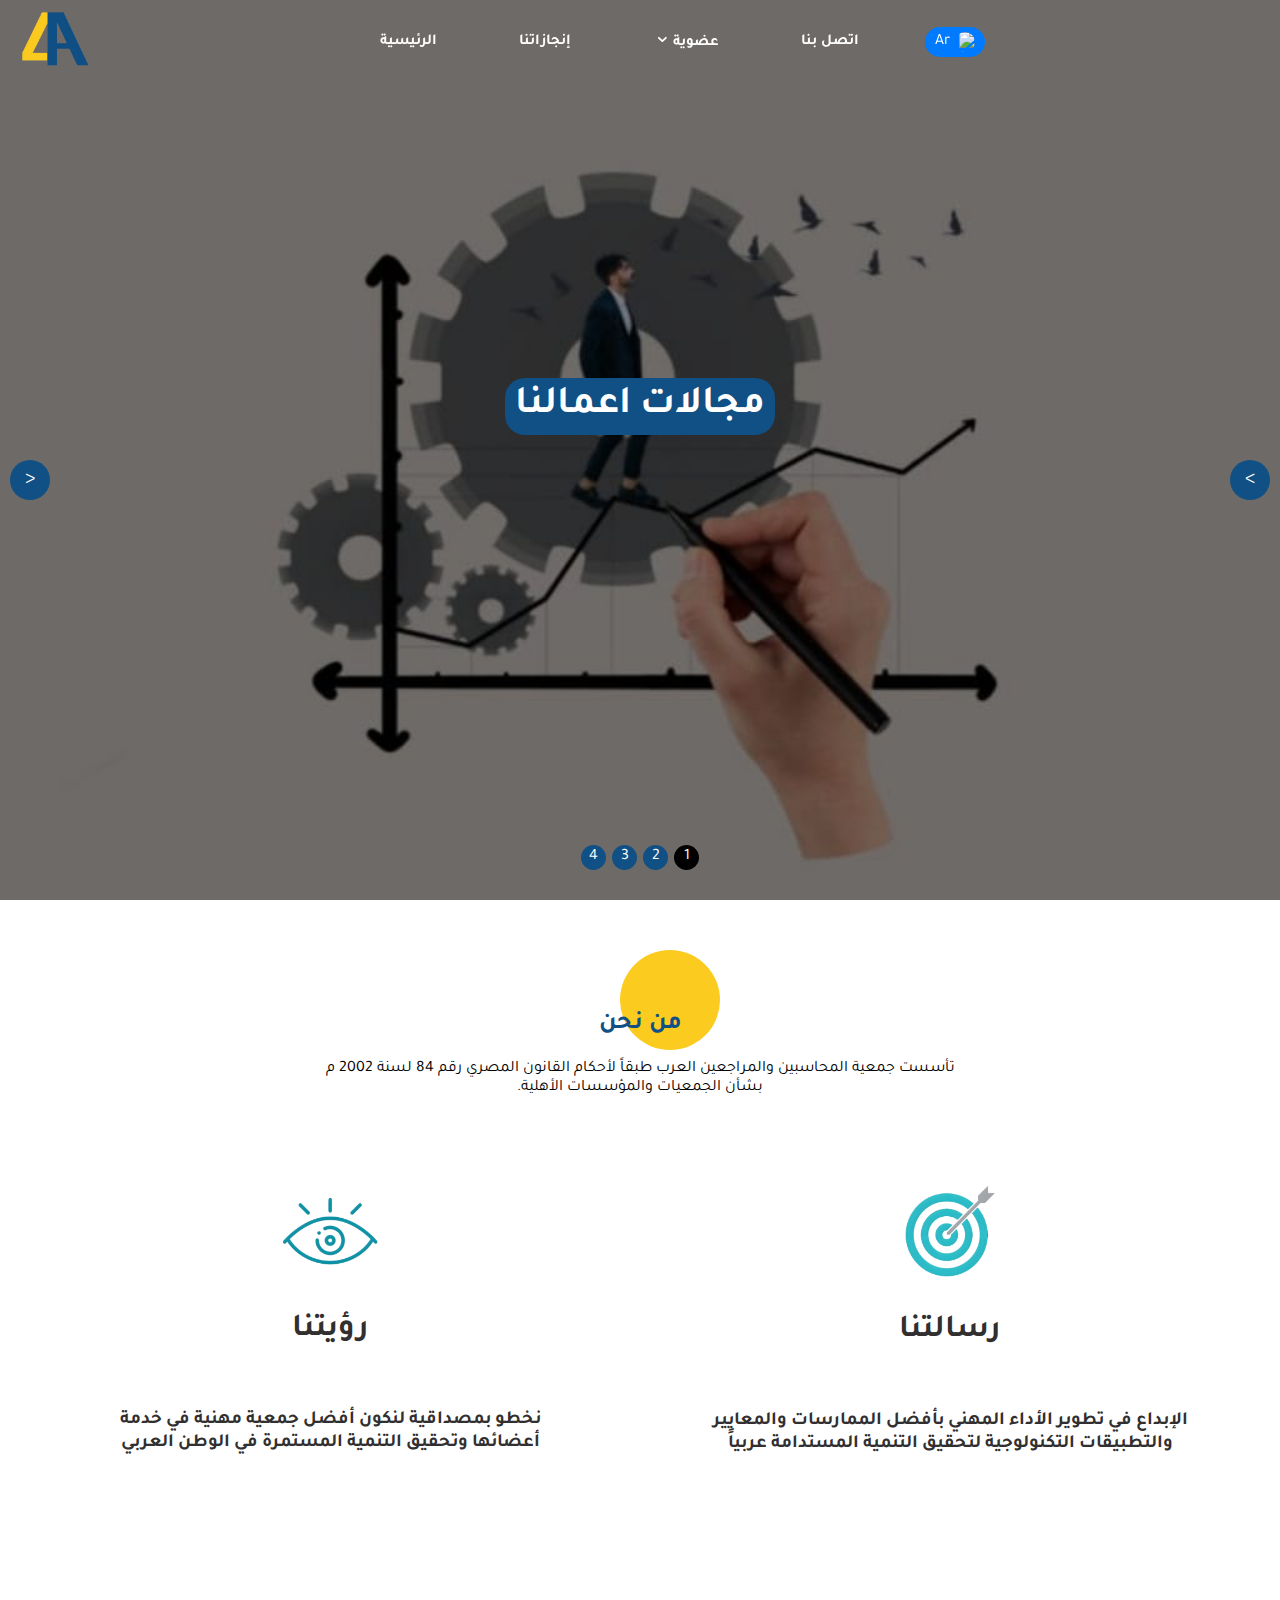
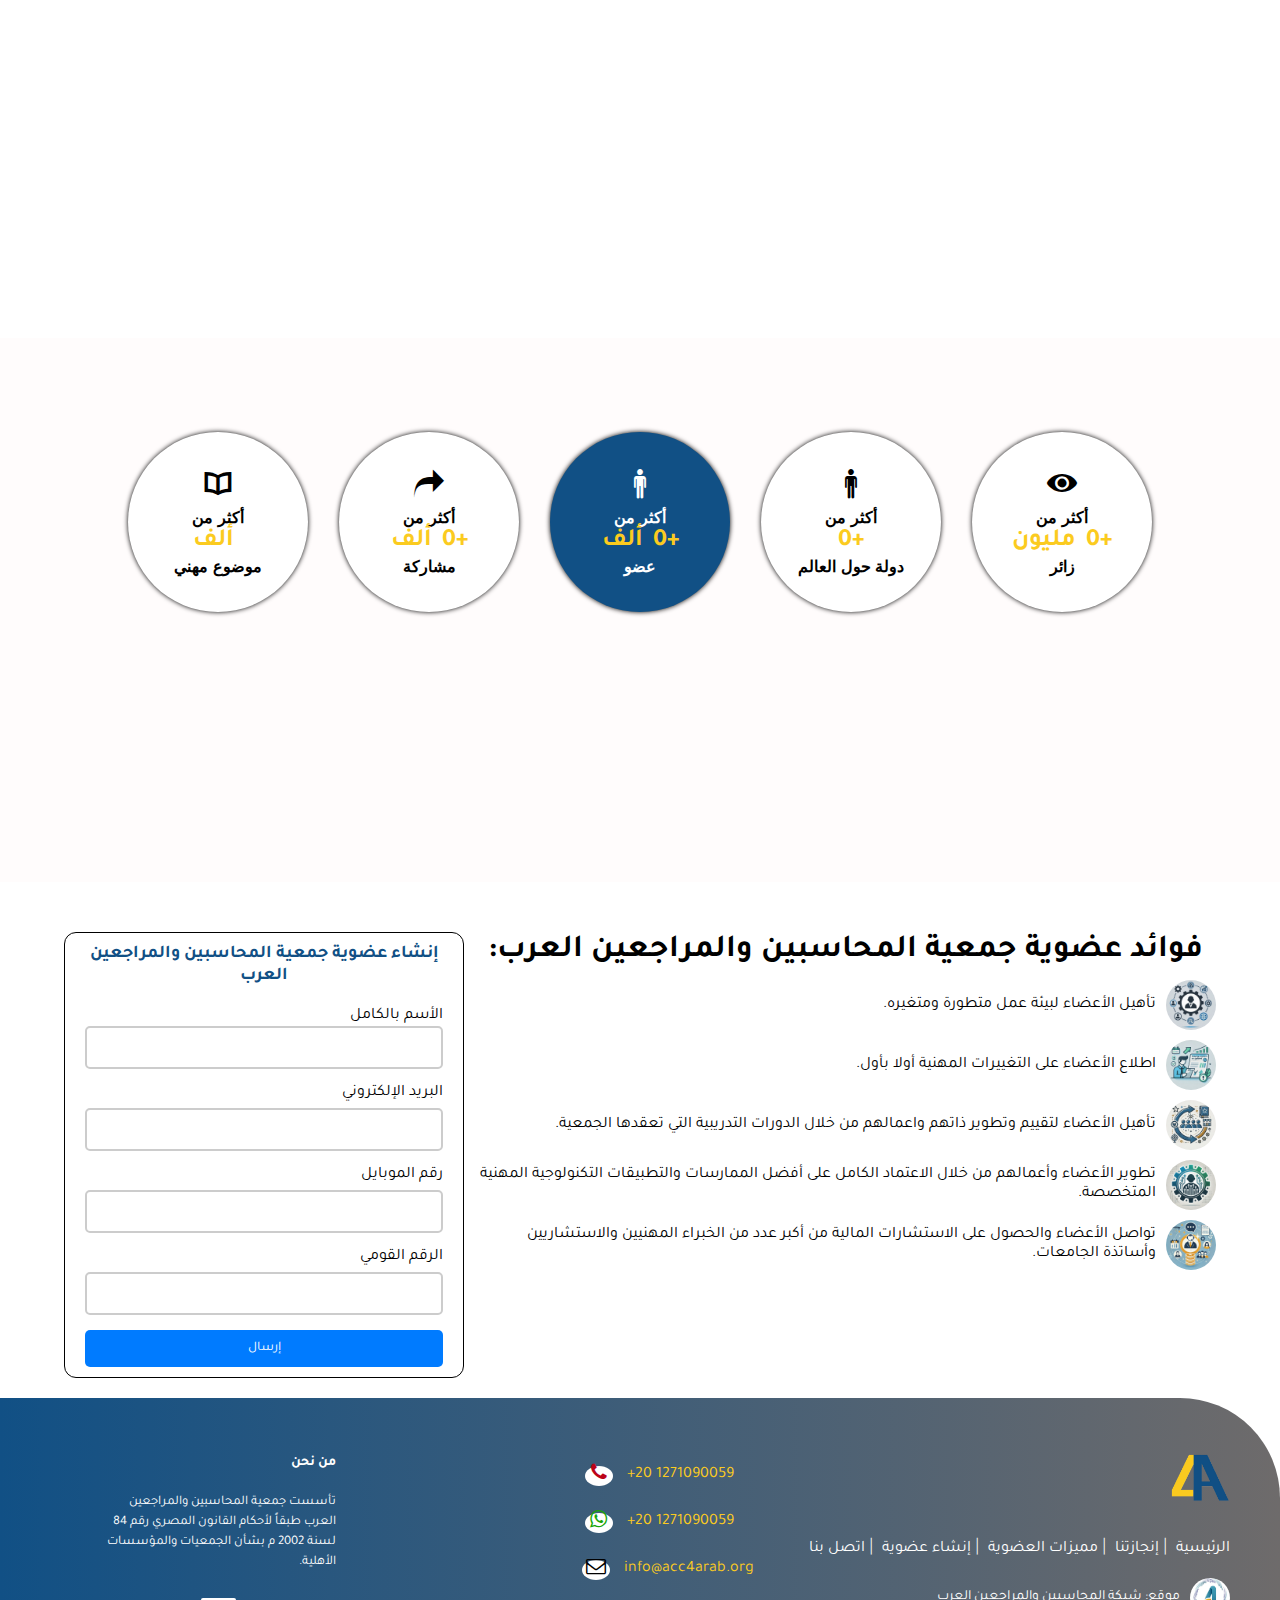
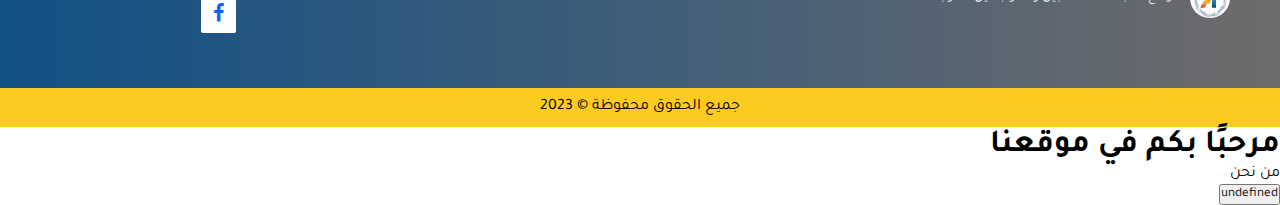
==== commit 012ec8a2: "Update index.html" ====
--- a/index.html
+++ b/index.html
@@ -22,6 +22,13 @@
         </article>
         <nav class="screen-big">
             <ul class="screen-big-none">
+                <li>
+                    <button class="language-switcher" onclick="toggleLanguage()" id="languageSwitcher">
+                        <img src="https://upload.wikimedia.org/wikipedia/commons/0/0d/Flag_of_Saudi_Arabia.svg"
+                            id="flag" alt="flag">
+                        <span id="language-text">Ar</span>
+                    </button>
+                </li>
                 <li><a href="#footer-distributed">اتصل بنا</a></li>
                 <li class="dropdown">
                     <a href="#" class="dropbtn">عضوية<i class="icon-down-open-1 dropbtn"></i></a>
@@ -41,11 +48,6 @@
                 <!-- علامة الغلق داخل القائمة -->
                 <article class="logoAboutUs">
                     <img src="images/Association of Arab Accountants and Auditors.png" class="logo-screen-small">
-                    <p>تأسست جمعية المحاسبين والمراجعين العرب
-                        <br>
-                        ( 4A’s ) طبقاً لأحكام القانون المصري رقم 84 لسنة
-                        2002 م بشأن الجمعيات والمؤسسات الأهلية.
-                    </p>
                 </article>
                 <article class="choice-in-menu">
                     <a href="index.html">الرئيسية</a>
@@ -53,6 +55,26 @@
                     <a href="#text-benefit">مميزات العضوية</a>
                     <a href="#nameForm">إنشاء عضوية</a>
                     <a class="contect-in-menu" href="#footer-distributed">اتصل بنا</a>
+                    <a href="#">
+                        <button class="language-switcher" onclick="toggleLanguage()" id="languageSwitcher">
+                            <img src="https://upload.wikimedia.org/wikipedia/commons/0/0d/Flag_of_Saudi_Arabia.svg"
+                                id="flag" alt="flag">
+                            <span id="language-text">Ar</span>
+                        </button></a>
+                </article>
+                <article class="icons-menu">
+                    <a href="https://www.facebook.com/acc4arab.org?mibextid=ZbWKwL"><i class="icon-facebook"></i></a>
+                    <a href="mailto:info@acc4arab.org">
+                        <i class="icon-mail"></i>
+                    </a>
+
+                    <a href="https://wa.me/1271090059">
+                        <i class="icon-whatsapp"></i>
+                    </a>
+
+                    <a href="tel:+20 1271090059">
+                        <i class="icon-phone"></i>
+                    </a>
                 </article>
             </article>
         </nav>
@@ -137,7 +159,7 @@
             من نحن
         </h1>
         <p>
-            تأسست جمعية المحاسبين والمراجعين العرب ( 4A’s ) طبقاً لأحكام القانون المصري رقم 84 لسنة 2002 م بشأن
+            تأسست جمعية المحاسبين والمراجعين العرب طبقاً لأحكام القانون المصري رقم 84 لسنة 2002 م بشأن
             الجمعيات والمؤسسات الأهلية.
         </p>
     </article>
@@ -400,7 +422,8 @@
                         <pre>+20 1271090059     </pre>
                     </a>
                 </article>
-                <article><a href="mailto:info@acc4arab.org">
+                <article>
+                    <a href="mailto:info@acc4arab.org">
                         <i class="icon-mail"></i>
                         <p>info@acc4arab.org</p>
                     </a>
@@ -426,7 +449,18 @@
     </footer>
     <!-- End Footeer -->
 
+
+
+
+    <h1 id="welcome">مرحبًا بكم في موقعنا</h1>
+    <p id="about">من نحن</p>
+    <button id="btn-signup">التسجيل</button>
+
+
+
+
     <script src="script.js"></script>
+    <script src="translations-en-ar.js"></script>
 
 </body>
 
--- a/style.css
+++ b/style.css
@@ -13,7 +13,6 @@
 }
 
 /* START */
-
 /* لاخفاء شريط الاسكروول من المواقع */
 /* إخفاء شريط التمرير في Chrome, Safari, و Edge */
 ::-webkit-scrollbar {
@@ -27,6 +26,7 @@
 }
 
 /* End */
+
 body {
 	width: 100vw;
 	overflow-x: hidden;
@@ -41,9 +41,7 @@
 	/* يمنع التمرير */
 }
 
-
 /* Start Header Screan Big*/
-
 header {
 	position: absolute;
 	width: 100%;
@@ -185,6 +183,27 @@
 .hidden {
 	display: none;
 	/* إخفاء العنصر */
+}
+
+.language-switcher {
+	display: flex;
+	align-items: center;
+	gap: 5px;
+	background-color: #007bff;
+	color: white;
+	padding: 5px 10px;
+	border-radius: 20px;
+	cursor: pointer;
+	border: none;
+	font-size: 16px;
+	transition: all 0.3s ease;
+}
+
+.language-switcher img {
+	width: 20px;
+	height: 20px;
+	border-radius: 50%;
+	transition: all 0.3s ease;
 }
 
 @media screen and (max-width :768px) {
@@ -288,13 +307,35 @@
 		padding: 3px;
 		text-align: center;
 	}
+
+	.icons-menu {
+		display: flex;
+		flex-direction: row;
+		padding-top: 200px;
+		gap: 15px;
+		font-size: 20px;
+	}
+
+	.icons-menu i.icon-facebook {
+		color: #0c64fc;
+	}
+
+	.icons-menu i.icon-whatsapp {
+		color: #19a607;
+	}
+
+	.icons-menu i.icon-phone {
+		color: #bc0419;
+	}
+
+	.icons-menu i.icon-mail {
+		color: #000000;
+	}
 }
 
 /* End Header */
 
-
 /* Start Scroll */
-
 .home {
 	height: 100vh;
 	overflow: hidden;
@@ -347,10 +388,10 @@
 	background-image: url('images/slide-4.jpg');
 }
 
-.slide-image-1,
+/* .slide-image-1,
 .slide-image-2,
 .slide-image-3,
-.slide-image-4 {}
+.slide-image-4 {} */
 
 .container {
 	max-width: 1170px;
@@ -385,7 +426,6 @@
 	/* animation: captionText .5s ease forwards; */
 	/* animation-delay: 1s; */
 	color: #ffffff;
-
 }
 
 .home .caption p {
@@ -475,7 +515,6 @@
 @media(max-width: 767px) {
 	.controls {
 		display: none;
-
 	}
 
 	.home .caption h1 {
@@ -497,11 +536,9 @@
 	}
 }
 
-/* End Scroll */
-
+/* End Slider */
 
 /* Start Button Scroll Up */
-
 #scrollBtn {
 	display: none;
 	/* زر مخفي بشكل افتراضي */
@@ -544,9 +581,7 @@
 
 /* End Button Scroll Up */
 
-
 /* Start Our about */
-
 article.our-about {
 	width: 50%;
 	margin: auto;
@@ -586,9 +621,7 @@
 
 /* End Our about */
 
-
 /* Start cards2 */
-
 section.cards2 {
 	display: flex;
 	flex-direction: row-reverse;
@@ -597,7 +630,6 @@
 	flex-wrap: wrap;
 	justify-content: space-around;
 	align-items: center;
-
 }
 
 section.cards2 .roqiatna {
@@ -704,13 +736,11 @@
 
 /* End cards2 */
 
-
 /* Start Achievements */
-
 section.section-our-acheivements {
 	width: 100%;
 	background-color: #fffcfc;
-	padding: 50px 0 50px 0;
+	padding: 50px 0 50px;
 }
 
 article.article-our-acheivements {
@@ -719,7 +749,6 @@
 	flex-direction: row;
 	align-items: center;
 	margin: auto;
-
 }
 
 .parallax-inner h1.our-achevements {
@@ -739,12 +768,19 @@
 	padding: 10% 0;
 }
 
+@media(max-width: 640px) {
+	.parallax-inner h1.our-achevements {
+		font-size: 90px;
+	}
+}
+
 /* Start counter-wrapper */
-
 section.counter-wrapper {
-	width: 60%;
-	display: flex;
-	flex-direction: column;
+	width: 100%;
+	display: flex;
+	flex-direction: row;
+	align-items: center;
+	justify-content: space-between;
 }
 
 .counter-wrapper::before {
@@ -762,10 +798,10 @@
 	color: #ffffff;
 	/* z-index: 2; */
 	position: relative;
-	border-radius: 5%;
-	/* padding: 10px; */
-	width: 200px;
-	height: 150px;
+	border-radius: 50%;
+	padding: 5px 15px;
+	width: 180px;
+	height: 180px;
 	align-items: center;
 	display: flex;
 	justify-content: center;
@@ -773,10 +809,53 @@
 	box-shadow: #000 0 0 5px;
 }
 
-.counter article {
+.counter-2 {
+	text-align: start;
+	color: none;
+	/* z-index: 2; */
+
+	border-radius: 0 !important;
+	padding: 0 !important;
+	width: 0;
+	height: 0;
+	align-items: 0;
+	display: flex;
+	justify-content: 0;
+	flex-direction: 0;
+	box-shadow: 0;
+}
+
+.counter-2 p {
+	display: flex;
+	flex-direction: row;
+}
+
+@media(max-width: 1164px) {
+	.counter {
+		width: 150px;
+		height: 150px;
+	}
+}
+
+@media(max-width: 986px) {
+	section.counter-wrapper {
+		width: 100%;
+		display: flex;
+		flex-wrap: wrap;
+		gap: 20px;
+		justify-content: center;
+	}
+}
+
+.number-of-counter {
 	display: flex;
 	align-items: center;
 	gap: 10px;
+	direction: ltr;
+}
+
+.counter i {
+	font-size: 30px;
 }
 
 .counter h1.count,
@@ -786,13 +865,6 @@
 	font-weight: bold;
 }
 
-.counter-1,
-.counter-3,
-.counter-5 {
-	display: flex;
-	justify-content: end;
-}
-
 .hover-item {
 	background-color: white;
 	color: black;
@@ -818,9 +890,9 @@
 }
 
 .counter p {
-	font-size: 1.4rem;
+	font-size: 1rem;
 	font-family: 'Poppins', sans-serif;
-	font-weight: 500;
+	font-weight: bold;
 }
 
 /* End counter-wrapper */
@@ -832,27 +904,35 @@
 	width: 100%;
 }
 
-
 section.our-achievements .achievements {
 	color: #000000;
 	display: flex;
 	justify-content: center;
 	flex-direction: column;
-	gap: 10px;
+	gap: 20px;
 	font-size: 20px;
 }
+
+@media(max-width: 1024px) {
+	section.our-achievements .achievements {
+		font-size: 17px;
+	}
+}
+
+@media(max-width: 425px) {
+	article.article-our-acheivements {
+		width: 95%;
+	}
+}
+
+@media(max-width: 652px) {}
 
 .achievement {
 	opacity: 0;
-	display: flex;
-	flex-direction: row;
-}
-
-p.achievement i {
-	font-size: 30px;
-	display: flex;
-	align-items: center;
-	justify-content: center;
+}
+
+.achievements .achievement a {
+	border-bottom: #000 1px solid;
 }
 
 .visible {
@@ -864,8 +944,128 @@
 /* End Achievements */
 
 
+/* End Form Create Member */
+
+section.benefit-of-id {
+	display: flex;
+	flex-direction: row;
+	direction: rtl;
+	width: 90%;
+	margin: auto;
+	padding: 50px 0 20px;
+	gap: 10px;
+}
+
+section.benefit-of-id article.text-benefit {
+	gap: 10px;
+	display: flex;
+	flex-direction: column;
+}
+
+section.benefit-of-id article.text-benefit h1 {
+	align-items: center;
+	justify-content: center;
+	display: flex;
+	text-align: center;
+}
+
+section.benefit-of-id article.text-benefit p {
+
+	display: flex;
+	align-items: center;
+	gap: 10px;
+}
+
+.text-benefit p img {
+	border-radius: 50%;
+	width: 50px;
+	height: 50px;
+}
+
+form.form-create-member {
+	max-width: 400px;
+	margin: auto;
+	padding: 10px 20px;
+	border: #000000 1px solid;
+	/* box-shadow: #115085 0 0 5px; */
+	background-color: #ffffff;
+	border-radius: 12px;
+}
+
+form.form-create-member p {
+	color: #115085;
+	font-size: 18px;
+	font-weight: 600;
+	padding-bottom: 20px;
+	text-align: center;
+}
+
+@media(max-width: 1024px) {
+	section.benefit-of-id {
+		flex-direction: column;
+	}
+}
+
+@media(max-width: 452px) {
+	section.benefit-of-id {
+		width: 95%;
+	}
+}
+
+label.user-Name,
+.Email,
+.Phone-Number,
+.NationalId {
+	display: block;
+	margin-bottom: 5px;
+}
+
+input,
+.user-name,
+.email,
+.phone-number,
+.nationalId {
+	padding: 10px;
+	font-size: 16px;
+	border: 2px solid #ccc;
+	border-radius: 5px;
+	width: 100%;
+	margin-bottom: 15px;
+	box-sizing: border-box;
+}
+
+input.user-name:focus,
+.email:focus,
+.phone-number:focus,
+.nationalId:focus {
+	border-color: #007BFF;
+	outline: none;
+}
+
+button.submit {
+	background-color: #007BFF;
+	color: white;
+	padding: 10px 15px;
+	border: none;
+	border-radius: 5px;
+	cursor: pointer;
+	width: 100%;
+}
+
+button.submit:hover {
+	background-color: #0056b3;
+}
+
+article.error {
+	color: red;
+	font-size: 14px;
+	margin-top: -10px;
+	margin-bottom: 10px;
+}
+
+/* End Form Create Member */
+
 /* start Footer */
-
 .footer-distributed {
 	width: 100%;
 }
@@ -949,10 +1149,7 @@
 
 
 .footer-top .footer-center i {
-	background-color: #000000;
-	color: #ffffff;
 	font-size: 20px;
-	padding: 5px;
 	border-radius: 50%;
 	text-align: center;
 	margin: 10px;
@@ -960,8 +1157,8 @@
 
 .footer-top .footer-center i.icon-mail {
 	font-size: 20px;
-	padding: 5px;
 	border-radius: 50%;
+	margin-right: 10px;
 }
 
 .footer-top .footer-center p,
@@ -1030,19 +1227,37 @@
 	text-align: center;
 }
 
+.footer-center article a i.icon-whatsapp {
+	color: #19a607;
+	background-color: #ffffff;
+}
+
+.footer-center article a i.icon-phone {
+	color: #bc0419;
+	background-color: #ffffff;
+}
+
+.footer-center article a i.icon-mail {
+	color: #000000;
+	background-color: #ffffff;
+}
+
 .footer-top .footer-icons a {
 	display: inline-block;
 	width: 35px;
 	height: 35px;
 	cursor: pointer;
-	background-color: #000000;
+	background-color: #ffffff;
 	border-radius: 2px;
 	font-size: 20px;
-	color: #ffffff;
 	display: flex;
 	align-items: center;
 	justify-content: center;
 
+}
+
+.footer-right article.footer-icons a i.icon-facebook {
+	color: #0c64fc;
 }
 
 .footer-bottom {
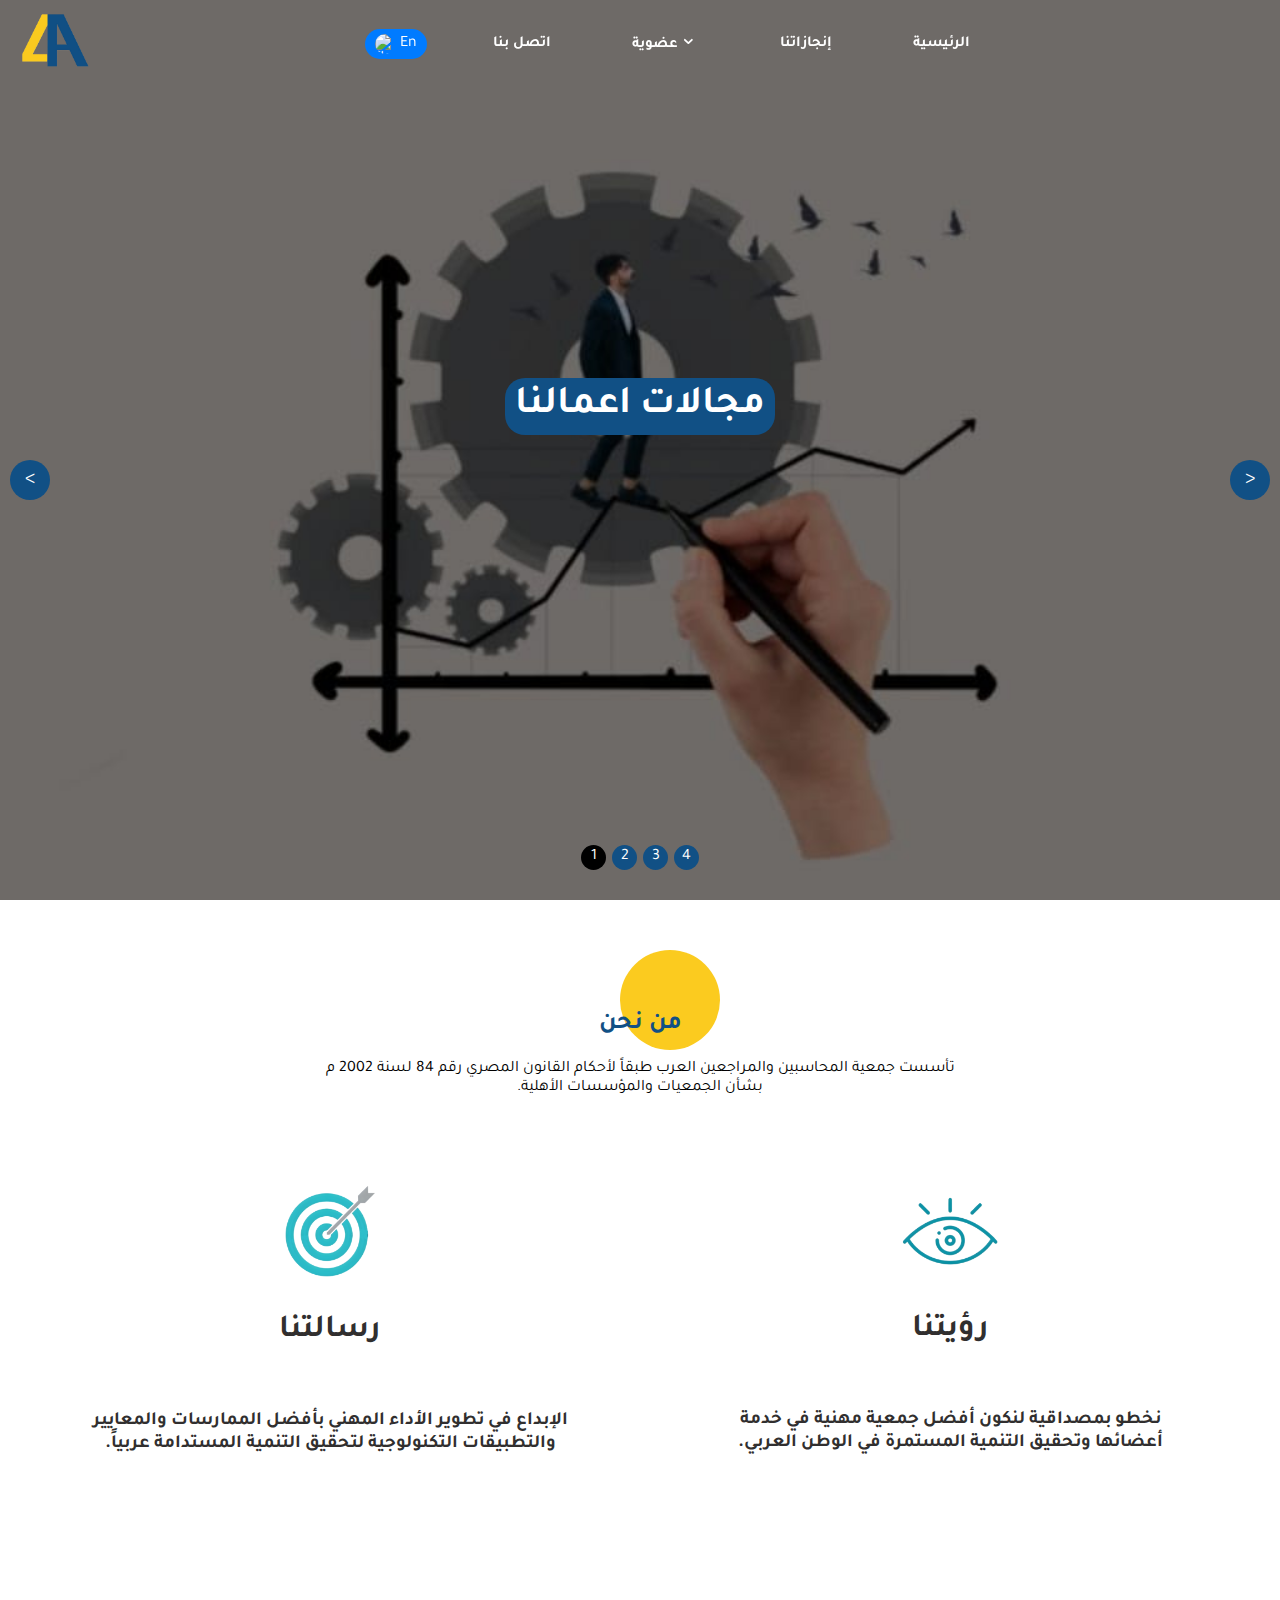
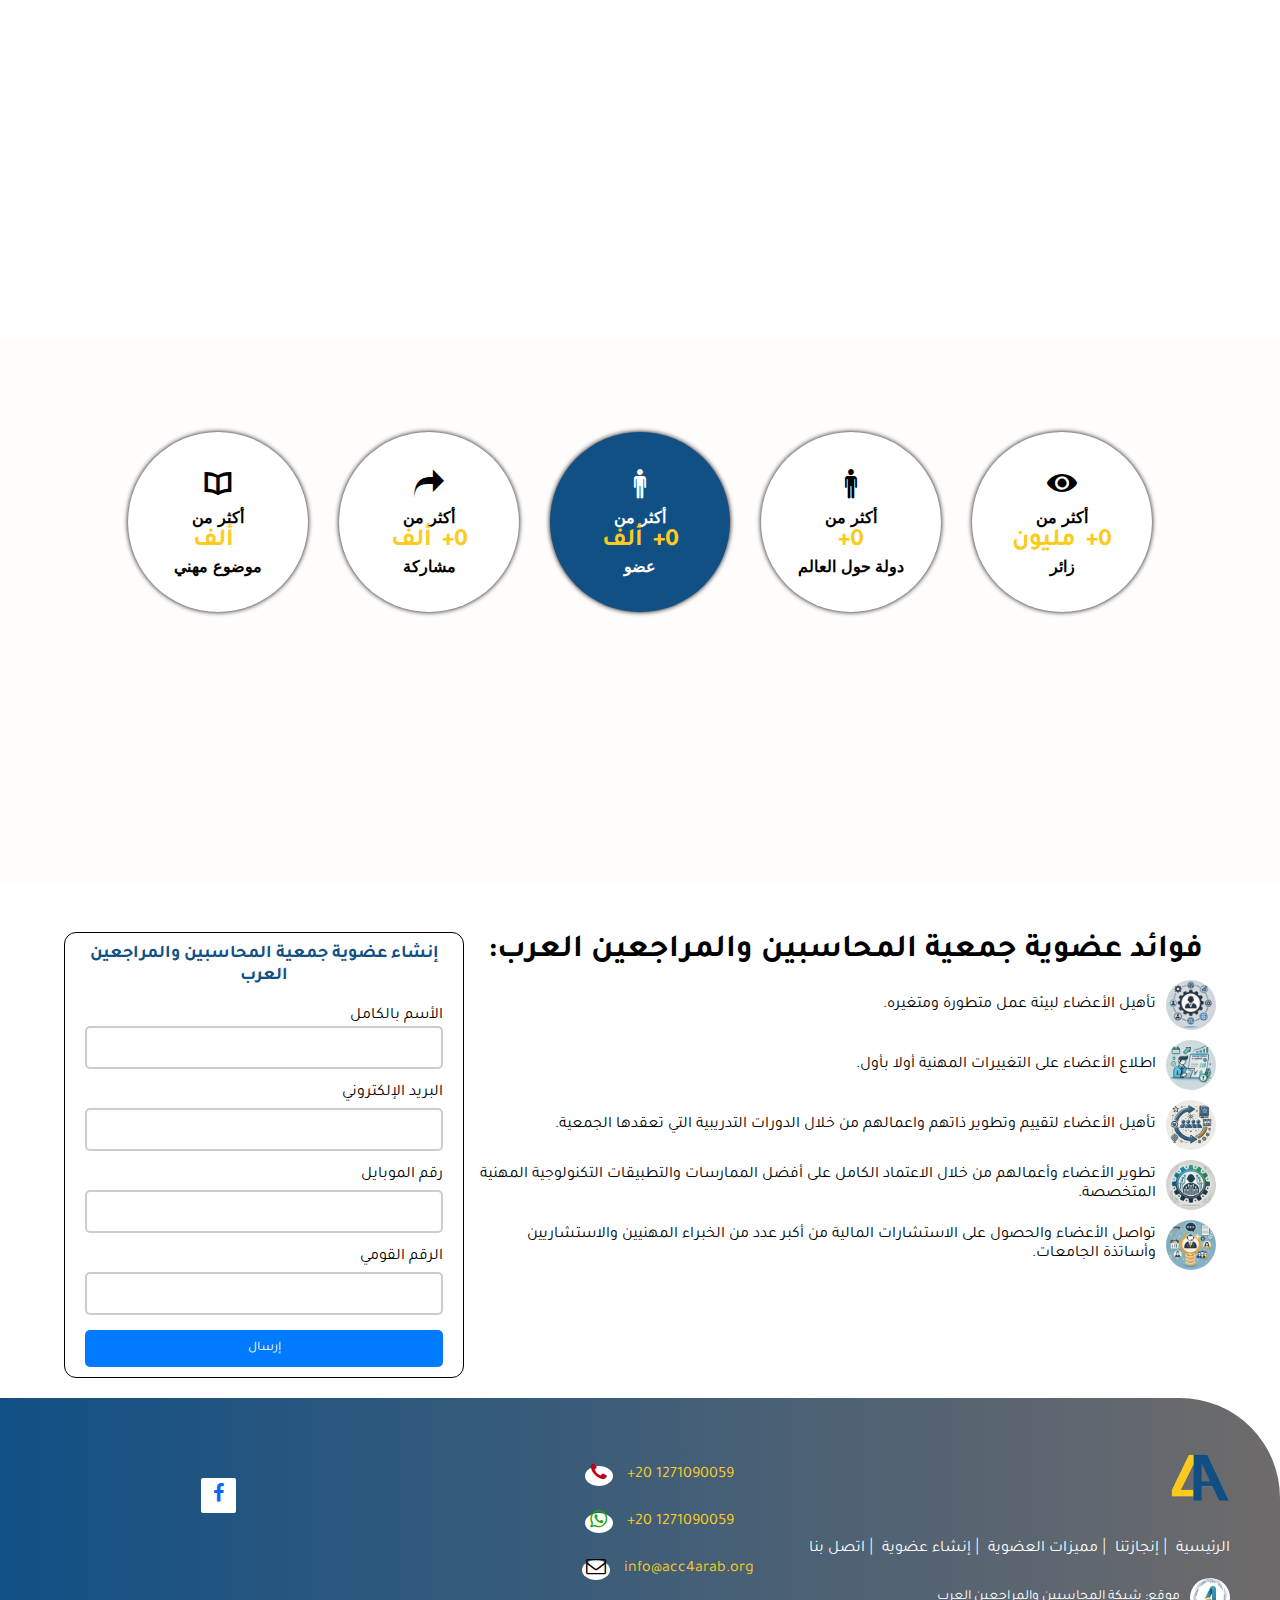
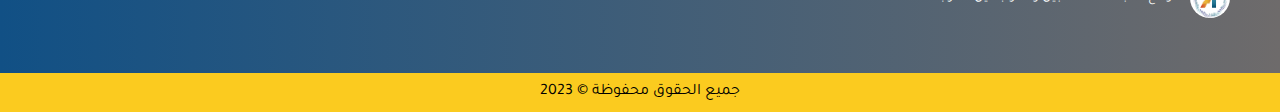
==== commit b1a0157b: "Update and rename index-ar.html to index.html" ====
--- a/index.html
+++ b/index.html
@@ -3,7 +3,7 @@
 
 <head>
     <meta name="viewport" content="width=device-width, initial-scale=1">
-    <link rel="stylesheet" type="text/css" href="style.css">
+    <link rel="stylesheet" type="text/css" href="style-ar&en.css">
     <title>جمعية المحاسبين والمراجعين العرب</title>
     <link rel="shortcut icon" href="images/Association of Arab Accountants and Auditors.png" type="image/x-icon">
     <link rel="stylesheet" href="icons/css/fontello.css">
@@ -23,11 +23,13 @@
         <nav class="screen-big">
             <ul class="screen-big-none">
                 <li>
-                    <button class="language-switcher" onclick="toggleLanguage()" id="languageSwitcher">
-                        <img src="https://upload.wikimedia.org/wikipedia/commons/0/0d/Flag_of_Saudi_Arabia.svg"
-                            id="flag" alt="flag">
-                        <span id="language-text">Ar</span>
-                    </button>
+                    <a href="index-en.html">
+                        <button class="language-switcher" onclick="toggleLanguage()" id="languageSwitcher">
+                            <img src="https://upload.wikimedia.org/wikipedia/en/a/a4/Flag_of_the_United_States.svg"
+                                id="flag" alt="flag">
+                            <span id="language-text">En</span>
+                        </button>
+                    </a>
                 </li>
                 <li><a href="#footer-distributed">اتصل بنا</a></li>
                 <li class="dropdown">
@@ -38,7 +40,7 @@
                     </ul>
                 </li>
                 <li><a href="#parallax-1">إنجازاتنا</a></li>
-                <li><a href="index.html">الرئيسية</a></li>
+                <li><a href="index-ar.html">الرئيسية</a></li>
             </ul>
         </nav>
         <a href="#"><img class="logo" src="images/Association of Arab Accountants and Auditors.png" alt="logo"></a>
@@ -50,17 +52,18 @@
                     <img src="images/Association of Arab Accountants and Auditors.png" class="logo-screen-small">
                 </article>
                 <article class="choice-in-menu">
-                    <a href="index.html">الرئيسية</a>
+                    <a href="index-ar.html">الرئيسية</a>
                     <a href="#parallax-1">إنجازاتنا</a>
                     <a href="#text-benefit">مميزات العضوية</a>
                     <a href="#nameForm">إنشاء عضوية</a>
                     <a class="contect-in-menu" href="#footer-distributed">اتصل بنا</a>
-                    <a href="#">
+                    <a href="index-en.html">
                         <button class="language-switcher" onclick="toggleLanguage()" id="languageSwitcher">
-                            <img src="https://upload.wikimedia.org/wikipedia/commons/0/0d/Flag_of_Saudi_Arabia.svg"
+                            <img src="https://upload.wikimedia.org/wikipedia/en/a/a4/Flag_of_the_United_States.svg"
                                 id="flag" alt="flag">
-                            <span id="language-text">Ar</span>
-                        </button></a>
+                            <span id="language-text">En</span>
+                        </button>
+                    </a>
                 </article>
                 <article class="icons-menu">
                     <a href="https://www.facebook.com/acc4arab.org?mibextid=ZbWKwL"><i class="icon-facebook"></i></a>
@@ -171,7 +174,7 @@
             <img src="images/رؤيتنا.png" alt="">
             <h1>رؤيتنا</h1>
             <span class="style-horizon"></span>
-            <h3 dir="rtl">نخطو بمصداقية لنكون أفضل جمعية مهنية في خدمة أعضائها وتحقيق التنمية المستمرة في الوطن العربي
+            <h3 dir="rtl">نخطو بمصداقية لنكون أفضل جمعية مهنية في خدمة أعضائها وتحقيق التنمية المستمرة في الوطن العربي.
             </h3>
         </article>
         <article class="resaltna">
@@ -179,7 +182,8 @@
             <h1>رسالتنا</h1>
             <span class="style-horizon"></span>
             <h3 dir="rtl">الإبداع في تطوير الأداء المهني بأفضل الممارسات والمعايير والتطبيقات التكنولوجية لتحقيق التنمية
-                المستدامة عربياً</h3>
+                المستدامة عربياً.
+            </h3>
         </article>
     </section>
     <!-- End cards2 -->
@@ -430,14 +434,6 @@
                 </article>
             </article>
             <article class="footer-right">
-                <p class="footer-company-about">
-                    <span>
-                        من نحن
-                    </span>
-                    تأسست جمعية المحاسبين والمراجعين العرب طبقاً لأحكام القانون المصري رقم 84 لسنة 2002 م
-                    بشأن
-                    الجمعيات والمؤسسات الأهلية.
-                </p>
                 <article class="footer-icons">
                     <a href="https://www.facebook.com/acc4arab.org?mibextid=ZbWKwL"><i class="icon-facebook"></i></a>
                 </article>
@@ -449,18 +445,7 @@
     </footer>
     <!-- End Footeer -->
 
-
-
-
-    <h1 id="welcome">مرحبًا بكم في موقعنا</h1>
-    <p id="about">من نحن</p>
-    <button id="btn-signup">التسجيل</button>
-
-
-
-
     <script src="script.js"></script>
-    <script src="translations-en-ar.js"></script>
 
 </body>
 
--- a/style-ar&en.css
+++ b/style-ar&en.css
@@ -0,0 +1,1320 @@
+* {
+	padding: 0;
+	margin: 0;
+	box-sizing: border-box;
+	scroll-behavior: smooth;
+	transition: 0.2s linear;
+	-webkit-transition: 0.2s linear;
+	-moz-transition: 0.2s linear;
+	-ms-transition: 0.2s linear;
+	-o-transition: 0.2s linear;
+	font-family: 'Tajawal', sans-serif;
+	text-decoration: none;
+}
+
+/* START */
+/* لاخفاء شريط الاسكروول من المواقع */
+/* إخفاء شريط التمرير في Chrome, Safari, و Edge */
+::-webkit-scrollbar {
+	display: none;
+}
+
+/* إخفاء شريط التمرير في Firefox */
+html {
+	scrollbar-width: none;
+	/* إخفاء التمرير */
+}
+
+/* End */
+
+body {
+	width: 100vw;
+	overflow-x: hidden;
+	/* إخفاء شريط التمرير في Internet Explorer و Edge Legacy */
+	-ms-overflow-style: none;
+	/* إخفاء التمرير */
+	background-color: #fff;
+}
+
+body.no-scroll {
+	overflow: hidden;
+	/* يمنع التمرير */
+}
+
+/* Start Header Screan Big*/
+header {
+	position: absolute;
+	width: 100%;
+	position: fixed;
+	top: 0;
+	left: 0;
+	display: flex;
+	justify-content: space-between;
+	align-items: center;
+	transition: 0.6s;
+	padding: 10px 20px;
+	z-index: 100000;
+	flex-direction: row-reverse;
+}
+
+header.sticky {
+	padding: 10px 100px;
+	background-color: hsla(198, 80%, 30%, 0.5);
+}
+
+header nav.screen-big {
+	width: 50%;
+	display: flex;
+	align-items: center;
+	justify-content: center;
+	flex-direction: row;
+	justify-content: space-between;
+	position: relative;
+	margin: auto;
+
+}
+
+header nav.screen-big ul {
+	width: 100%;
+	display: flex;
+	justify-content: space-between;
+	align-items: center;
+	position: relative;
+}
+
+header nav.screen-big ul li {
+	list-style: none;
+	position: relative;
+	display: inline-block;
+}
+
+header nav.screen-big ul li a {
+	color: white;
+	font-size: 15px;
+	font-weight: 600;
+	text-decoration: none;
+	position: relative;
+	margin: 0 15px;
+	transition: 0.6s;
+}
+
+/* Dropdown Styles */
+nav.screen-big ul li ul {
+	display: none;
+	/* إخفاء القائمة المنسدلة بشكل افتراضي */
+	position: absolute;
+	/* لجعلها تظهر تحت العنصر الرئيسي */
+	left: -60px;
+	top: 100%;
+	/* تظهر تحت العنصر الرئيسي */
+	background-color: rgb(255, 255, 255);
+	box-shadow: 0px 8px 16px 0px rgba(0, 0, 0, 0.2);
+	z-index: 1;
+	margin-top: 26px;
+	width: 200px;
+	border-radius: 0 0 12px 12px;
+}
+
+nav.screen-big ul li ul li {
+	width: 100%;
+	/* جعل عناصر القائمة المنسدلة تأخذ العرض الكامل */
+}
+
+nav.screen-big ul li ul li a {
+	color: rgb(0, 0, 0);
+	/* لون النص داخل القائمة المنسدلة */
+	padding: 12px 16px;
+	/* مساحة حول النص */
+	display: block;
+	/* جعل العناصر تأخذ مساحة كاملة */
+	direction: rtl;
+	display: flex;
+}
+
+nav.screen-big ul li ul li a:hover {
+	background-color: #f1f1f1;
+	/* تغيير لون الخلفية عند التمرير فوق العنصر */
+}
+
+nav.screen-big ul li ul.show {
+	display: block;
+	/* تظهر القائمة المنسدلة عند النقر */
+}
+
+header img.logo {
+	width: 70px;
+	position: relative;
+	transition: 10s;
+}
+
+header nav.screen-small,
+.menu-btn {
+	display: none;
+}
+
+.menu-btn {
+	width: 35px;
+	height: 21px;
+	position: relative;
+}
+
+.menu-btn span.line1 {
+	position: absolute;
+	height: 2px;
+	width: 30px;
+	background: #ffffff;
+	top: 0;
+}
+
+.menu-btn span.line2 {
+	position: absolute;
+	height: 2px;
+	width: 39px;
+	background: #ffffff;
+	bottom: 11px;
+}
+
+.menu-btn span.line3 {
+	position: absolute;
+	height: 2px;
+	width: 50px;
+	background: #ffffff;
+	bottom: 4px;
+}
+
+.hidden {
+	display: none;
+	/* إخفاء العنصر */
+}
+
+.language-switcher {
+	display: flex;
+	align-items: center;
+	gap: 5px;
+	background-color: #007bff;
+	color: white;
+	padding: 5px 10px;
+	border-radius: 20px;
+	cursor: pointer;
+	border: none;
+	font-size: 16px;
+	transition: all 0.3s ease;
+}
+
+.language-switcher img {
+	width: 20px;
+	height: 20px;
+	border-radius: 50%;
+	transition: all 0.3s ease;
+}
+
+@media screen and (max-width :768px) {
+	.screen-small {
+		display: none;
+		/* إخفاء القائمة بشكل افتراضي */
+	}
+
+	.screen-small.active {
+		display: block;
+		/* إظهار القائمة عند تفعيلها */
+	}
+
+	header.sticky,
+	nav.screen-big ul.screen-big-none {
+		display: none;
+	}
+
+	header nav.screen-small,
+	.menu-btn {
+		display: block;
+	}
+
+	nav.screen-small {
+		position: relative;
+	}
+
+	.menu-content {
+		display: flex;
+		flex-direction: column;
+		align-items: center;
+		position: fixed;
+		background-color: #ffffff;
+		box-sizing: border-box;
+		top: 0px;
+		right: -309px;
+		/* بداية من خارج الشاشة */
+		width: 309px;
+		height: 100vh;
+		z-index: 1000;
+		padding: 14px;
+		box-shadow: 2px 0 5px rgba(0, 0, 0, 0.5);
+		transition: right 0.3s ease-in-out;
+	}
+
+	.menu-content.active {
+		right: 0;
+		/* تظهر القائمة عند الضغط */
+	}
+
+	.icon-cancel {
+		position: absolute;
+		top: 10px;
+		right: 10px;
+		cursor: pointer;
+		z-index: 1002;
+		font-size: 22px;
+		display: none;
+		color: #115085;
+		/* سيتم إظهارها عند فتح القائمة */
+	}
+
+	.menu-content .icon-cancel {
+		display: block;
+		/* تظهر داخل القائمة */
+	}
+
+	.logoAboutUs {
+		text-align: center;
+		margin-bottom: 20px;
+	}
+
+	img.logo-screen-small {
+		width: 100px;
+		height: 100px;
+	}
+
+	.choice-in-menu a {
+		display: block;
+		text-decoration: none;
+		color: #000000;
+		font-size: 18px;
+		border-top: #eee 1px solid;
+		display: flex;
+		align-items: center;
+		justify-content: center;
+		height: 50px;
+	}
+
+	.choice-in-menu a:hover {
+		color: #007BFF;
+	}
+
+	.choice-in-menu {
+		width: 100%;
+		border-bottom: #eee 1px solid;
+		text-align: end;
+	}
+
+	nav.screen-small .menu-content .logoAboutUs p {
+		padding: 3px;
+		text-align: center;
+	}
+
+	.icons-menu {
+		display: flex;
+		flex-direction: row;
+		padding-top: 200px;
+		gap: 15px;
+		font-size: 20px;
+	}
+
+	.icons-menu i.icon-facebook {
+		color: #0c64fc;
+	}
+
+	.icons-menu i.icon-whatsapp {
+		color: #19a607;
+	}
+
+	.icons-menu i.icon-phone {
+		color: #bc0419;
+	}
+
+	.icons-menu i.icon-mail {
+		color: #000000;
+	}
+}
+
+/* End Header */
+
+/* Start Scroll */
+.home {
+	height: 100vh;
+	overflow: hidden;
+	position: relative;
+}
+
+.home .slide {
+	position: absolute;
+	left: 0;
+	top: 0;
+	width: 100%;
+	height: 100%;
+	background-size: cover;
+	background-position: center;
+	z-index: 1;
+	display: none;
+	padding: 0 15px;
+	animation: slide 2s ease;
+	direction: rtl;
+	background-color: #000000;
+}
+
+.home .slide.active {
+	display: flex;
+}
+
+@keyframes slide {
+	0% {
+		transform: scale(1.1);
+	}
+
+	100% {
+		transform: scale(1);
+	}
+}
+
+.slide-image-1 {
+	background-image: url('images/slide-1.jpg');
+}
+
+.slide-image-2 {
+	background-image: url('images/slide-2.jpg');
+}
+
+.slide-image-3 {
+	background-image: url('images/slide-3.jpg');
+}
+
+.slide-image-4 {
+	background-image: url('images/slide-4.jpg');
+}
+
+/* .slide-image-1,
+.slide-image-2,
+.slide-image-3,
+.slide-image-4 {} */
+
+.container {
+	max-width: 1170px;
+	margin: auto;
+}
+
+.home .container {
+	flex-grow: 1;
+}
+
+.home .caption {
+	width: 100%;
+	align-items: center;
+	display: flex;
+	flex-direction: column;
+}
+
+.home .caption h1 {
+	font-size: 39px;
+	color: #000000;
+	margin: 0;
+	font-weight: bold;
+	background-color: #115085;
+	padding: 5px 10px;
+	width: fit-content;
+	border-radius: 20px;
+	z-index: 2;
+}
+
+.home .slide.active .caption h1 {
+	opacity: 1;
+	/* animation: captionText .5s ease forwards; */
+	/* animation-delay: 1s; */
+	color: #ffffff;
+}
+
+.home .caption p {
+	font-size: 35px;
+	margin: 15px 0 30px;
+	color: #ffffff;
+	text-align: center;
+	z-index: 2;
+	width: 90%;
+}
+
+.home .slide.active .caption p {
+	opacity: 0;
+	animation: captionText .6s ease forwards;
+	animation-delay: 1.2s;
+}
+
+@keyframes captionText {
+	0% {
+		opacity: 0;
+		transform: translateX(-100px);
+	}
+
+	100% {
+		opacity: 1;
+		transform: translateX(0px);
+	}
+}
+
+.home .controls .prev,
+.home .controls .next {
+	position: absolute;
+	z-index: 2;
+	top: 50%;
+	height: 40px;
+	width: 40px;
+	margin-top: -20px;
+	color: #ffffff;
+	background-color: #115085;
+	text-align: center;
+	line-height: 40px;
+	font-size: 20px;
+	cursor: pointer;
+	transition: all .5s ease;
+	border-radius: 50%;
+	margin: 10px;
+}
+
+.home .controls .prev:hover,
+.home .controls .next:hover {
+	background-color: #000000;
+}
+
+.home .controls .prev {
+	left: 0;
+}
+
+.home .controls .next {
+	right: 0;
+}
+
+.home .indicator {
+	position: absolute;
+	left: 50%;
+	bottom: 30px;
+	z-index: 2;
+	transform: translateX(-50%);
+}
+
+.home .indicator article {
+	display: inline-block;
+	width: 25px;
+	height: 25px;
+	color: #ffffff;
+	background-color: #115085;
+	border-radius: 50%;
+	text-align: center;
+	line-height: 25px;
+	margin: 0 3px;
+	cursor: pointer;
+}
+
+.home .indicator article.active {
+	background-color: #000;
+}
+
+/*responsive*/
+@media(max-width: 767px) {
+	.controls {
+		display: none;
+	}
+
+	.home .caption h1 {
+		background: none;
+	}
+}
+
+@media(max-width: 545px) {
+	.home .caption {
+		text-align: center;
+		align-items: center;
+		display: flex;
+		flex-direction: column;
+		margin-right: 0px;
+	}
+
+	.home .caption p {
+		font-size: 25px;
+	}
+}
+
+/* End Slider */
+
+/* Start Button Scroll Up */
+#scrollBtn {
+	display: none;
+	/* زر مخفي بشكل افتراضي */
+	position: fixed;
+	/* يظل في نفس المكان حتى عند التمرير */
+	bottom: 20px;
+	/* المسافة من الأسفل */
+	right: 30px;
+	/* المسافة من اليمين */
+	z-index: 99;
+	/* وضع الزر فوق كل العناصر الأخرى */
+	border: none;
+	/* بدون حدود */
+	outline: none;
+	/* بدون تأثيرات حول الزر */
+	background-color: #000000;
+	/* لون الخلفية */
+	color: rgb(255, 255, 255);
+	/* لون النص */
+	cursor: pointer;
+	/* شكل المؤشر عند التمرير */
+	padding: 15px;
+	/* حجم الزر */
+	border-radius: 10px;
+	/* زوايا دائرية */
+	font-size: 18px;
+	/* حجم النص */
+}
+
+#scrollBtn:hover {
+	background-color: #333;
+	/* لون الخلفية عند التمرير على الزر */
+}
+
+@media(max-width: 425px) {
+	#scrollBtn {
+		right: 10px;
+	}
+}
+
+/* End Button Scroll Up */
+
+/* Start Our about */
+article.our-about {
+	width: 50%;
+	margin: auto;
+	display: flex;
+	align-items: center;
+	gap: 20px;
+	flex-direction: column;
+	align-items: center;
+	justify-content: center;
+	padding-top: 50px;
+}
+
+article.our-about article.color-paint {
+	background: #fbcb1f;
+	width: 100px;
+	height: 100px;
+	border-radius: 50%;
+	margin-bottom: -60px;
+	margin-right: -60px;
+}
+
+article.our-about h1 {
+	font-size: 25px;
+	color: #115085;
+}
+
+article.our-about p {
+	text-align: center;
+	direction: rtl;
+}
+
+@media(max-width: 712px) {
+	article.our-about {
+		width: 90%;
+	}
+}
+
+/* End Our about */
+
+/* Start cards2 */
+section.cards2 {
+	display: flex;
+	flex-direction: row-reverse;
+	width: 100%;
+	padding: 20px;
+	flex-wrap: wrap;
+	justify-content: space-around;
+	align-items: center;
+}
+
+section.cards2 .roqiatna {
+	width: 40%;
+	display: flex;
+	flex-direction: column;
+	justify-content: center;
+	align-items: center;
+	gap: 30px;
+	height: 400px;
+	transition: 0.8s;
+	position: relative;
+	padding: 10px;
+}
+
+section.cards2 img {
+	width: 100px;
+	background: cover;
+}
+
+section.cards2 .resaltna {
+	width: 40%;
+	display: flex;
+	flex-direction: column;
+	justify-content: center;
+	align-items: center;
+	gap: 30px;
+	height: 400px;
+	transition: 0.8s;
+	position: relative;
+	padding: 10px;
+}
+
+section.cards2 .roqiatna h3,
+.resaltna h3 {
+	text-align: center;
+}
+
+.resaltna::before,
+.roqiatna::before {
+	content: '';
+	position: absolute;
+	left: 0;
+	width: 100%;
+	height: 0%;
+	background: #115085;
+	z-index: -1;
+	transition: 0.8s;
+	top: 0;
+	border-radius: 0 0 20% 20%;
+}
+
+.resaltna:hover::before,
+.roqiatna:hover::before {
+	height: 100%;
+}
+
+@media screen and (max-width: 986px) {
+
+	section.cards2 .resaltna,
+	section.cards2 .roqiatna {
+		width: 45%;
+	}
+}
+
+@media screen and (max-width: 723px) {
+	section.cards2 {
+		display: flex;
+		flex-direction: column;
+	}
+
+	section.cards2 .resaltna,
+	section.cards2 .roqiatna {
+		width: 90%;
+		gap: 20px;
+	}
+}
+
+.cards2 {
+	color: #312f2f;
+	transition: color 0.3s ease;
+}
+
+.roqiatna:hover,
+.resaltna:hover {
+	color: #ddd;
+}
+
+@media(max-width: 521px) {
+
+	section.cards2 .resaltna,
+	section.cards2 .roqiatna {
+		width: 100%;
+	}
+}
+
+@media(max-width: 425px) {
+
+	section.cards2 .roqiatna,
+	section.cards2 .resaltna {
+		height: auto;
+	}
+}
+
+/* End cards2 */
+
+/* Start Achievements */
+section.section-our-acheivements {
+	width: 100%;
+	background-color: #fffcfc;
+	padding: 50px 0 50px;
+
+}
+
+article.article-our-acheivements {
+	width: 80%;
+	display: flex;
+	flex-direction: row;
+	align-items: center;
+	margin: auto;
+}
+
+.parallax-inner h1.our-achevements {
+	font-size: 120px;
+	text-align: center;
+	color: rgba(255, 255, 255, .4);
+}
+
+.parallax-1 {
+	background: url('images/img scroll.png') no-repeat;
+	background-size: cover;
+	background-position: center;
+	background-attachment: fixed;
+}
+
+.parallax-inner {
+	padding: 10% 0;
+}
+
+@media(max-width: 640px) {
+	.parallax-inner h1.our-achevements {
+		font-size: 90px;
+	}
+}
+
+/* Start counter-wrapper */
+section.counter-wrapper {
+	width: 100%;
+	display: flex;
+	flex-direction: row;
+	align-items: center;
+	justify-content: space-between;
+}
+
+.counter-wrapper::before {
+	position: absolute;
+	content: "";
+	top: 0;
+	left: 0;
+	width: 100%;
+	height: 100%;
+	z-index: 1;
+}
+
+.counter {
+	text-align: center;
+	color: #ffffff;
+	/* z-index: 2; */
+	position: relative;
+	border-radius: 50%;
+	padding: 5px 15px;
+	width: 180px;
+	height: 180px;
+	align-items: center;
+	display: flex;
+	justify-content: center;
+	flex-direction: column;
+	box-shadow: #000 0 0 5px;
+}
+
+.counter-2 {
+	text-align: start;
+	color: none;
+	/* z-index: 2; */
+
+	border-radius: 0 !important;
+	padding: 0 !important;
+	width: 0;
+	height: 0;
+	align-items: 0;
+	display: flex;
+	justify-content: 0;
+	flex-direction: 0;
+	box-shadow: 0;
+}
+
+.counter-2 p {
+	display: flex;
+	flex-direction: row;
+}
+
+@media(max-width: 1164px) {
+	.counter {
+		width: 150px;
+		height: 150px;
+	}
+}
+
+@media(max-width: 986px) {
+	section.counter-wrapper {
+		width: 100%;
+		display: flex;
+		flex-wrap: wrap;
+		gap: 20px;
+		justify-content: center;
+	}
+}
+
+.number-of-counter {
+	display: flex;
+	align-items: center;
+	gap: 10px;
+	direction: ltr;
+}
+
+.counter i {
+	font-size: 30px;
+}
+
+.counter h1.count,
+span.number-write {
+	font-size: 25px;
+	color: #fbcb1f;
+	font-weight: bold;
+	direction: rtl;
+}
+
+.hover-item {
+	background-color: white;
+	color: black;
+	transition: all 0.3s ease;
+}
+
+.hover-item.default-hover,
+.hover-item:hover {
+	background-color: #115085;
+	/* اللون عند hover */
+	color: #ffffff;
+}
+
+@media screen and (max-width: 621px) {
+	.counter-b-none {
+		border: none;
+	}
+}
+
+.counter .count {
+	font-size: 25px;
+	font-weight: 400;
+}
+
+.counter p {
+	font-size: 1rem;
+	font-family: 'Poppins', sans-serif;
+	font-weight: bold;
+}
+
+/* End counter-wrapper */
+
+section.our-achievements {
+	display: flex;
+	flex-direction: column;
+	direction: rtl;
+	width: 100%;
+}
+
+section.our-achievements .achievements {
+	color: #000000;
+	display: flex;
+	justify-content: center;
+	flex-direction: column;
+	gap: 20px;
+	font-size: 20px;
+}
+
+@media(max-width: 1024px) {
+	section.our-achievements .achievements {
+		font-size: 17px;
+	}
+}
+
+@media(max-width: 425px) {
+	article.article-our-acheivements {
+		width: 95%;
+	}
+}
+
+@media(max-width: 652px) {}
+
+.achievement {
+	opacity: 0;
+}
+
+.achievements .achievement a {
+	border-bottom: #000 1px solid;
+}
+
+.visible {
+	opacity: 1;
+	transition: opacity 0s ease;
+	/* لا يوجد تأثير تدريجي */
+}
+
+/* End Achievements */
+
+
+/* End Form Create Member */
+
+section.benefit-of-id {
+	display: flex;
+	flex-direction: row;
+	direction: rtl;
+	width: 90%;
+	margin: auto;
+	padding: 50px 0 20px;
+	gap: 10px;
+}
+
+section.benefit-of-id article.text-benefit {
+	gap: 10px;
+	display: flex;
+	flex-direction: column;
+}
+
+section.benefit-of-id article.text-benefit h1 {
+	align-items: center;
+	justify-content: center;
+	display: flex;
+	text-align: center;
+}
+
+section.benefit-of-id article.text-benefit p {
+
+	display: flex;
+	align-items: center;
+	gap: 10px;
+}
+
+.text-benefit p img {
+	border-radius: 50%;
+	width: 50px;
+	height: 50px;
+}
+
+form.form-create-member {
+	max-width: 400px;
+	margin: auto;
+	padding: 10px 20px;
+	border: #000000 1px solid;
+	/* box-shadow: #115085 0 0 5px; */
+	background-color: #ffffff;
+	border-radius: 12px;
+}
+
+form.form-create-member p {
+	color: #115085;
+	font-size: 18px;
+	font-weight: 600;
+	padding-bottom: 20px;
+	text-align: center;
+}
+
+@media(max-width: 1024px) {
+	section.benefit-of-id {
+		flex-direction: column;
+	}
+}
+
+@media(max-width: 452px) {
+	section.benefit-of-id {
+		width: 95%;
+	}
+}
+
+label.user-Name,
+.Email,
+.Phone-Number,
+.NationalId {
+	display: block;
+	margin-bottom: 5px;
+}
+
+input,
+.user-name,
+.email,
+.phone-number,
+.nationalId {
+	padding: 10px;
+	font-size: 16px;
+	border: 2px solid #ccc;
+	border-radius: 5px;
+	width: 100%;
+	margin-bottom: 15px;
+	box-sizing: border-box;
+}
+
+input.user-name:focus,
+.email:focus,
+.phone-number:focus,
+.nationalId:focus {
+	border-color: #007BFF;
+	outline: none;
+}
+
+button.submit {
+	background-color: #007BFF;
+	color: white;
+	padding: 10px 15px;
+	border: none;
+	border-radius: 5px;
+	cursor: pointer;
+	width: 100%;
+}
+
+button.submit:hover {
+	background-color: #0056b3;
+}
+
+article.error {
+	color: red;
+	font-size: 14px;
+	margin-top: -10px;
+	margin-bottom: 10px;
+}
+
+/* End Form Create Member */
+
+/* start Footer */
+.footer-distributed {
+	width: 100%;
+}
+
+.footer-top {
+	background: linear-gradient(to right, #115085, rgb(110, 107, 107));
+	box-sizing: border-box;
+	width: 100%;
+	text-align: right;
+	font: bold 16px sans-serif;
+	padding: 55px 50px;
+	direction: rtl;
+	border-top-right-radius: 100px;
+}
+
+.footer-top .footer-left,
+.footer-top .footer-center,
+.footer-top .footer-right {
+	display: inline-block;
+	vertical-align: top;
+}
+
+/* Footer left */
+
+.footer-top .footer-left {
+	width: 40%;
+}
+
+.footer-left img {
+	width: 60px;
+}
+
+/* The company logo */
+
+.footer-top h3 {
+	color: #ffffff;
+	font: normal 36px 'Open Sans', cursive;
+	margin: 0;
+}
+
+/* Footer links */
+
+.footer-top .footer-links {
+	color: #ffffff;
+	margin: 20px 0 12px;
+	padding: 0;
+}
+
+.footer-top .footer-links a {
+	display: inline-block;
+	line-height: 1.8;
+	font-weight: 400;
+	text-decoration: none;
+	color: inherit;
+}
+
+.footer-top .footer-company-name {
+	color: #ffffff;
+	font-size: 14px;
+	font-weight: normal;
+	margin: 0;
+	gap: 10px;
+	display: flex;
+	align-items: center;
+}
+
+.footer-top .footer-company-name img {
+	width: 40px;
+	height: 40px;
+	border-radius: 20px;
+}
+
+/* Footer Center */
+
+.footer-top .footer-center {
+	width: 35%;
+	direction: ltr;
+	line-height: 45px;
+
+}
+
+
+.footer-top .footer-center i {
+	font-size: 20px;
+	border-radius: 50%;
+	text-align: center;
+	margin: 10px;
+}
+
+.footer-top .footer-center i.icon-mail {
+	font-size: 20px;
+	border-radius: 50%;
+	margin-right: 10px;
+}
+
+.footer-top .footer-center p,
+pre {
+	display: inline-block;
+	color: #fbcb1f;
+	font-weight: 400;
+	vertical-align: middle;
+	margin: 0;
+}
+
+.footer-top .footer-center p span {
+	display: block;
+	font-weight: normal;
+	font-size: 14px;
+	line-height: 2;
+}
+
+.footer-top .footer-center p a,
+pre a {
+	color: #fbcb1f;
+	text-decoration: none;
+}
+
+.footer-top .footer-links a:before {
+	content: "|";
+	font-weight: 300;
+	font-size: 20px;
+	left: 0;
+	color: #fff;
+	display: inline-block;
+	padding-right: 5px;
+}
+
+.footer-top .footer-links .link-1:before {
+	content: none;
+}
+
+/* Footer Right */
+
+.footer-top .footer-right {
+	width: 20%;
+}
+
+.footer-top .footer-company-about {
+	line-height: 20px;
+	color: #ffffff;
+	font-size: 13px;
+	font-weight: normal;
+	margin: 0;
+}
+
+.footer-top .footer-company-about span {
+	display: block;
+	color: #ffffff;
+	font-size: 14px;
+	font-weight: bold;
+	margin-bottom: 20px;
+}
+
+.footer-top .footer-icons {
+	margin-top: 25px;
+	display: flex;
+	align-items: center;
+	justify-content: center;
+	text-align: center;
+}
+
+.footer-center article a i.icon-whatsapp {
+	color: #19a607;
+	background-color: #ffffff;
+}
+
+.footer-center article a i.icon-phone {
+	color: #bc0419;
+	background-color: #ffffff;
+}
+
+.footer-center article a i.icon-mail {
+	color: #000000;
+	background-color: #ffffff;
+}
+
+.footer-top .footer-icons a {
+	display: inline-block;
+	width: 35px;
+	height: 35px;
+	cursor: pointer;
+	background-color: #ffffff;
+	border-radius: 2px;
+	font-size: 20px;
+	display: flex;
+	align-items: center;
+	justify-content: center;
+
+}
+
+.footer-right article.footer-icons a i.icon-facebook {
+	color: #0c64fc;
+}
+
+.footer-bottom {
+	background-color: #fbcb1f;
+	width: 100%;
+	display: flex;
+	align-items: center;
+	justify-content: center;
+	padding: 10px;
+	text-align: center;
+}
+
+@media (max-width: 880px) {
+
+	.footer-top {
+		font: bold 14px sans-serif;
+		padding: 10px;
+	}
+
+	.footer-top .footer-left,
+	.footer-top .footer-center,
+	.footer-top .footer-right {
+		display: block;
+		width: 100%;
+		margin-bottom: 40px;
+		text-align: center;
+	}
+
+	.footer-distributed .footer-center i {
+		margin-left: 0;
+	}
+
+}
+
+@media(max-width: 894px) {
+	.footer-left img.logo-footer {
+		margin: auto;
+	}
+
+	.footer-left a.footer-company-name {
+		width: 100%;
+		display: flex;
+		align-items: center;
+		justify-content: center;
+	}
+
+	@media(max-width: 292px) {
+		.footer-left a.footer-company-name {
+			display: flex;
+			flex-direction: column;
+		}
+	}
+}
+
+/* End Footer */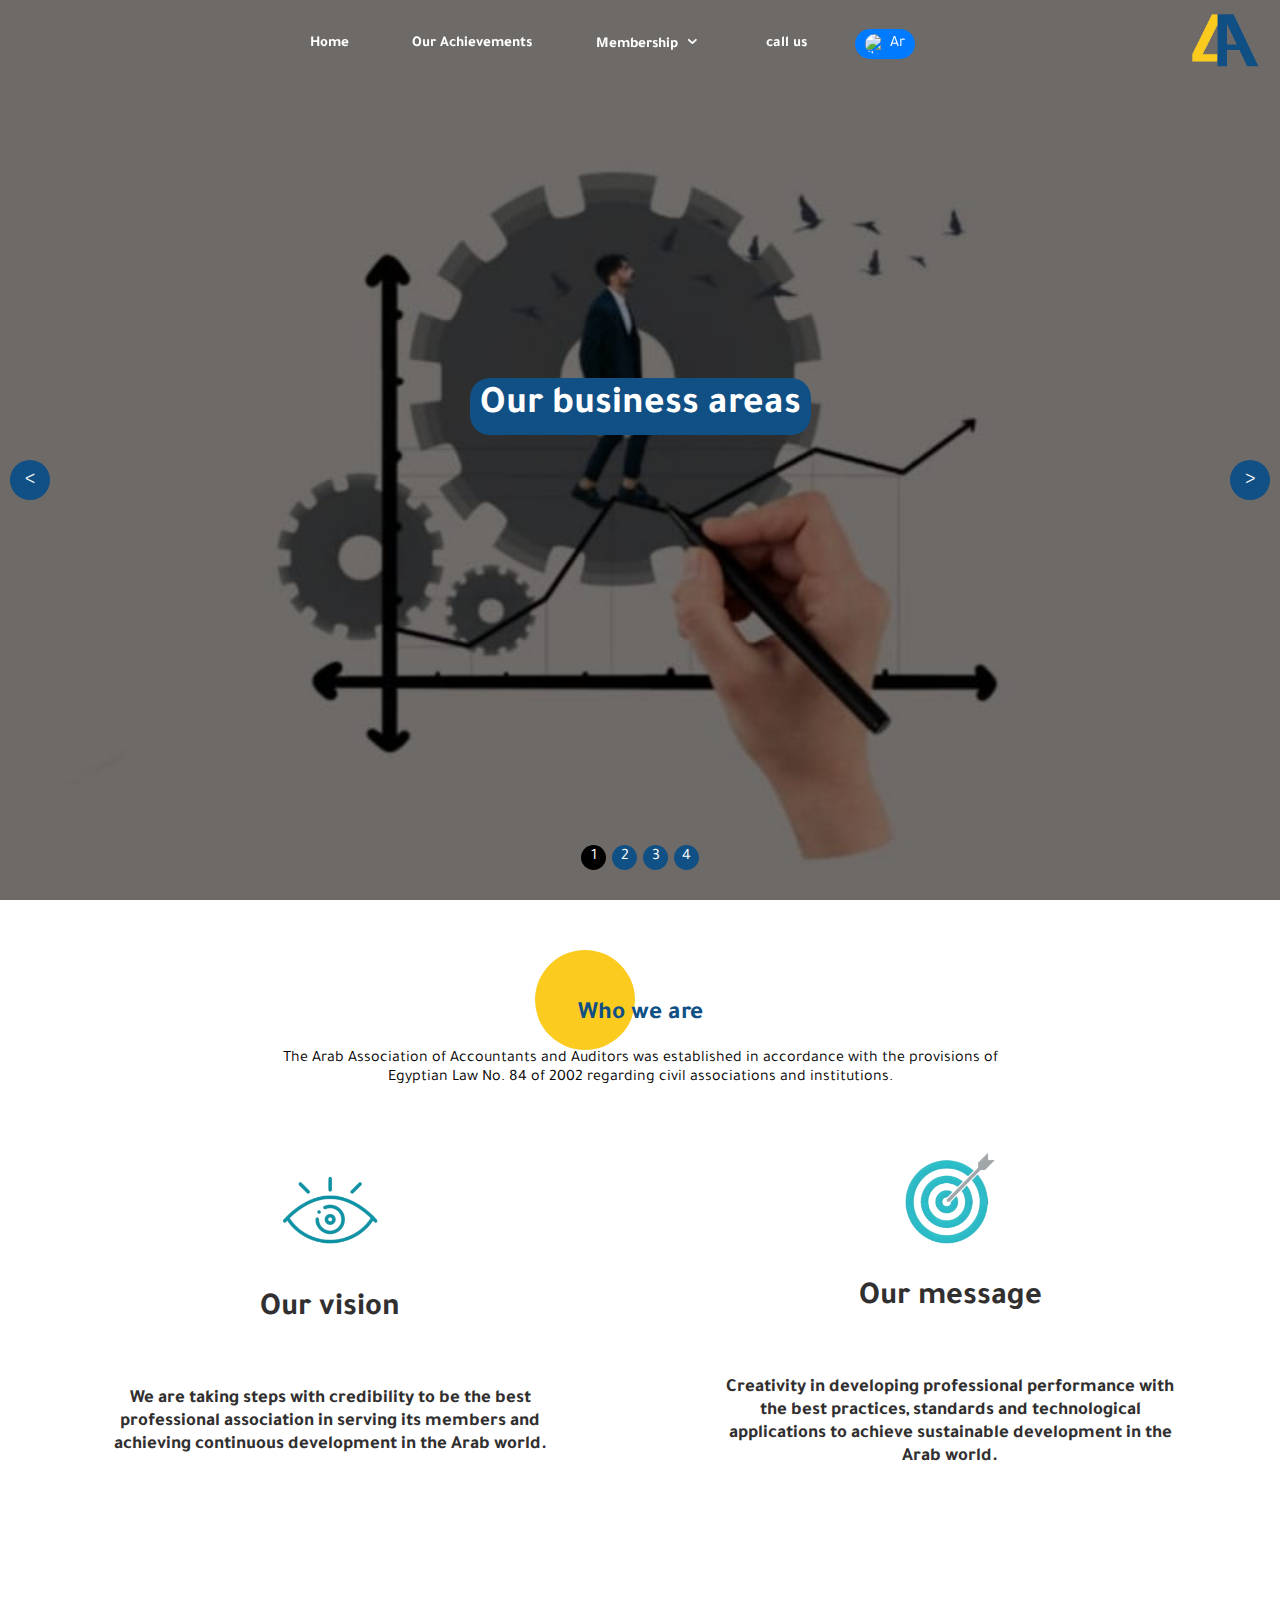
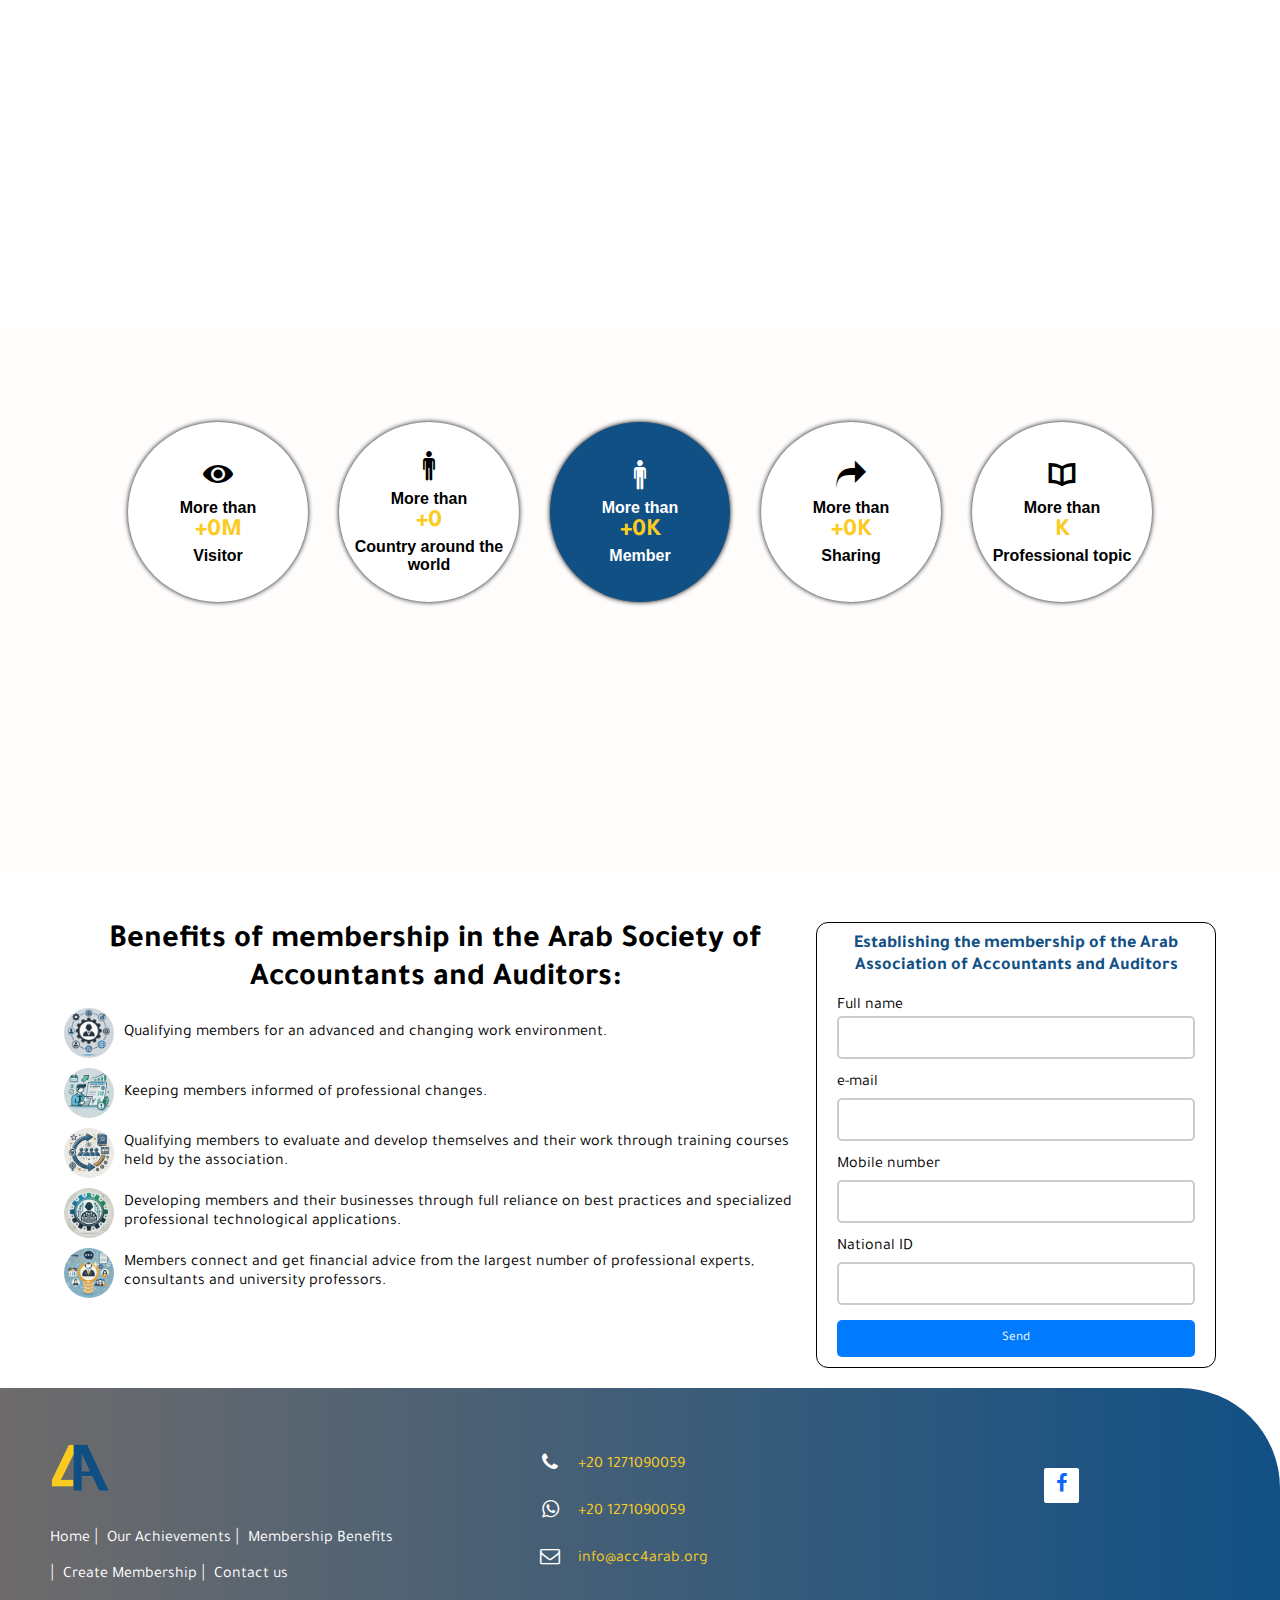
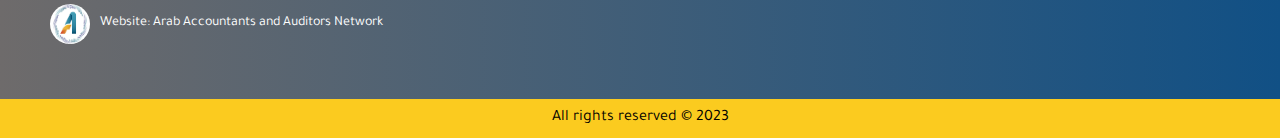
==== commit c06a6c49: "Update index.html" ====
--- a/index.html
+++ b/index.html
@@ -4,6 +4,7 @@
 <head>
     <meta name="viewport" content="width=device-width, initial-scale=1">
     <link rel="stylesheet" type="text/css" href="style-ar&en.css">
+    <link rel="stylesheet" href="style-en.css">
     <title>جمعية المحاسبين والمراجعين العرب</title>
     <link rel="shortcut icon" href="images/Association of Arab Accountants and Auditors.png" type="image/x-icon">
     <link rel="stylesheet" href="icons/css/fontello.css">
@@ -23,24 +24,46 @@
         <nav class="screen-big">
             <ul class="screen-big-none">
                 <li>
-                    <a href="index-en.html">
+                    <a href="index-ar.html">
                         <button class="language-switcher" onclick="toggleLanguage()" id="languageSwitcher">
-                            <img src="https://upload.wikimedia.org/wikipedia/en/a/a4/Flag_of_the_United_States.svg"
+                            <img src="https://upload.wikimedia.org/wikipedia/commons/0/0d/Flag_of_Saudi_Arabia.svg"
                                 id="flag" alt="flag">
-                            <span id="language-text">En</span>
+                            <span id="language-text">Ar</span>
                         </button>
                     </a>
                 </li>
-                <li><a href="#footer-distributed">اتصل بنا</a></li>
+                <li>
+                    <a href="#footer-distributed">
+                        call us
+                    </a>
+                </li>
                 <li class="dropdown">
-                    <a href="#" class="dropbtn">عضوية<i class="icon-down-open-1 dropbtn"></i></a>
+                    <a href="#" class="dropbtn">
+                        Membership
+                        <i class="icon-down-open-1 dropbtn"></i></a>
                     <ul class="dropdown-content">
-                        <li><a href="#text-benefit">مميزات العضوية</a></li>
-                        <li><a href="#nameForm">إنشاء عضوية</a></li>
+                        <li>
+                            <a href="#text-benefit">
+                                Membership Benefits
+                            </a>
+                        </li>
+                        <li>
+                            <a href="#nameForm">
+                                Create Membership
+                            </a>
+                        </li>
                     </ul>
                 </li>
-                <li><a href="#parallax-1">إنجازاتنا</a></li>
-                <li><a href="index-ar.html">الرئيسية</a></li>
+                <li>
+                    <a href="#parallax-1">
+                        Our Achievements
+                    </a>
+                </li>
+                <li>
+                    <a href="index-en.html">
+                        Home
+                    </a>
+                </li>
             </ul>
         </nav>
         <a href="#"><img class="logo" src="images/Association of Arab Accountants and Auditors.png" alt="logo"></a>
@@ -52,16 +75,26 @@
                     <img src="images/Association of Arab Accountants and Auditors.png" class="logo-screen-small">
                 </article>
                 <article class="choice-in-menu">
-                    <a href="index-ar.html">الرئيسية</a>
-                    <a href="#parallax-1">إنجازاتنا</a>
-                    <a href="#text-benefit">مميزات العضوية</a>
-                    <a href="#nameForm">إنشاء عضوية</a>
-                    <a class="contect-in-menu" href="#footer-distributed">اتصل بنا</a>
                     <a href="index-en.html">
+                        Home
+                    </a>
+                    <a href="#parallax-1">
+                        Our Achievements
+                    </a>
+                    <a href="#text-benefit">
+                        Membership Benefits
+                    </a>
+                    <a href="#nameForm">
+                        Create Membership
+                    </a>
+                    <a class="contect-in-menu" href="#footer-distributed">
+                        call us
+                    </a>
+                    <a href="index-ar.html">
                         <button class="language-switcher" onclick="toggleLanguage()" id="languageSwitcher">
-                            <img src="https://upload.wikimedia.org/wikipedia/en/a/a4/Flag_of_the_United_States.svg"
+                            <img src="https://upload.wikimedia.org/wikipedia/commons/0/0d/Flag_of_Saudi_Arabia.svg"
                                 id="flag" alt="flag">
-                            <span id="language-text">En</span>
+                            <span id="language-text">Ar</span>
                         </button>
                     </a>
                 </article>
@@ -91,10 +124,10 @@
                 <article class="container">
                     <article class="caption">
                         <h1>
-                            مجالات اعمالنا
+                            Our business areas
                         </h1>
                         <p>
-                            التدريب والتطور المهني المستمر والتوظيف
+                            Training, Continuing Professional Development and Employment
                         </p>
                     </article>
                 </article>
@@ -103,10 +136,10 @@
                 <article class="container">
                     <article class="caption">
                         <h1>
-                            مجالات اعمالنا
+                            Our business areas
                         </h1>
                         <p>
-                            شهادات مهنية متخصصه للمحاسبين والمراجعين
+                            Professional Certificates for Accountants and Auditors
                         </p>
                     </article>
                 </article>
@@ -115,10 +148,10 @@
                 <article class="container">
                     <article class="caption">
                         <h1>
-                            مجالات اعمالنا
+                            Our business areas
                         </h1>
                         <p>
-                            تقنية المعلومات
+                            Information Technology
                         </p>
                     </article>
                 </article>
@@ -127,10 +160,10 @@
                 <article class="container">
                     <article class="caption">
                         <h1>
-                            مجالات اعمالنا
+                            Our business areas
                         </h1>
                         <p>
-                            الاستشارات
+                            Consultations
                         </p>
                     </article>
                 </article>
@@ -159,30 +192,38 @@
     <article class="our-about">
         <article class="color-paint"></article>
         <h1>
-            من نحن
+            Who we are
         </h1>
         <p>
-            تأسست جمعية المحاسبين والمراجعين العرب طبقاً لأحكام القانون المصري رقم 84 لسنة 2002 م بشأن
-            الجمعيات والمؤسسات الأهلية.
+            The Arab Association of Accountants and Auditors was established in accordance with the provisions of
+            Egyptian Law No. 84 of 2002 regarding civil associations and institutions.
         </p>
     </article>
     <!-- End Our about -->
 
     <!-- Start cards2-->
     <section class="cards2">
+        <article class="resaltna">
+            <img src="images/رسالتنا.png" alt="">
+            <h1>
+                Our message
+            </h1>
+            <span class="style-horizon"></span>
+            <h3 dir="ltr">
+                Creativity in developing professional performance with the best practices, standards and technological
+                applications to achieve sustainable development in the Arab world.
+            </h3>
+        </article>
+
         <article class="roqiatna">
             <img src="images/رؤيتنا.png" alt="">
-            <h1>رؤيتنا</h1>
+            <h1>
+                Our vision
+            </h1>
             <span class="style-horizon"></span>
-            <h3 dir="rtl">نخطو بمصداقية لنكون أفضل جمعية مهنية في خدمة أعضائها وتحقيق التنمية المستمرة في الوطن العربي.
-            </h3>
-        </article>
-        <article class="resaltna">
-            <img src="images/رسالتنا.png" alt="">
-            <h1>رسالتنا</h1>
-            <span class="style-horizon"></span>
-            <h3 dir="rtl">الإبداع في تطوير الأداء المهني بأفضل الممارسات والمعايير والتطبيقات التكنولوجية لتحقيق التنمية
-                المستدامة عربياً.
+            <h3 dir="ltr">
+                We are taking steps with credibility to be the best professional association in serving its members and
+                achieving continuous development in the Arab world.
             </h3>
         </article>
     </section>
@@ -191,7 +232,9 @@
     <!-- Start Achievements -->
     <section class="parallax-1" id="parallax-1">
         <article class="parallax-inner">
-            <h1 class="our-achevements">إنجازاتنا</h1>
+            <h1 class="our-achevements">
+                Our Achievements
+            </h1>
         </article>
     </section>
 
@@ -200,12 +243,11 @@
             <section class="our-achievements" id="achievement">
                 <article class="achievements" id="achievements">
                     <p class="achievement">
-                        1- في 2005م إنشاء وإدارة
+                        1- In 2005, establishment and management
                         <a href="https://www.acc4arab.com/">
-                            موقع شبكة المحاسبين العرب
-                            www.acc4arab.com
+                            Arab Accountants Network website www.acc4arab.com
                         </a>
-                        حيث يضم
+                        Where it includes
                     </p>
 
                     <!-- Start counter-wrapper -->
@@ -213,18 +255,18 @@
                 <article class=" counter hover-item">
                         <i class="icon-eye-6"></i>
                         <p>
-                            أكثر من
+                            More than
                         </p>
 
                         <article class="number-of-counter">
+                            <h1 class="count" data-target="15">0+</h1>
                             <span class="number-write">
-                                مليون
+                                M
                             </span>
-                            <h1 class="count" data-target="15">0+</h1>
                         </article>
 
                         <p>
-                            زائر
+                            Visitor
                         </p>
                 </article>
 
@@ -233,7 +275,7 @@
                 <article class="counter hover-item">
                     <i class="icon-person"></i>
                     <p>
-                        أكثر من
+                        More than
                     </p>
 
                     <article class="number-of-counter">
@@ -241,7 +283,7 @@
                     </article>
 
                     <p>
-                        دولة حول العالم
+                        Country around the world
                     </p>
                 </article>
 
@@ -251,18 +293,19 @@
                 <article class="counter hover-item default-hover">
                     <i class="icon-person"></i>
                     <p>
-                        أكثر من
+                        More than
                     </p>
 
                     <article class="number-of-counter">
+
+                        <h1 class="count" data-target="184">0+</h1>
                         <span class="number-write">
-                            ألف
+                            K
                         </span>
-                        <h1 class="count" data-target="184">0+</h1>
-                    </article>
-
-                    <p>
-                        عضو
+                    </article>
+
+                    <p>
+                        Member
                     </p>
                 </article>
 
@@ -271,18 +314,19 @@
                 <article class="counter hover-item">
                     <i class="icon-share-3"></i>
                     <p>
-                        أكثر من
+                        More than
                     </p>
 
                     <article class="number-of-counter">
+                        <h1 class="count" data-target="139">0+</h1>
                         <span class="number-write">
-                            ألف
+                            K
                         </span>
-                        <h1 class="count" data-target="139">0+</h1>
-                    </article>
-
-                    <p>
-                        مشاركة
+
+                    </article>
+
+                    <p>
+                        Sharing
                     </p>
                 </article>
 
@@ -290,18 +334,18 @@
                 <article class="counter hover-item">
                     <i class=" icon-book-open-1"></i>
                     <p>
-                        أكثر من
+                        More than
                     </p>
 
                     <article class="number-of-counter">
+                        <h1 class="count" data-target="53"></h1>
                         <span class="number-write">
-                            ألف
+                            K
                         </span>
-                        <h1 class="count" data-target="53"></h1>
-                    </article>
-
-                    <p>
-                        موضوع مهني
+                    </article>
+
+                    <p>
+                        Professional topic
                     </p>
                 </article>
 
@@ -309,19 +353,20 @@
             <!-- End counter-wrapper -->
 
             <p class="achievement">
-                2- برنامج الكتروني لإدارة ومتابعة الإداء بمكاتب المحاسبة والمراجعة.
+                2- An electronic program for managing and monitoring performance in accounting and auditing offices.
             </p>
             <p class="achievement">
-                3- برنامج الكتروني لإدارة ومتابعة الإداء بالجمعيات والمؤسسات المهنية.
+                3- An electronic program for managing and monitoring performance in professional associations and
+                institutions.
             </p>
             <p class="achievement">
-                4- برنامج الكتروني لإدارة التدريب والتطوير المهني.
+                4- An electronic program for managing training and professional development.
             </p>
             <p class="achievement">
-                5- تصميم العديد من المواقع الالكترونية في مصر والإمارات.
+                5- Designing many websites in Egypt and the Emirates.
             </p>
             <p class="achievement">
-                6- تنفيذ العديد من برامج تدريبية مهنية.
+                6- Implementing many professional training programs.
             </p>
         </article>
     </section>
@@ -333,52 +378,63 @@
     <section class="benefit-of-id" id="">
         <article class="text-benefit" id="text-benefit">
             <h1>
-                فوائد عضوية جمعية المحاسبين والمراجعين العرب:
+                Benefits of membership in the Arab Society of Accountants and Auditors:
             </h1>
             <p>
-                <img src="images/photo-benefit-1.jpg" alt="" srcset="">تأهيل الأعضاء لبيئة عمل متطورة
-                ومتغيره.
+                <img src="images/photo-benefit-1.jpg" alt="" srcset="">
+                Qualifying members for an advanced and changing work environment.
             </p>
             <p>
-                <img src="images/photo-benefit-2.jpg" alt=""> اطلاع الأعضاء على التغييرات المهنية أولا بأول.
+                <img src="images/photo-benefit-2.jpg" alt="">
+                Keeping members informed of professional changes.
             </p>
             <p>
-                <img src="images/photo-benefit-3.jpg" alt="" srcset=""> تأهيل الأعضاء لتقييم وتطوير ذاتهم واعمالهم من
-                خلال الدورات
-                التدريبية التي تعقدها الجمعية.
+                <img src="images/photo-benefit-3.jpg" alt="" srcset="">
+                Qualifying members to evaluate and develop themselves and their work through training courses held by
+                the association.
             </p>
             <p>
-                <img src="images/photo-benefit-4.jpg" alt="" srcset=""> تطوير الأعضاء وأعمالهم من خلال الاعتماد الكامل
-                على أفضل الممارسات والتطبيقات التكنولوجية المهنية
-                المتخصصة.
+                <img src="images/photo-benefit-4.jpg" alt="" srcset="">
+                Developing members and their businesses through full reliance on best practices and specialized
+                professional technological applications.
             </p>
             <p>
-                <img src="images/photo-benefit-5.jpg" alt="" srcset=""> تواصل الأعضاء والحصول على الاستشارات المالية من
-                أكبر عدد من الخبراء المهنيين والاستشاريين وأساتذة
-                الجامعات.
+                <img src="images/photo-benefit-5.jpg" alt="" srcset="">
+                Members connect and get financial advice from the largest number of professional experts, consultants
+                and university professors.
             </p>
         </article>
         <form class="form-create-member" id="nameForm">
             <p>
-                إنشاء عضوية جمعية المحاسبين والمراجعين العرب
-            </p>
-
-            <label class="User-Name" for="name">الأسم بالكامل</label>
+                Establishing the membership of the Arab Association of Accountants and Auditors
+            </p>
+
+            <label class="User-Name" for="name">
+                Full name
+            </label>
             <input class="user-name" type="text" id="name" required>
             <article id="nameError" class="error"></article>
 
-            <label class="Email" for="email">البريد الإلكتروني</label>
+            <label class="Email" for="email">
+                e-mail
+            </label>
             <input class="email" type="email" id="email" required>
 
-            <label class="Phone-Number" for="phone">رقم الموبايل</label>
+            <label class="Phone-Number" for="phone">
+                Mobile number
+            </label>
             <input class="phone-number" type="text" id="phone" maxlength="11" required>
             <article id="phoneError" class="error"></article>
 
-            <label class="NationalId" for="nationalId">الرقم القومي</label>
+            <label class="NationalId" for="nationalId">
+                National ID
+            </label>
             <input class="nationalId" type="text" id="nationalId" maxlength="14" required>
             <article id="nationalIdError" class="error"></article>
 
-            <button class="submit" type="submit">إرسال</button>
+            <button class="submit" type="submit">
+                Send
+            </button>
         </form>
     </section>
     <!-- End -->
@@ -391,26 +447,28 @@
                 <img class="logo-footer" src="images/Association of Arab Accountants and Auditors.png" alt="" srcset="">
                 <p class="footer-links">
                     <a href="#" class="link-1">
-                        الرئيسية
+                        Home
                     </a>
                     <a href="#">
-                        إنجازتنا
+                        Our Achievements
                     </a>
                     <a href="#">
-                        مميزات العضوية
+                        Membership Benefits
                     </a>
 
                     <a href="#">
-                        إنشاء عضوية
+                        Create Membership
                     </a>
 
                     <a href="#">
-                        اتصل بنا
+                        Contact us
                     </a>
                 </p>
                 <a href="https://www.acc4arab.com/" class="footer-company-name">
                     <img src="images/Acc4arab_logo.png" alt="" srcset="">
-                    <p>موقع: شبكة المحاسبين والمراجعين العرب</p>
+                    <p>
+                        Website: Arab Accountants and Auditors Network
+                    </p>
                 </a>
             </article>
             <article class="footer-center">
@@ -434,19 +492,18 @@
                 </article>
             </article>
             <article class="footer-right">
+
                 <article class="footer-icons">
                     <a href="https://www.facebook.com/acc4arab.org?mibextid=ZbWKwL"><i class="icon-facebook"></i></a>
                 </article>
             </article>
         </article>
         <article class="footer-bottom">
-            جميع الحقوق محفوظة © 2023
+            All rights reserved © 2023
         </article>
     </footer>
     <!-- End Footeer -->
-
     <script src="script.js"></script>
-
 </body>
 
 </html>
--- a/style-ar&en.css
+++ b/style-ar&en.css
@@ -105,13 +105,13 @@
 	position: absolute;
 	/* لجعلها تظهر تحت العنصر الرئيسي */
 	left: -60px;
-	top: 100%;
+	top: 34px;
 	/* تظهر تحت العنصر الرئيسي */
 	background-color: rgb(255, 255, 255);
 	box-shadow: 0px 8px 16px 0px rgba(0, 0, 0, 0.2);
 	z-index: 1;
 	margin-top: 26px;
-	width: 200px;
+	width: 220px;
 	border-radius: 0 0 12px 12px;
 }
 
@@ -1233,18 +1233,15 @@
 }
 
 .footer-center article a i.icon-whatsapp {
-	color: #19a607;
-	background-color: #ffffff;
+	color: #ffffff;
 }
 
 .footer-center article a i.icon-phone {
-	color: #bc0419;
-	background-color: #ffffff;
+	color: #ffffff;
 }
 
 .footer-center article a i.icon-mail {
-	color: #000000;
-	background-color: #ffffff;
+	color: #ffffff;
 }
 
 .footer-top .footer-icons a {
@@ -1317,4 +1314,4 @@
 	}
 }
 
-/* End Footer */+/* End Footer */
--- a/style-en.css
+++ b/style-en.css
@@ -0,0 +1,111 @@
+header {
+    flex-direction: row;
+}
+
+@media(max-width: 1177px) {
+    header nav.screen-big {
+        width: 60%;
+
+    }
+}
+
+@media(max-width: 1015px) {
+    header nav.screen-big {
+        width: 65%;
+
+    }
+}
+
+@media(max-width: 952px) {
+    header nav.screen-big {
+        width: 75%;
+
+    }
+}
+
+@media(max-width: 851px) {
+    header nav.screen-big {
+        width: 80%;
+
+    }
+}
+
+@media(max-width: 810px) {
+    header nav.screen-big {
+        width: 86%;
+
+    }
+}
+
+@media(max-width: 598px) {
+    .parallax-inner h1.our-achevements {
+        font-size: 60px;
+    }
+}
+
+@media(max-width: 378px) {
+    .parallax-inner h1.our-achevements {
+        font-size: 45px;
+    }
+}
+
+.menu-content {
+    left: -309px;
+    transition: left 0.3s ease-in-out;
+}
+
+.menu-content.active {
+    left: 0;
+    /* تظهر القائمة عند الضغط */
+}
+
+.icon-cancel {
+    left: 10px;
+}
+
+header nav.screen-big ul {
+    flex-direction: row-reverse;
+}
+
+nav.screen-big ul li ul li a {
+    direction: ltr;
+}
+
+article.our-about {
+    width: 60%;
+}
+
+article.our-about article.color-paint {
+    margin-left: -170px;
+    margin-bottom: -70px;
+}
+
+article.our-about p {
+    direction: ltr;
+}
+
+section.counter-wrapper {
+    direction: ltr;
+    display: flex;
+}
+
+section.our-achievements {
+    direction: ltr;
+
+}
+
+.number-of-counter {
+    gap: 0px;
+}
+
+section.benefit-of-id {
+    direction: ltr;
+}
+
+.footer-top {
+    direction: ltr;
+    text-align: left;
+    background: linear-gradient(to right, rgb(110, 107, 107), #115085);
+}
+
+.footer-top {}
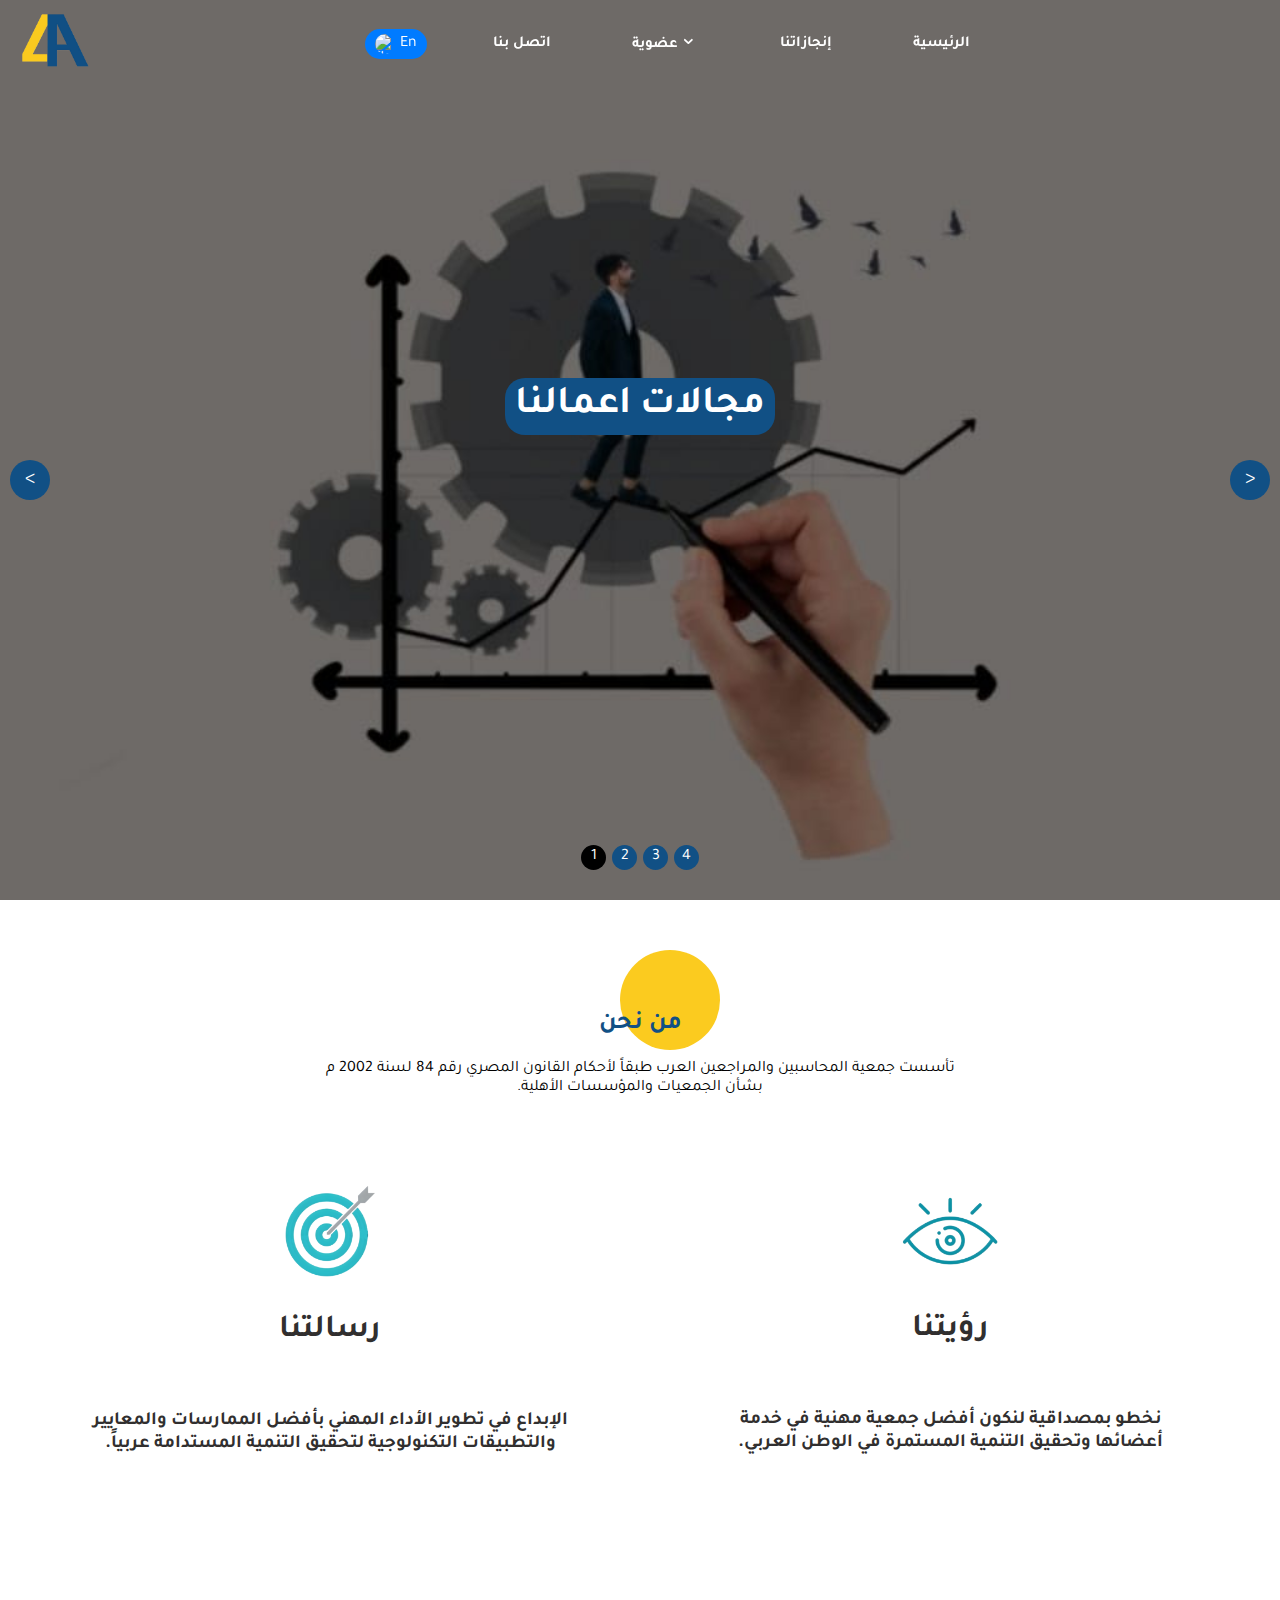
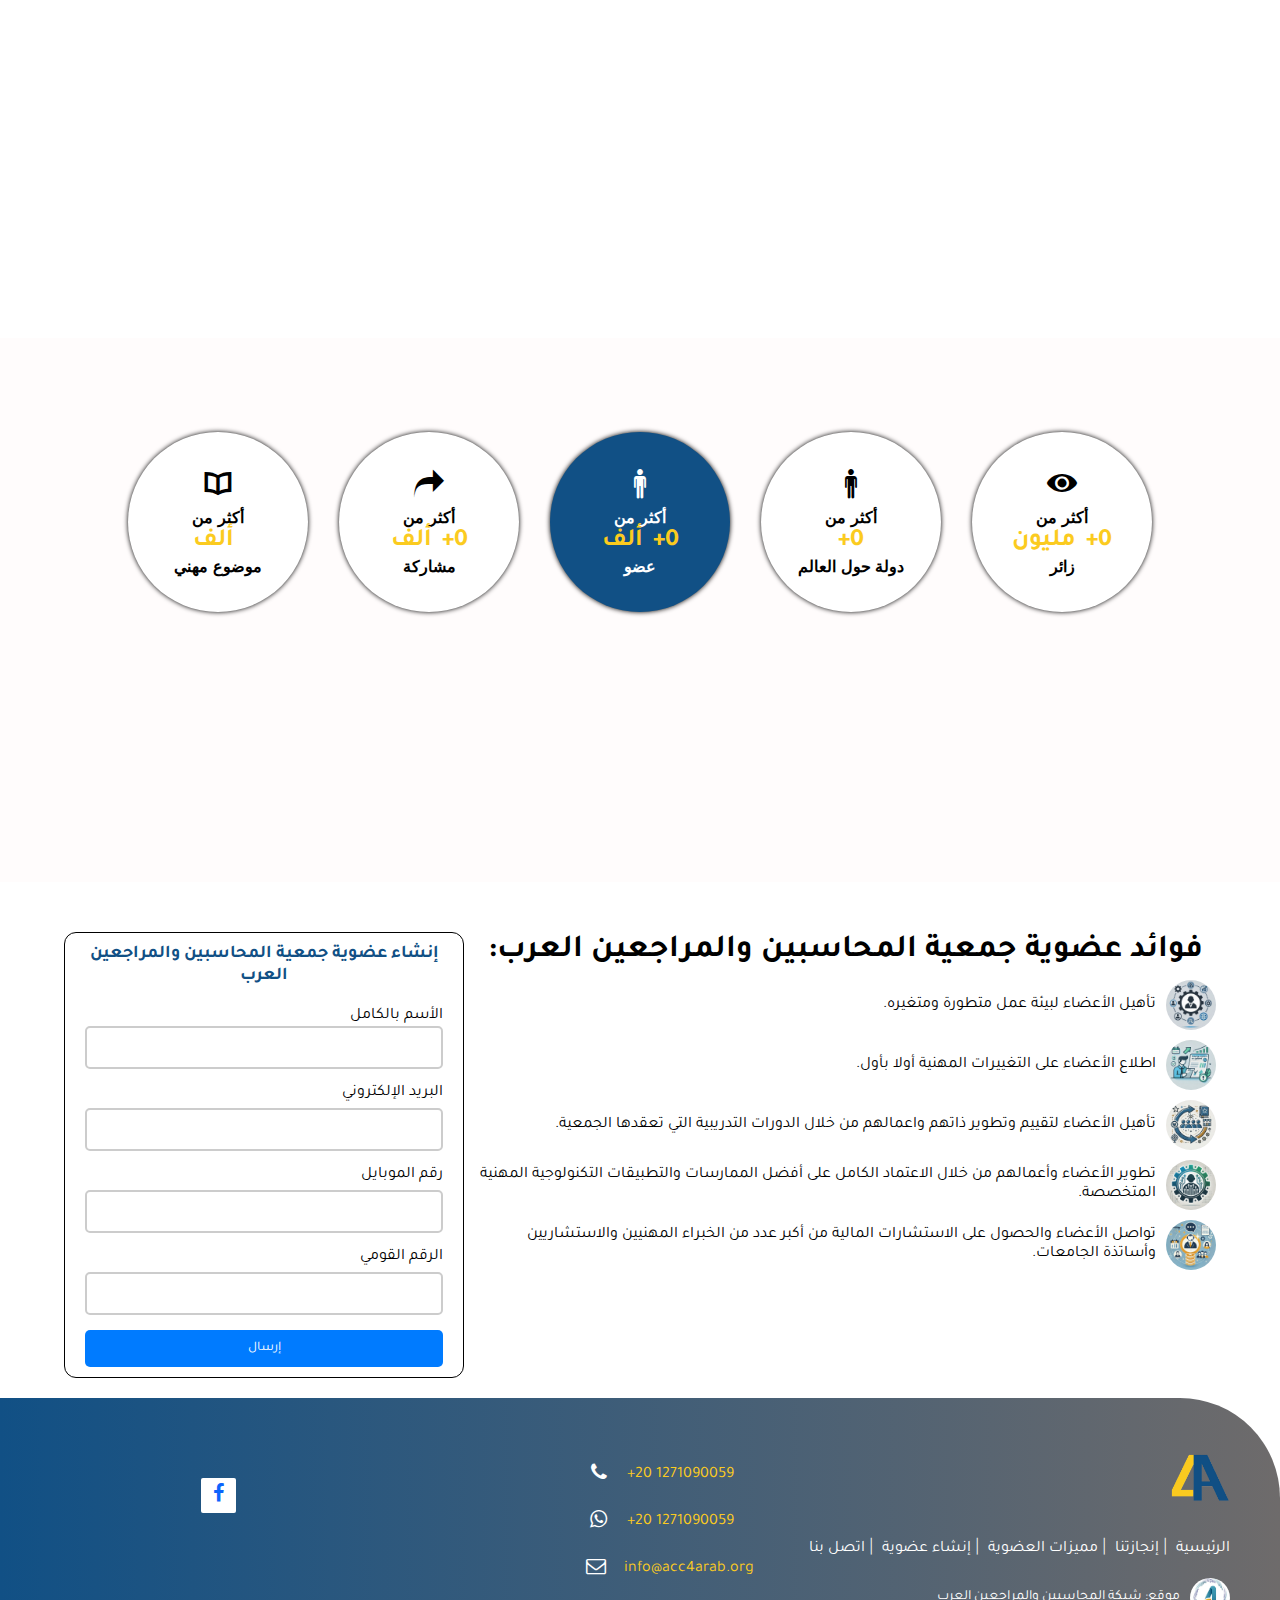
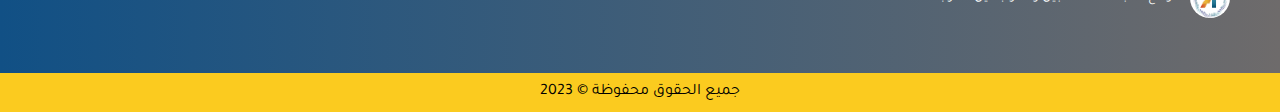
==== commit bd70d251: "Update index.html" ====
--- a/index.html
+++ b/index.html
@@ -4,7 +4,6 @@
 <head>
     <meta name="viewport" content="width=device-width, initial-scale=1">
     <link rel="stylesheet" type="text/css" href="style-ar&en.css">
-    <link rel="stylesheet" href="style-en.css">
     <title>جمعية المحاسبين والمراجعين العرب</title>
     <link rel="shortcut icon" href="images/Association of Arab Accountants and Auditors.png" type="image/x-icon">
     <link rel="stylesheet" href="icons/css/fontello.css">
@@ -24,46 +23,24 @@
         <nav class="screen-big">
             <ul class="screen-big-none">
                 <li>
-                    <a href="index-ar.html">
+                    <a href="index-en.html">
                         <button class="language-switcher" onclick="toggleLanguage()" id="languageSwitcher">
-                            <img src="https://upload.wikimedia.org/wikipedia/commons/0/0d/Flag_of_Saudi_Arabia.svg"
+                            <img src="https://upload.wikimedia.org/wikipedia/en/a/a4/Flag_of_the_United_States.svg"
                                 id="flag" alt="flag">
-                            <span id="language-text">Ar</span>
+                            <span id="language-text">En</span>
                         </button>
                     </a>
                 </li>
-                <li>
-                    <a href="#footer-distributed">
-                        call us
-                    </a>
-                </li>
+                <li><a href="#footer-distributed">اتصل بنا</a></li>
                 <li class="dropdown">
-                    <a href="#" class="dropbtn">
-                        Membership
-                        <i class="icon-down-open-1 dropbtn"></i></a>
+                    <a href="#" class="dropbtn">عضوية<i class="icon-down-open-1 dropbtn"></i></a>
                     <ul class="dropdown-content">
-                        <li>
-                            <a href="#text-benefit">
-                                Membership Benefits
-                            </a>
-                        </li>
-                        <li>
-                            <a href="#nameForm">
-                                Create Membership
-                            </a>
-                        </li>
+                        <li><a href="#text-benefit">مميزات العضوية</a></li>
+                        <li><a href="#nameForm">إنشاء عضوية</a></li>
                     </ul>
                 </li>
-                <li>
-                    <a href="#parallax-1">
-                        Our Achievements
-                    </a>
-                </li>
-                <li>
-                    <a href="index-en.html">
-                        Home
-                    </a>
-                </li>
+                <li><a href="#parallax-1">إنجازاتنا</a></li>
+                <li><a href="index-ar.html">الرئيسية</a></li>
             </ul>
         </nav>
         <a href="#"><img class="logo" src="images/Association of Arab Accountants and Auditors.png" alt="logo"></a>
@@ -75,26 +52,16 @@
                     <img src="images/Association of Arab Accountants and Auditors.png" class="logo-screen-small">
                 </article>
                 <article class="choice-in-menu">
+                    <a href="index-ar.html">الرئيسية</a>
+                    <a href="#parallax-1">إنجازاتنا</a>
+                    <a href="#text-benefit">مميزات العضوية</a>
+                    <a href="#nameForm">إنشاء عضوية</a>
+                    <a class="contect-in-menu" href="#footer-distributed">اتصل بنا</a>
                     <a href="index-en.html">
-                        Home
-                    </a>
-                    <a href="#parallax-1">
-                        Our Achievements
-                    </a>
-                    <a href="#text-benefit">
-                        Membership Benefits
-                    </a>
-                    <a href="#nameForm">
-                        Create Membership
-                    </a>
-                    <a class="contect-in-menu" href="#footer-distributed">
-                        call us
-                    </a>
-                    <a href="index-ar.html">
                         <button class="language-switcher" onclick="toggleLanguage()" id="languageSwitcher">
-                            <img src="https://upload.wikimedia.org/wikipedia/commons/0/0d/Flag_of_Saudi_Arabia.svg"
+                            <img src="https://upload.wikimedia.org/wikipedia/en/a/a4/Flag_of_the_United_States.svg"
                                 id="flag" alt="flag">
-                            <span id="language-text">Ar</span>
+                            <span id="language-text">En</span>
                         </button>
                     </a>
                 </article>
@@ -124,10 +91,10 @@
                 <article class="container">
                     <article class="caption">
                         <h1>
-                            Our business areas
+                            مجالات اعمالنا
                         </h1>
                         <p>
-                            Training, Continuing Professional Development and Employment
+                            التدريب والتطور المهني المستمر والتوظيف
                         </p>
                     </article>
                 </article>
@@ -136,10 +103,10 @@
                 <article class="container">
                     <article class="caption">
                         <h1>
-                            Our business areas
+                            مجالات اعمالنا
                         </h1>
                         <p>
-                            Professional Certificates for Accountants and Auditors
+                            شهادات مهنية متخصصه للمحاسبين والمراجعين
                         </p>
                     </article>
                 </article>
@@ -148,10 +115,10 @@
                 <article class="container">
                     <article class="caption">
                         <h1>
-                            Our business areas
+                            مجالات اعمالنا
                         </h1>
                         <p>
-                            Information Technology
+                            تقنية المعلومات
                         </p>
                     </article>
                 </article>
@@ -160,10 +127,10 @@
                 <article class="container">
                     <article class="caption">
                         <h1>
-                            Our business areas
+                            مجالات اعمالنا
                         </h1>
                         <p>
-                            Consultations
+                            الاستشارات
                         </p>
                     </article>
                 </article>
@@ -192,38 +159,30 @@
     <article class="our-about">
         <article class="color-paint"></article>
         <h1>
-            Who we are
+            من نحن
         </h1>
         <p>
-            The Arab Association of Accountants and Auditors was established in accordance with the provisions of
-            Egyptian Law No. 84 of 2002 regarding civil associations and institutions.
+            تأسست جمعية المحاسبين والمراجعين العرب طبقاً لأحكام القانون المصري رقم 84 لسنة 2002 م بشأن
+            الجمعيات والمؤسسات الأهلية.
         </p>
     </article>
     <!-- End Our about -->
 
     <!-- Start cards2-->
     <section class="cards2">
+        <article class="roqiatna">
+            <img src="images/رؤيتنا.png" alt="">
+            <h1>رؤيتنا</h1>
+            <span class="style-horizon"></span>
+            <h3 dir="rtl">نخطو بمصداقية لنكون أفضل جمعية مهنية في خدمة أعضائها وتحقيق التنمية المستمرة في الوطن العربي.
+            </h3>
+        </article>
         <article class="resaltna">
             <img src="images/رسالتنا.png" alt="">
-            <h1>
-                Our message
-            </h1>
+            <h1>رسالتنا</h1>
             <span class="style-horizon"></span>
-            <h3 dir="ltr">
-                Creativity in developing professional performance with the best practices, standards and technological
-                applications to achieve sustainable development in the Arab world.
-            </h3>
-        </article>
-
-        <article class="roqiatna">
-            <img src="images/رؤيتنا.png" alt="">
-            <h1>
-                Our vision
-            </h1>
-            <span class="style-horizon"></span>
-            <h3 dir="ltr">
-                We are taking steps with credibility to be the best professional association in serving its members and
-                achieving continuous development in the Arab world.
+            <h3 dir="rtl">الإبداع في تطوير الأداء المهني بأفضل الممارسات والمعايير والتطبيقات التكنولوجية لتحقيق التنمية
+                المستدامة عربياً.
             </h3>
         </article>
     </section>
@@ -232,9 +191,7 @@
     <!-- Start Achievements -->
     <section class="parallax-1" id="parallax-1">
         <article class="parallax-inner">
-            <h1 class="our-achevements">
-                Our Achievements
-            </h1>
+            <h1 class="our-achevements">إنجازاتنا</h1>
         </article>
     </section>
 
@@ -243,11 +200,12 @@
             <section class="our-achievements" id="achievement">
                 <article class="achievements" id="achievements">
                     <p class="achievement">
-                        1- In 2005, establishment and management
+                        1- في 2005م إنشاء وإدارة
                         <a href="https://www.acc4arab.com/">
-                            Arab Accountants Network website www.acc4arab.com
+                            موقع شبكة المحاسبين العرب
+                            www.acc4arab.com
                         </a>
-                        Where it includes
+                        حيث يضم
                     </p>
 
                     <!-- Start counter-wrapper -->
@@ -255,18 +213,18 @@
                 <article class=" counter hover-item">
                         <i class="icon-eye-6"></i>
                         <p>
-                            More than
+                            أكثر من
                         </p>
 
                         <article class="number-of-counter">
+                            <span class="number-write">
+                                مليون
+                            </span>
                             <h1 class="count" data-target="15">0+</h1>
-                            <span class="number-write">
-                                M
-                            </span>
                         </article>
 
                         <p>
-                            Visitor
+                            زائر
                         </p>
                 </article>
 
@@ -275,7 +233,7 @@
                 <article class="counter hover-item">
                     <i class="icon-person"></i>
                     <p>
-                        More than
+                        أكثر من
                     </p>
 
                     <article class="number-of-counter">
@@ -283,7 +241,7 @@
                     </article>
 
                     <p>
-                        Country around the world
+                        دولة حول العالم
                     </p>
                 </article>
 
@@ -293,19 +251,18 @@
                 <article class="counter hover-item default-hover">
                     <i class="icon-person"></i>
                     <p>
-                        More than
+                        أكثر من
                     </p>
 
                     <article class="number-of-counter">
-
+                        <span class="number-write">
+                            ألف
+                        </span>
                         <h1 class="count" data-target="184">0+</h1>
-                        <span class="number-write">
-                            K
-                        </span>
-                    </article>
-
-                    <p>
-                        Member
+                    </article>
+
+                    <p>
+                        عضو
                     </p>
                 </article>
 
@@ -314,19 +271,18 @@
                 <article class="counter hover-item">
                     <i class="icon-share-3"></i>
                     <p>
-                        More than
+                        أكثر من
                     </p>
 
                     <article class="number-of-counter">
+                        <span class="number-write">
+                            ألف
+                        </span>
                         <h1 class="count" data-target="139">0+</h1>
-                        <span class="number-write">
-                            K
-                        </span>
-
-                    </article>
-
-                    <p>
-                        Sharing
+                    </article>
+
+                    <p>
+                        مشاركة
                     </p>
                 </article>
 
@@ -334,18 +290,18 @@
                 <article class="counter hover-item">
                     <i class=" icon-book-open-1"></i>
                     <p>
-                        More than
+                        أكثر من
                     </p>
 
                     <article class="number-of-counter">
+                        <span class="number-write">
+                            ألف
+                        </span>
                         <h1 class="count" data-target="53"></h1>
-                        <span class="number-write">
-                            K
-                        </span>
-                    </article>
-
-                    <p>
-                        Professional topic
+                    </article>
+
+                    <p>
+                        موضوع مهني
                     </p>
                 </article>
 
@@ -353,20 +309,19 @@
             <!-- End counter-wrapper -->
 
             <p class="achievement">
-                2- An electronic program for managing and monitoring performance in accounting and auditing offices.
+                2- برنامج الكتروني لإدارة ومتابعة الإداء بمكاتب المحاسبة والمراجعة.
             </p>
             <p class="achievement">
-                3- An electronic program for managing and monitoring performance in professional associations and
-                institutions.
+                3- برنامج الكتروني لإدارة ومتابعة الإداء بالجمعيات والمؤسسات المهنية.
             </p>
             <p class="achievement">
-                4- An electronic program for managing training and professional development.
+                4- برنامج الكتروني لإدارة التدريب والتطوير المهني.
             </p>
             <p class="achievement">
-                5- Designing many websites in Egypt and the Emirates.
+                5- تصميم العديد من المواقع الالكترونية في مصر والإمارات.
             </p>
             <p class="achievement">
-                6- Implementing many professional training programs.
+                6- تنفيذ العديد من برامج تدريبية مهنية.
             </p>
         </article>
     </section>
@@ -378,63 +333,52 @@
     <section class="benefit-of-id" id="">
         <article class="text-benefit" id="text-benefit">
             <h1>
-                Benefits of membership in the Arab Society of Accountants and Auditors:
+                فوائد عضوية جمعية المحاسبين والمراجعين العرب:
             </h1>
             <p>
-                <img src="images/photo-benefit-1.jpg" alt="" srcset="">
-                Qualifying members for an advanced and changing work environment.
-            </p>
-            <p>
-                <img src="images/photo-benefit-2.jpg" alt="">
-                Keeping members informed of professional changes.
-            </p>
-            <p>
-                <img src="images/photo-benefit-3.jpg" alt="" srcset="">
-                Qualifying members to evaluate and develop themselves and their work through training courses held by
-                the association.
-            </p>
-            <p>
-                <img src="images/photo-benefit-4.jpg" alt="" srcset="">
-                Developing members and their businesses through full reliance on best practices and specialized
-                professional technological applications.
-            </p>
-            <p>
-                <img src="images/photo-benefit-5.jpg" alt="" srcset="">
-                Members connect and get financial advice from the largest number of professional experts, consultants
-                and university professors.
+                <img src="images/photo-benefit-1.jpg" alt="" srcset="">تأهيل الأعضاء لبيئة عمل متطورة
+                ومتغيره.
+            </p>
+            <p>
+                <img src="images/photo-benefit-2.jpg" alt=""> اطلاع الأعضاء على التغييرات المهنية أولا بأول.
+            </p>
+            <p>
+                <img src="images/photo-benefit-3.jpg" alt="" srcset=""> تأهيل الأعضاء لتقييم وتطوير ذاتهم واعمالهم من
+                خلال الدورات
+                التدريبية التي تعقدها الجمعية.
+            </p>
+            <p>
+                <img src="images/photo-benefit-4.jpg" alt="" srcset=""> تطوير الأعضاء وأعمالهم من خلال الاعتماد الكامل
+                على أفضل الممارسات والتطبيقات التكنولوجية المهنية
+                المتخصصة.
+            </p>
+            <p>
+                <img src="images/photo-benefit-5.jpg" alt="" srcset=""> تواصل الأعضاء والحصول على الاستشارات المالية من
+                أكبر عدد من الخبراء المهنيين والاستشاريين وأساتذة
+                الجامعات.
             </p>
         </article>
         <form class="form-create-member" id="nameForm">
             <p>
-                Establishing the membership of the Arab Association of Accountants and Auditors
-            </p>
-
-            <label class="User-Name" for="name">
-                Full name
-            </label>
+                إنشاء عضوية جمعية المحاسبين والمراجعين العرب
+            </p>
+
+            <label class="User-Name" for="name">الأسم بالكامل</label>
             <input class="user-name" type="text" id="name" required>
             <article id="nameError" class="error"></article>
 
-            <label class="Email" for="email">
-                e-mail
-            </label>
+            <label class="Email" for="email">البريد الإلكتروني</label>
             <input class="email" type="email" id="email" required>
 
-            <label class="Phone-Number" for="phone">
-                Mobile number
-            </label>
+            <label class="Phone-Number" for="phone">رقم الموبايل</label>
             <input class="phone-number" type="text" id="phone" maxlength="11" required>
             <article id="phoneError" class="error"></article>
 
-            <label class="NationalId" for="nationalId">
-                National ID
-            </label>
+            <label class="NationalId" for="nationalId">الرقم القومي</label>
             <input class="nationalId" type="text" id="nationalId" maxlength="14" required>
             <article id="nationalIdError" class="error"></article>
 
-            <button class="submit" type="submit">
-                Send
-            </button>
+            <button class="submit" type="submit">إرسال</button>
         </form>
     </section>
     <!-- End -->
@@ -447,28 +391,26 @@
                 <img class="logo-footer" src="images/Association of Arab Accountants and Auditors.png" alt="" srcset="">
                 <p class="footer-links">
                     <a href="#" class="link-1">
-                        Home
+                        الرئيسية
                     </a>
                     <a href="#">
-                        Our Achievements
+                        إنجازتنا
                     </a>
                     <a href="#">
-                        Membership Benefits
+                        مميزات العضوية
                     </a>
 
                     <a href="#">
-                        Create Membership
+                        إنشاء عضوية
                     </a>
 
                     <a href="#">
-                        Contact us
+                        اتصل بنا
                     </a>
                 </p>
                 <a href="https://www.acc4arab.com/" class="footer-company-name">
                     <img src="images/Acc4arab_logo.png" alt="" srcset="">
-                    <p>
-                        Website: Arab Accountants and Auditors Network
-                    </p>
+                    <p>موقع: شبكة المحاسبين والمراجعين العرب</p>
                 </a>
             </article>
             <article class="footer-center">
@@ -492,18 +434,19 @@
                 </article>
             </article>
             <article class="footer-right">
-
                 <article class="footer-icons">
                     <a href="https://www.facebook.com/acc4arab.org?mibextid=ZbWKwL"><i class="icon-facebook"></i></a>
                 </article>
             </article>
         </article>
         <article class="footer-bottom">
-            All rights reserved © 2023
+            جميع الحقوق محفوظة © 2023
         </article>
     </footer>
     <!-- End Footeer -->
+
     <script src="script.js"></script>
+
 </body>
 
 </html>
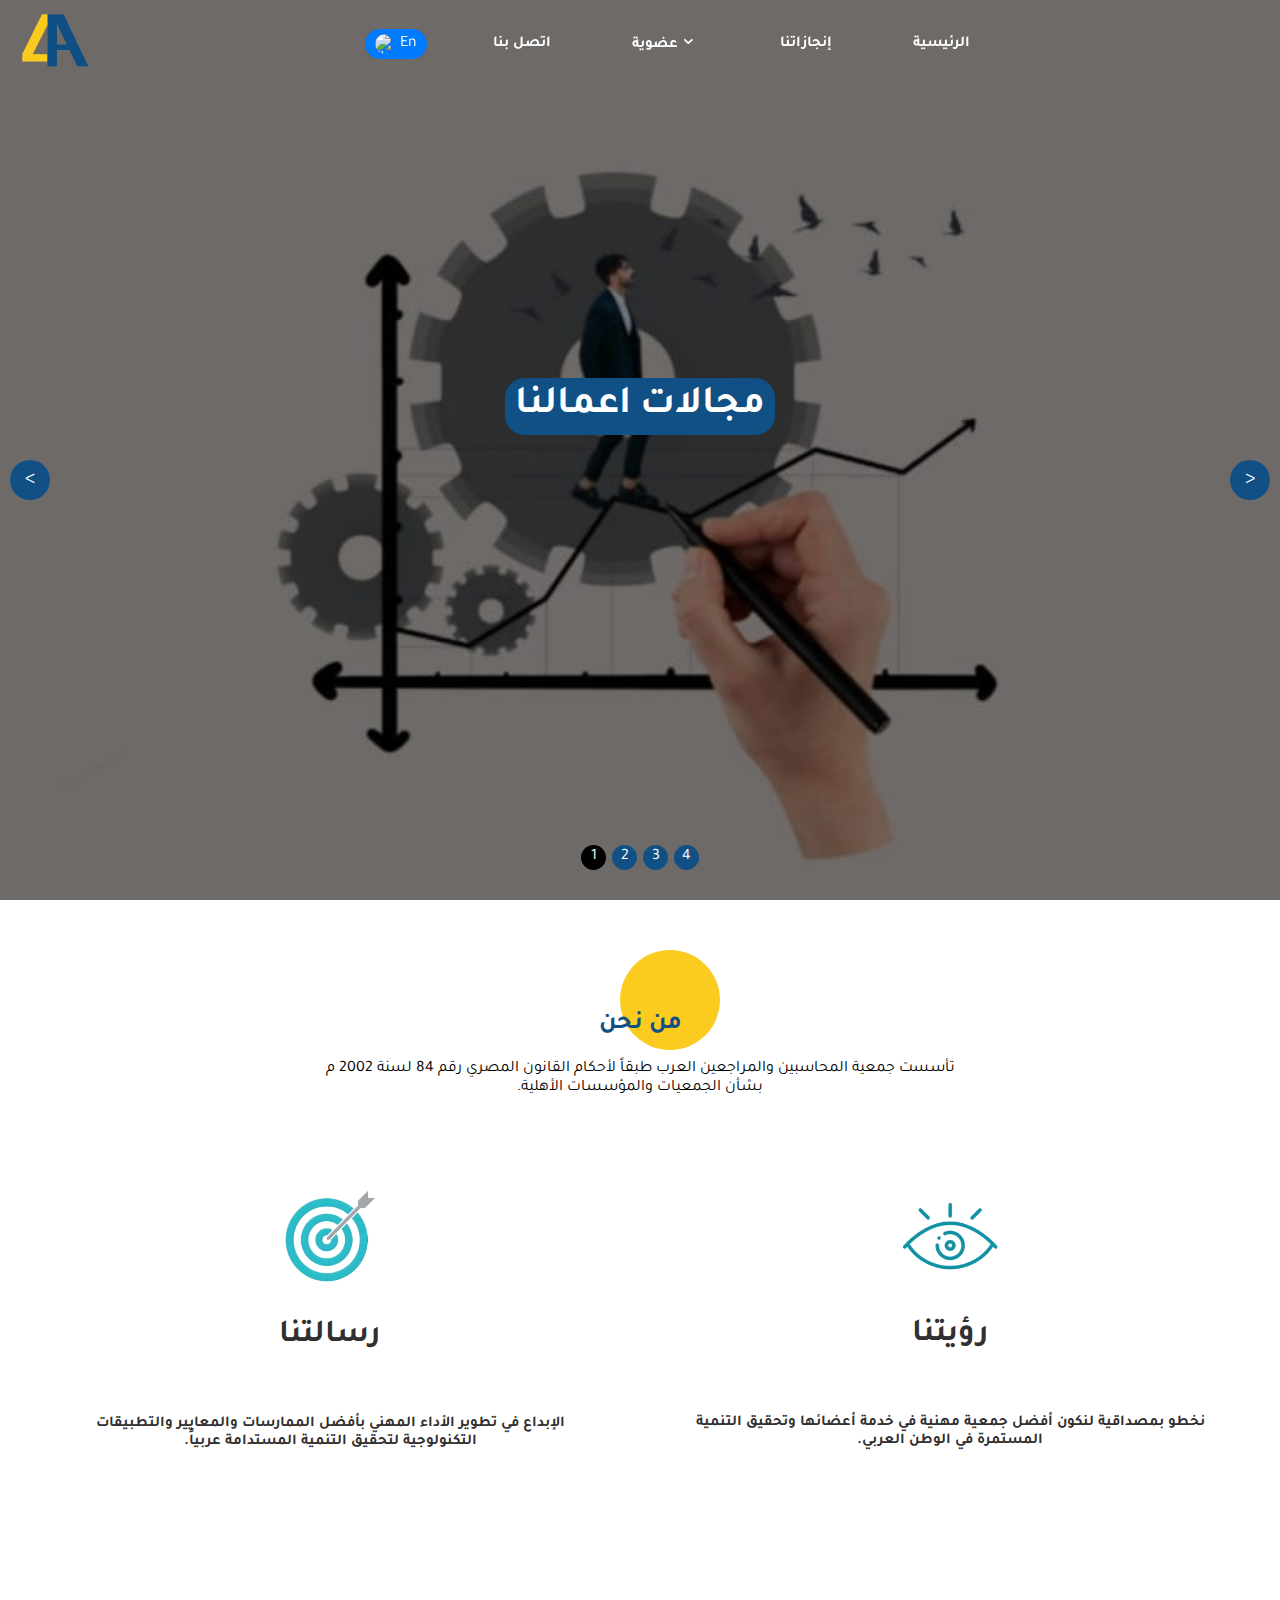
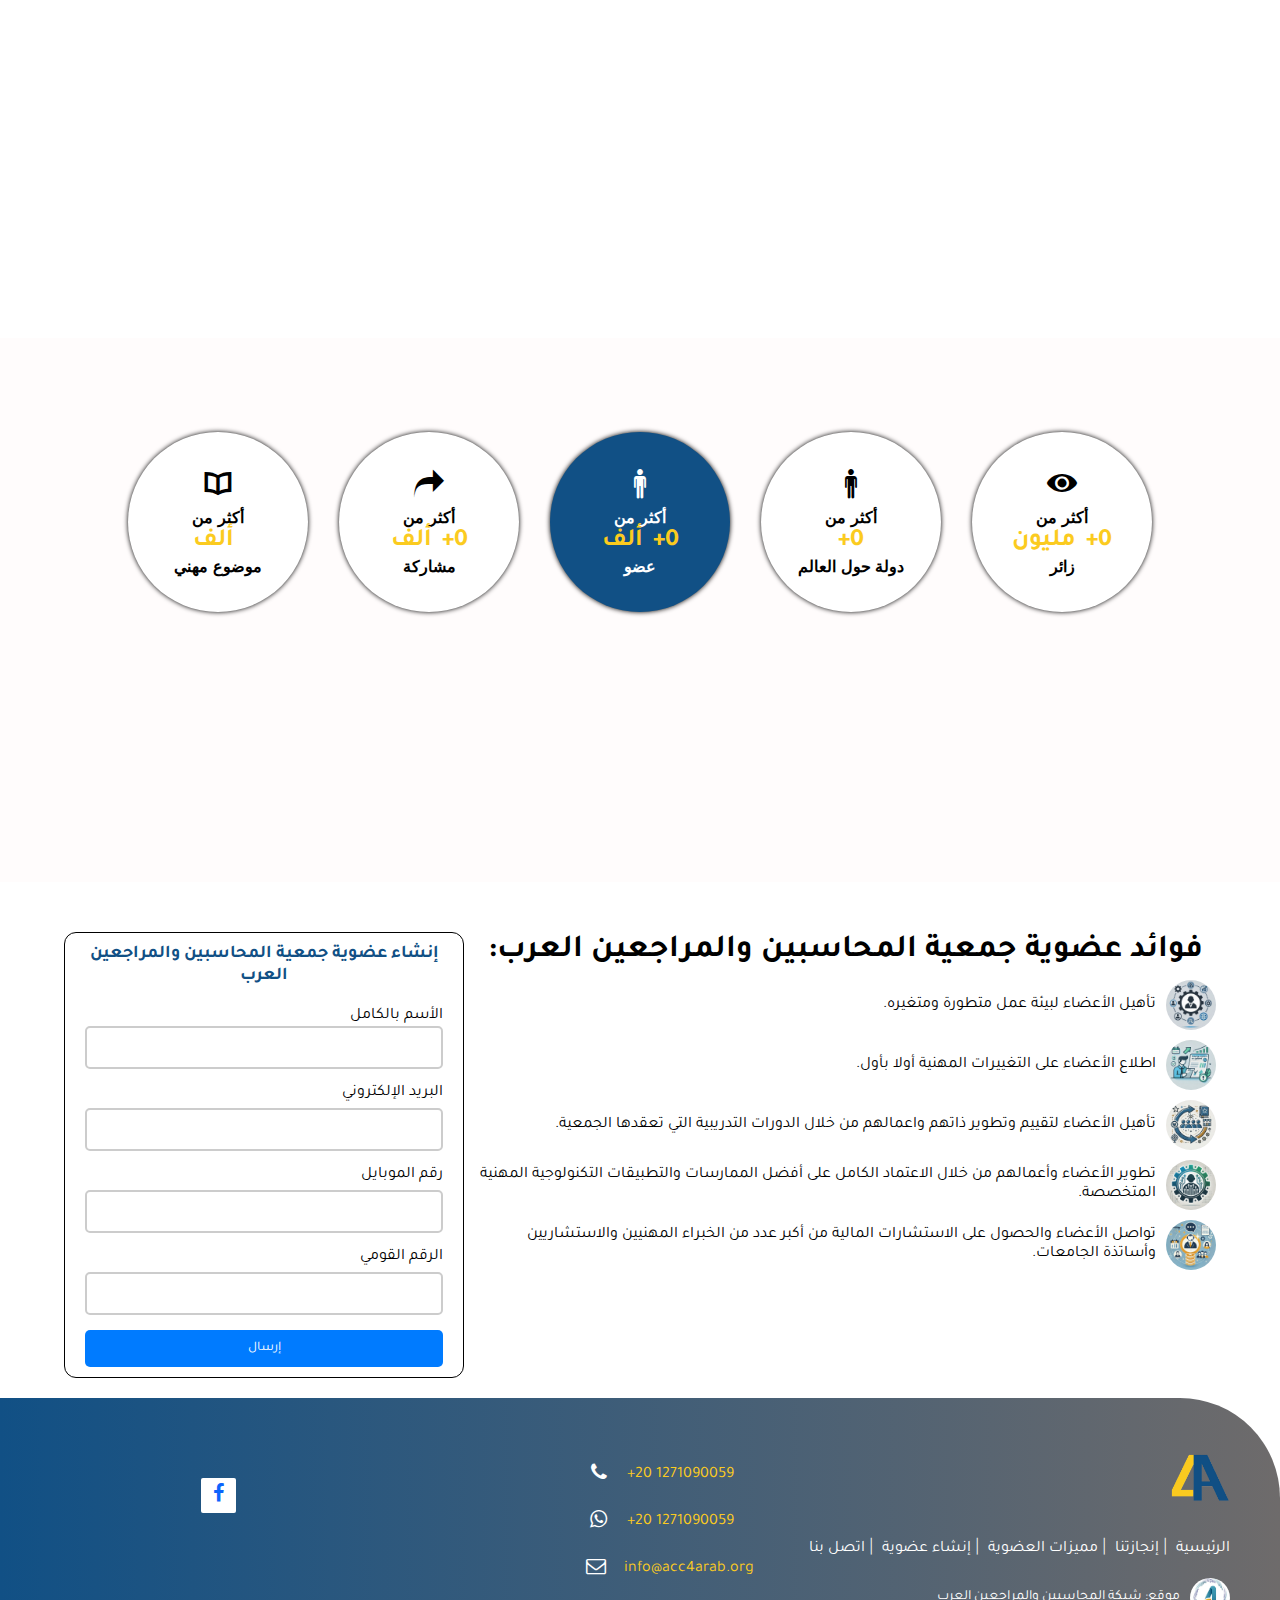
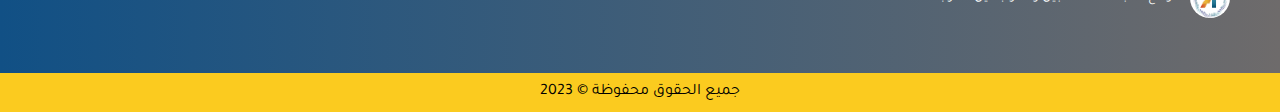
==== commit b4172e45: "Add files via upload" ====
--- a/index.html
+++ b/index.html
@@ -40,7 +40,7 @@
                     </ul>
                 </li>
                 <li><a href="#parallax-1">إنجازاتنا</a></li>
-                <li><a href="index-ar.html">الرئيسية</a></li>
+                <li><a href="index.html">الرئيسية</a></li>
             </ul>
         </nav>
         <a href="#"><img class="logo" src="images/Association of Arab Accountants and Auditors.png" alt="logo"></a>
@@ -52,7 +52,7 @@
                     <img src="images/Association of Arab Accountants and Auditors.png" class="logo-screen-small">
                 </article>
                 <article class="choice-in-menu">
-                    <a href="index-ar.html">الرئيسية</a>
+                    <a href="index.html">الرئيسية</a>
                     <a href="#parallax-1">إنجازاتنا</a>
                     <a href="#text-benefit">مميزات العضوية</a>
                     <a href="#nameForm">إنشاء عضوية</a>
@@ -449,4 +449,4 @@
 
 </body>
 
-</html>
+</html>--- a/style-ar&en.css
+++ b/style-ar&en.css
@@ -618,7 +618,7 @@
 
 @media(max-width: 712px) {
 	article.our-about {
-		width: 90%;
+		width: 100%;
 	}
 }
 
@@ -636,7 +636,7 @@
 }
 
 section.cards2 .roqiatna {
-	width: 40%;
+	width: 45%;
 	display: flex;
 	flex-direction: column;
 	justify-content: center;
@@ -654,7 +654,7 @@
 }
 
 section.cards2 .resaltna {
-	width: 40%;
+	width: 45%;
 	display: flex;
 	flex-direction: column;
 	justify-content: center;
@@ -669,6 +669,7 @@
 section.cards2 .roqiatna h3,
 .resaltna h3 {
 	text-align: center;
+	font-size: 15px;
 }
 
 .resaltna::before,
@@ -1314,4 +1315,4 @@
 	}
 }
 
-/* End Footer */
+/* End Footer */